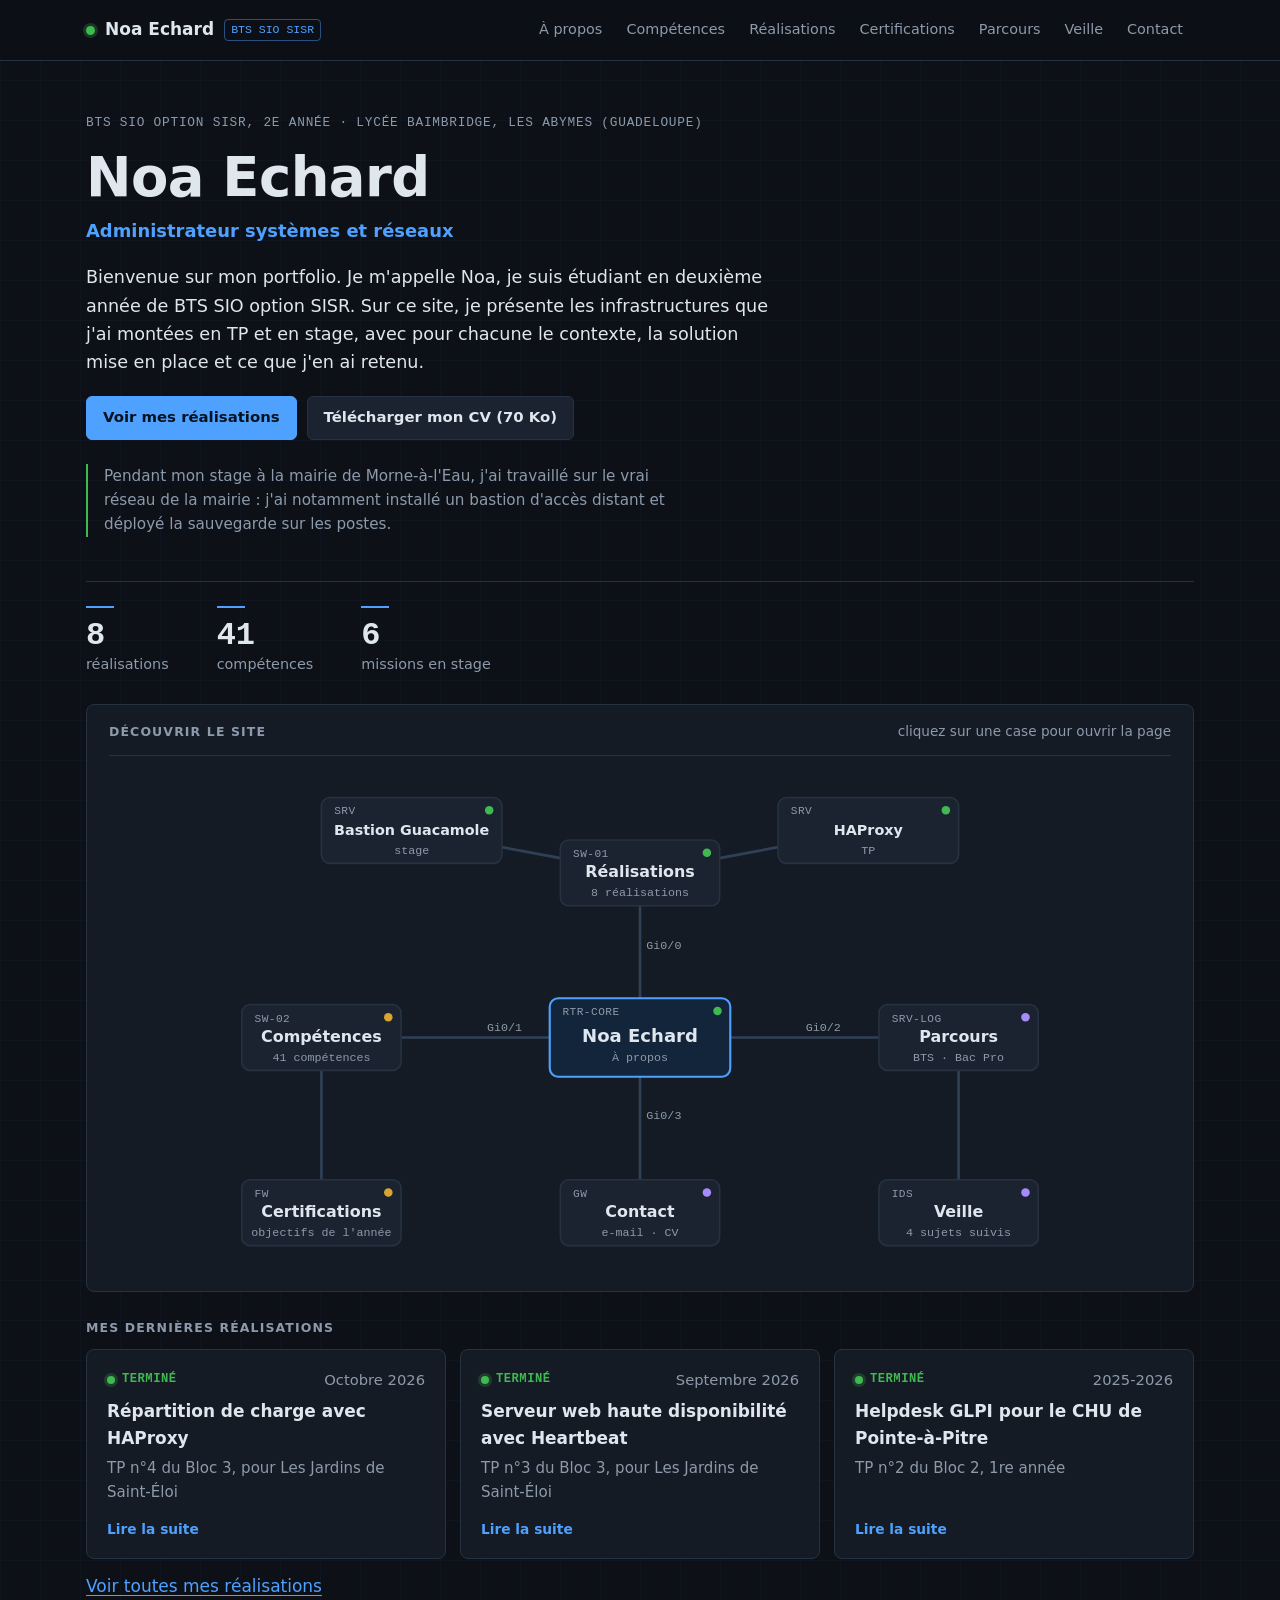
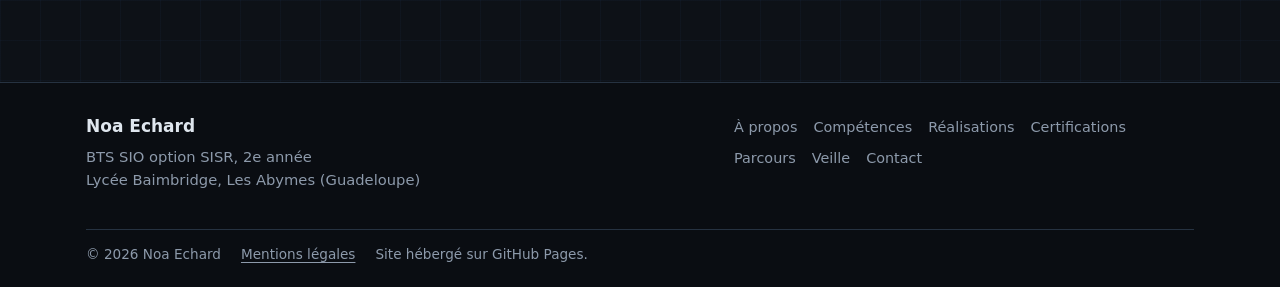
==== index.html @ 797e5a83 "Textes plus naturels sur tout le site, étiquettes du schéma d'accueil corrigées Co-Authored-By: Clau" ====
<!doctype html>
<html lang="fr">
<head>
  <meta charset="utf-8">
  <meta name="viewport" content="width=device-width, initial-scale=1">
  <!-- ▼ À modifier : titre de l'onglet et description pour Google -->
  <title>Noa Echard — Administrateur systèmes et réseaux | BTS SIO SISR</title>
  <meta name="description" content="Noa Echard, étudiant en BTS SIO SISR à Baimbridge. Windows Server, Active Directory, Debian, bastion Guacamole : infrastructures montées et documentées.">
  <meta property="og:title" content="Noa Echard — Administrateur systèmes et réseaux">
  <meta property="og:description" content="Étudiant en BTS SIO SISR. Infrastructures Windows Server et Linux, montées et documentées.">
  <meta property="og:type" content="profile">
  <meta property="og:locale" content="fr_FR">
  <!-- ▲ -->
  <meta name="theme-color" content="#0d1117">
  <link rel="icon" href="favicon.svg" type="image/svg+xml">
  <link rel="stylesheet" href="assets/css/style.css?v=7">
</head>
<body data-page="accueil">
  <div id="app"></div>
  <noscript><p style="padding:24px">Ce site utilise JavaScript pour afficher son contenu.</p></noscript>
  <script src="assets/js/data.js?v=7"></script>
  <script src="assets/js/app.js?v=7"></script>
</body>
</html>
---- assets/css/style.css ----
/* ==========================================================================
   style.css — L'APPARENCE DU SITE (thème « console de supervision réseau »)
   --------------------------------------------------------------------------
   Pour changer une couleur, modifie seulement la section 01.
   Vérifie le contraste après (outil gratuit : « WebAIM contrast checker »).
   ========================================================================== */

/* 01. VARIABLES ----------------------------------------------------------- */
:root {
  --fond:      #0d1117;   /* fond de page */
  --panneau:   #151b24;   /* panneaux */
  --panneau-2: #1b2330;   /* survol */
  --bordure:   #263241;
  --texte:     #dfe6ee;   /* texte principal */
  --discret:   #8d9aab;   /* texte secondaire */
  --bleu:      #4ea1ff;   /* accent : liens, liaisons réseau */
  --vert:      #3fb950;   /* état « opérationnel » */
  --ambre:     #d9a530;   /* état « en cours » */
  --violet:    #a78bfa;   /* infos */
  --rappel:    #fb923c;   /* TODO visibles en local */

  --mono: ui-monospace, "Cascadia Code", "JetBrains Mono", Consolas, "Liberation Mono", monospace;
  --sans: system-ui, -apple-system, "Segoe UI", Roboto, Ubuntu, sans-serif;

  --rayon: 8px;
  --largeur: 1140px;
}

/* 02. BASE ---------------------------------------------------------------- */
*, *::before, *::after { box-sizing: border-box; }
html { -webkit-text-size-adjust: 100%; }
body {
  margin: 0;
  background-color: var(--fond);
  background-image:
    linear-gradient(rgba(78, 161, 255, 0.035) 1px, transparent 1px),
    linear-gradient(90deg, rgba(78, 161, 255, 0.035) 1px, transparent 1px);
  background-size: 40px 40px;
  color: var(--texte);
  font-family: var(--sans);
  font-size: 1.0625rem;
  line-height: 1.6;
}
img { max-width: 100%; height: auto; }
a { color: var(--bleu); text-underline-offset: 3px; }
a:hover { color: #8cc2ff; }
:focus-visible { outline: 2px solid var(--bleu); outline-offset: 3px; border-radius: 4px; }
h1, h2, h3 { line-height: 1.25; margin: 0 0 .5em; font-weight: 700; letter-spacing: -0.01em; }
p { margin: 0 0 1em; }
.sr { position: absolute; width: 1px; height: 1px; overflow: hidden; clip: rect(0 0 0 0); white-space: nowrap; }
.discret { color: var(--discret); font-size: .92rem; }
.enveloppe { width: 100%; max-width: var(--largeur); margin: 0 auto; padding: 0 16px; }
.principal { padding-top: 36px; padding-bottom: 64px; min-height: 60vh; }
.principal-accueil { padding-top: 24px; }

.evitement { position: absolute; left: -999px; top: 8px; background: var(--bleu); color: var(--fond); padding: 8px 12px; z-index: 10; }
.evitement:focus { left: 16px; }
.rappel { display: inline-block; color: var(--fond); background: var(--rappel); font-family: var(--mono); font-size: .85rem; padding: 2px 8px; border-radius: 4px; }

/* Restes de l'ancien thème terminal, masqués */
.invite, .h-section > span[aria-hidden], .h-rubrique > span[aria-hidden], .h-domaine > span[aria-hidden] { display: none; }

/* 03. EN-TÊTE ------------------------------------------------------------- */
.entete {
  position: sticky; top: 0; z-index: 5;
  background: rgba(13, 17, 23, 0.9);
  backdrop-filter: blur(8px); -webkit-backdrop-filter: blur(8px);
  border-bottom: 1px solid var(--bordure);
}
.entete-ligne { display: flex; align-items: center; justify-content: space-between; gap: 16px; min-height: 60px; }
.logo { display: inline-flex; align-items: center; gap: 10px; text-decoration: none; color: var(--texte); white-space: nowrap; }
.logo:hover { color: var(--texte); }
.logo-led, .led {
  display: inline-block; width: 9px; height: 9px; border-radius: 50%;
  background: currentColor; box-shadow: 0 0 0 3px color-mix(in srgb, currentColor 22%, transparent);
}
.logo-led { color: var(--vert); animation: pulse 2.4s ease-in-out infinite; }
@keyframes pulse { 50% { box-shadow: 0 0 0 6px color-mix(in srgb, currentColor 0%, transparent); } }
.logo-nom { font-weight: 700; }
.logo-role {
  font-family: var(--mono); font-size: .72rem; color: var(--bleu);
  border: 1px solid color-mix(in srgb, var(--bleu) 45%, transparent); border-radius: 4px; padding: 1px 6px;
}

.menu { display: flex; gap: 2px; list-style: none; margin: 0; padding: 0; }
.menu a {
  display: block; padding: 8px 11px; border-radius: 6px;
  font-size: .9rem; color: var(--discret); text-decoration: none;
}
.menu a:hover { color: var(--texte); background: var(--panneau-2); }
.menu a[aria-current="page"] { color: var(--texte); background: var(--panneau); box-shadow: inset 0 -2px 0 var(--bleu); }

.burger { display: none; background: none; border: 1px solid var(--bordure); border-radius: 6px; width: 44px; height: 40px; cursor: pointer; }
.burger-barres, .burger-barres::before, .burger-barres::after {
  display: block; width: 20px; height: 2px; background: var(--texte); margin: 0 auto; position: relative; content: "";
}
.burger-barres::before { position: absolute; top: -6px; }
.burger-barres::after { position: absolute; top: 6px; }

/* 04. ÉLÉMENTS COMMUNS ---------------------------------------------------- */
.titre-page { margin-bottom: 28px; }
.titre-page h1 { font-size: clamp(1.8rem, 4.2vw, 2.4rem); }
.fil-ariane { font-family: var(--mono); font-size: .82rem; color: var(--discret); margin-bottom: .6em; }
.fil-ariane a { color: var(--discret); text-decoration: none; }
.fil-ariane a:hover { color: var(--bleu); }
.chapo { color: var(--discret); max-width: 70ch; font-size: 1.05rem; }

.section { margin-top: 28px; }
.h-section {
  font-size: .78rem; font-weight: 700; text-transform: uppercase; letter-spacing: .09em;
  color: var(--discret); margin-bottom: 14px;
}

.panneau, .bloc {
  background: var(--panneau); border: 1px solid var(--bordure);
  border-radius: var(--rayon); padding: 20px 22px;
}
.panneau-tete {
  display: flex; align-items: center; justify-content: space-between; gap: 12px; flex-wrap: wrap;
  font-size: .78rem; font-weight: 700; text-transform: uppercase; letter-spacing: .09em; color: var(--discret);
  margin: -4px 0 16px; padding-bottom: 12px; border-bottom: 1px solid var(--bordure);
}
.panneau-tete .discret { text-transform: none; letter-spacing: 0; font-weight: 400; font-size: .85rem; }
.prose { max-width: 75ch; }
.prose p:last-child { margin-bottom: 0; }

.boutons { display: flex; flex-wrap: wrap; gap: 10px; margin-top: 20px; }
.boutons-petits { margin-top: 10px; }
.boutons-petits .btn { padding: 6px 12px; font-size: .85rem; }
.btn {
  display: inline-flex; align-items: center; gap: 6px;
  padding: 9px 16px; border-radius: 6px; border: 1px solid var(--bordure);
  font-size: .93rem; font-weight: 600; text-decoration: none; color: var(--texte);
  background: var(--panneau-2); transition: border-color .15s, background .15s;
}
.btn:hover { border-color: var(--bleu); color: var(--texte); }
.btn-plein { background: var(--bleu); border-color: var(--bleu); color: #06121f; }
.btn-plein:hover { background: #79b8ff; border-color: #79b8ff; color: #06121f; }

/* États (voyants) */
.etat {
  display: inline-flex; align-items: center; gap: 7px;
  font-family: var(--mono); font-size: .76rem; font-weight: 700; text-transform: uppercase; letter-spacing: .04em;
}
.etat .led { width: 8px; height: 8px; }
.etat-ok { color: var(--vert); }
.etat-cours { color: var(--ambre); }

.pastille {
  display: inline-block; font-family: var(--mono); font-size: .74rem; font-weight: 700;
  padding: 1px 8px; border-radius: 4px; border: 1px solid currentColor; line-height: 1.6;
}
.pastille-ok { color: var(--vert); }
.pastille-cours { color: var(--ambre); }
.pastille-cadre { color: var(--bleu); }

.tags { display: flex; flex-wrap: wrap; gap: 6px; list-style: none; margin: 12px 0 0; padding: 0; }
.tags li {
  font-family: var(--mono); font-size: .76rem; color: #b9c4d1;
  background: var(--fond); border: 1px solid var(--bordure); border-radius: 4px; padding: 2px 8px;
}

.puces { margin: 0; padding-left: 0; list-style: none; }
.puces li { position: relative; padding-left: 20px; margin-bottom: .45em; }
.puces li::before { content: ""; position: absolute; left: 4px; top: .62em; width: 7px; height: 7px; border-radius: 50%; background: var(--vert); }

.etiquette { font-size: .76rem; font-weight: 700; text-transform: uppercase; letter-spacing: .09em; color: var(--discret); margin: 1.2em 0 .4em; }
.etiquette:first-child { margin-top: 0; }

/* 05. ACCUEIL ------------------------------------------------------------- */
.hero { display: grid; grid-template-columns: minmax(0, 1fr) 280px; gap: 16px; align-items: stretch; }
.hero-identite { display: flex; align-items: center; gap: 18px; margin-bottom: 14px; }
.portrait { width: 88px; height: 88px; object-fit: cover; border-radius: 8px; border: 2px solid var(--bordure); }
.hero h1 { font-size: clamp(2rem, 5vw, 2.9rem); margin-bottom: .1em; }
.hero-poste { color: var(--bleu); font-weight: 600; font-size: 1.12rem; margin: 0; }
.hero-accroche { font-size: 1.1rem; max-width: 62ch; }

.fiche { display: grid; grid-template-columns: repeat(2, minmax(0, 1fr)); gap: 0; margin: 0; border: 1px solid var(--bordure); border-radius: 6px; overflow: hidden; }
.fiche div { padding: 9px 14px; border-bottom: 1px solid var(--bordure); }
.fiche div:nth-child(odd) { border-right: 1px solid var(--bordure); }
.fiche div:nth-last-child(-n+2) { border-bottom: 0; }
.fiche dt { font-family: var(--mono); font-size: .72rem; text-transform: uppercase; letter-spacing: .06em; color: var(--discret); }
.fiche dd { margin: 0; font-size: .95rem; }

.kpis { list-style: none; margin: 0; padding: 0; display: grid; grid-template-rows: repeat(auto-fit, minmax(0, 1fr)); gap: 12px; }
.kpi {
  background: var(--panneau); border: 1px solid var(--bordure); border-radius: var(--rayon);
  padding: 14px 18px; display: flex; flex-direction: column; justify-content: center;
}
.kpi-lib { font-size: .76rem; font-weight: 700; text-transform: uppercase; letter-spacing: .07em; color: var(--discret); }
.kpi-val { font-family: var(--mono); font-size: 2rem; font-weight: 700; line-height: 1.15; }
.kpi:nth-child(1) .kpi-val { color: var(--vert); }
.kpi:nth-child(2) .kpi-val { color: var(--bleu); }
.kpi:nth-child(3) .kpi-val { color: var(--ambre); }
.kpi:nth-child(4) .kpi-val { color: var(--violet); }

/* Topologie réseau */
.topo { display: block; width: 100%; height: auto; }
.cable { stroke: #2f4157; stroke-width: 2.5; }
.paquet { stroke: var(--bleu); stroke-width: 2.5; stroke-dasharray: 6 240; stroke-linecap: round; animation: paquet 3.2s linear infinite; }
@keyframes paquet { from { stroke-dashoffset: 246; } to { stroke-dashoffset: 0; } }
.iface { font-family: var(--mono); font-size: 11px; fill: var(--discret); }
.noeud rect { fill: var(--panneau-2); stroke: var(--bordure); stroke-width: 1.5; transition: stroke .15s, fill .15s; }
.noeud:hover rect, .noeud:focus-visible rect { stroke: var(--bleu); fill: #1f2a3a; }
.noeud:focus-visible { outline: none; }
.noeud-type { font-family: var(--mono); font-size: 10.5px; fill: var(--discret); letter-spacing: .04em; }
.noeud-nom { font-family: var(--sans); font-size: 15px; font-weight: 700; fill: var(--texte); }
.noeud-sous { font-family: var(--mono); font-size: 11px; fill: var(--discret); }
.noeud-led { fill: var(--vert); }
.n-core rect { stroke: var(--bleu); stroke-width: 2; fill: #13253a; }
.n-core .noeud-nom { font-size: 17px; }
.n-real .noeud-led { fill: var(--vert); }
.n-comp .noeud-led { fill: var(--ambre); }
.n-info .noeud-led { fill: var(--violet); }
.n-petit .noeud-nom { font-size: 13.5px; }
.grille-pages.topo-repli { display: none; }

/* Services déployés */
.services { list-style: none; margin: 0; padding: 0; }
.services li + li { border-top: 1px solid var(--bordure); }
.services a {
  display: grid; grid-template-columns: minmax(0, 1fr) 70px 130px; align-items: center; gap: 12px;
  padding: 11px 6px; color: var(--texte); text-decoration: none; border-radius: 4px;
}
.services a:hover { background: var(--panneau-2); }
.svc-nom { font-weight: 600; }
.svc-cadre { font-family: var(--mono); font-size: .8rem; color: var(--discret); }
.services .etat { justify-self: end; }

/* Cartes (pages, réalisations) */
.grille-pages, .grille-real {
  list-style: none; margin: 0; padding: 0;
  display: grid; grid-template-columns: repeat(auto-fill, minmax(min(100%, 300px), 1fr)); gap: 14px;
}
.carte-page, .carte-real {
  display: flex; flex-direction: column; height: 100%;
  background: var(--panneau); border: 1px solid var(--bordure); border-radius: var(--rayon);
  padding: 18px 20px; text-decoration: none; color: var(--texte);
  transition: border-color .15s, background .15s;
}
.carte-page:hover, .carte-real:hover { border-color: var(--bleu); background: var(--panneau-2); color: var(--texte); }
.carte-titre { font-weight: 700; font-size: 1.06rem; margin: 6px 0 4px; }
.carte-resume { color: var(--discret); font-size: .94rem; }
.carte-meta { display: flex; align-items: center; justify-content: space-between; gap: 10px; flex-wrap: wrap; margin: 0; }
.carte-lire { margin-top: auto; padding-top: 14px; font-size: .86rem; font-weight: 600; color: var(--bleu); }

/* 05 bis. À PROPOS -------------------------------------------------------- */
.apropos-intro { font-size: 1.15rem; max-width: 65ch; margin-bottom: 22px; }
.grille-apropos { display: grid; grid-template-columns: repeat(auto-fill, minmax(min(100%, 420px), 1fr)); gap: 14px; }
.grille-apropos > .apropos-bloc:first-child:nth-last-child(odd) { grid-column: 1 / -1; }
.apropos-bloc p { margin-bottom: 0; }

/* 06. COMPÉTENCES et VEILLE ----------------------------------------------- */
.grille-domaines { display: grid; grid-template-columns: repeat(auto-fill, minmax(min(100%, 480px), 1fr)); gap: 14px; }
.h-domaine {
  display: flex; align-items: center; justify-content: space-between; gap: 10px;
  font-size: .8rem; text-transform: uppercase; letter-spacing: .09em; color: var(--texte);
  margin: -4px 0 12px; padding-bottom: 10px; border-bottom: 1px solid var(--bordure);
}
.compte { font-family: var(--mono); font-size: .75rem; color: var(--vert); font-weight: 400; letter-spacing: 0; }
.compte::after { content: " actives"; color: var(--discret); }
.comp-liste { list-style: none; margin: 0; padding: 0; }
.comp { position: relative; padding: 9px 0 9px 18px; border-top: 1px solid color-mix(in srgb, var(--bordure) 60%, transparent); }
.comp:first-child { border-top: 0; padding-top: 0; }
.comp::before { content: ""; position: absolute; left: 0; top: 1.05em; width: 7px; height: 7px; border-radius: 50%; background: var(--vert); }
.comp:first-child::before { top: .55em; }
.comp-nom { display: block; font-weight: 600; }
.comp-ou { display: block; color: var(--discret); font-size: .9rem; }
.comp-fleche { display: none; }

/* 07. RÉALISATION --------------------------------------------------------- */
.fil { font-family: var(--mono); font-size: .85rem; margin-bottom: 16px; }
.titre-page .carte-meta { justify-content: flex-start; margin-top: 6px; }
.real-corps { display: grid; gap: 12px; max-width: 880px; }
.h-rubrique { font-size: .78rem; text-transform: uppercase; letter-spacing: .09em; color: var(--discret); margin-bottom: 10px; }
.rubrique p:last-child { margin-bottom: 0; }
.rubrique .tags { margin-top: 0; }
.document { border-color: var(--bleu); }

/* 08. CERTIFICATIONS ------------------------------------------------------ */
.intro { color: var(--discret); max-width: 75ch; }
.vide {
  background: var(--panneau); border: 1px dashed var(--bordure); border-radius: var(--rayon);
  padding: 16px 20px; color: var(--discret); max-width: 75ch; margin: 0;
}
.grille-certifs { list-style: none; margin: 0; padding: 0; display: grid; grid-template-columns: repeat(auto-fill, minmax(min(100%, 420px), 1fr)); gap: 14px; }
.cert { display: flex; gap: 16px; align-items: flex-start; background: var(--panneau); border: 1px solid var(--bordure); border-radius: var(--rayon); padding: 16px 18px; }
.cert img { border-radius: 6px; flex-shrink: 0; }
.cert-icone { flex-shrink: 0; width: 46px; height: 46px; display: grid; place-items: center; font-size: 1.4rem; color: var(--ambre); border: 1px solid var(--bordure); border-radius: 6px; }
.cert-nom { font-weight: 700; margin-bottom: .2em; }
.cert-couvre { margin: .4em 0 0; font-size: .94rem; }

/* 09. PARCOURS (journal d'événements) ------------------------------------- */
.frise { list-style: none; margin: 0; padding: 0 0 0 26px; position: relative; max-width: 840px; }
.frise::before { content: ""; position: absolute; left: 6px; top: 6px; bottom: 6px; width: 2px; background: var(--bordure); }
.etape { position: relative; padding-bottom: 26px; }
.etape::before {
  content: ""; position: absolute; left: -26px; top: 6px; width: 14px; height: 14px;
  border-radius: 50%; background: var(--fond); border: 2px solid var(--bleu);
}
.etape-stage::before { border-color: var(--ambre); }
.etape-periode { font-family: var(--mono); font-size: .84rem; color: var(--discret); margin-bottom: .3em; display: flex; gap: 10px; align-items: center; flex-wrap: wrap; }
.etape-titre { font-size: 1.12rem; margin-bottom: .2em; }
.etape p:last-child { margin-bottom: 0; }

/* 10. CONTACT ------------------------------------------------------------- */
.contact-mail { font-family: var(--mono); font-size: 1.15rem; word-break: break-all; }

/* Contact : carte e-mail, profils, formulaire Gmail */
.grille-contact { display: grid; grid-template-columns: repeat(auto-fit, minmax(min(100%, 420px), 1fr)); gap: 36px; align-items: start; }
.h-contact { font-size: 1.3rem; margin: 0 0 14px; }
.grille-contact > div > .h-contact ~ .h-contact { margin-top: 36px; }
.carte-mail { display: flex; align-items: center; justify-content: space-between; gap: 16px; border-top: 2px solid var(--bleu); }
.carte-mail .contact-mail { margin: 0; font-size: 1.05rem; }
.carte-mail .contact-mail a { color: var(--texte); text-decoration: none; }
.btn-copier { flex: 0 0 auto; }
.profils { list-style: none; margin: 0 0 16px; padding: 0; border: 1px solid var(--bordure); border-radius: var(--rayon); overflow: hidden; }
.profils li + li { border-top: 1px solid var(--bordure); }
.profils a { display: grid; grid-template-columns: 1fr auto; padding: 14px 20px; background: var(--panneau); color: var(--texte); text-decoration: none; }
.profils a:hover { background: var(--panneau-2); }
.profils .etiquette { grid-column: 1; margin: 0; }
.profils .profil-titre { grid-column: 1; font-weight: 700; }
.profils .profil-fleche { grid-column: 2; grid-row: 1 / span 2; align-self: center; color: var(--bleu); }
.formulaire { border-left: 2px solid var(--bleu); }
.formulaire label { display: block; font-weight: 700; font-size: .95rem; margin: 18px 0 6px; }
.formulaire input, .formulaire textarea {
  width: 100%; font: inherit; color: var(--texte); background: var(--fond);
  border: 1px solid var(--bordure); border-radius: 6px; padding: 10px 12px;
}
.formulaire input:focus, .formulaire textarea:focus { border-color: var(--bleu); outline: none; box-shadow: 0 0 0 3px color-mix(in srgb, var(--bleu) 25%, transparent); }
.formulaire textarea { resize: vertical; min-height: 150px; }
.formulaire .aide { font-size: .85rem; color: var(--discret); margin: 6px 0 0; }
.formulaire .erreur { color: var(--rappel); margin: 14px 0 0; }
.formulaire button[type="submit"] { margin-top: 20px; }
.apres-envoi { margin-top: 18px; padding-top: 14px; border-top: 1px solid var(--bordure); }
.apres-envoi p { margin: 0; }
.note-contact { margin-top: 40px; max-width: 70ch; }

/* Accueil : présentation */
.accueil-hero { display: grid; grid-template-columns: minmax(0, 1fr); gap: 32px; align-items: center; padding: 28px 0 8px; }
.accueil-hero.avec-photo { grid-template-columns: minmax(0, 1fr) 220px; }
.accueil-hero .portrait { width: 220px; height: 220px; border-radius: 50%; object-fit: cover; border: 3px solid var(--bleu); }
.accueil-surtitre { font-family: var(--mono); font-size: .8rem; text-transform: uppercase; letter-spacing: .06em; color: var(--discret); margin-bottom: .8em; }
.accueil-hero h1 { font-size: clamp(2.2rem, 6vw, 3.4rem); margin-bottom: .1em; }
.accueil-hero .hero-accroche { margin-top: 1em; }
.accueil-note { margin: 24px 0 0; padding-left: 16px; border-left: 2px solid var(--vert); color: var(--discret); max-width: 62ch; font-size: .95rem; }
.chiffres { list-style: none; margin: 36px 0 0; padding: 24px 0 0; border-top: 1px solid var(--bordure); display: flex; flex-wrap: wrap; gap: 20px 48px; }
.chiffre { display: flex; flex-direction: column; max-width: 170px; }
.chiffre-val { font-family: var(--mono); font-size: 2rem; font-weight: 700; line-height: 1.1; color: var(--texte); }
.chiffre-val::before { content: ""; display: block; width: 28px; height: 2px; background: var(--bleu); margin-bottom: 10px; }
.chiffre-lib { color: var(--discret); font-size: .9rem; }
.voir-tout { margin-top: 14px; }

/* À propos : le récit */
.apropos-recit { max-width: 70ch; font-size: 1.08rem; margin-bottom: 8px; }
.apropos-perso { margin-top: 36px; }

/* 11. PIED DE PAGE -------------------------------------------------------- */
.pied { border-top: 1px solid var(--bordure); padding: 30px 0 22px; background: #0a0d12; }
.pied-grille { display: flex; flex-wrap: wrap; justify-content: space-between; gap: 20px; }
.pied-nom { font-weight: 700; margin-bottom: .3em; }
.pied-plan { list-style: none; margin: 0; padding: 0; display: flex; flex-wrap: wrap; align-content: flex-start; gap: 4px 16px; max-width: 460px; }
.pied-plan a { color: var(--discret); text-decoration: none; font-size: .9rem; }
.pied-plan a:hover { color: var(--bleu); }
.pied-bas { display: flex; flex-wrap: wrap; gap: 6px 20px; margin: 22px 0 0; padding-top: 14px; border-top: 1px solid var(--bordure); font-size: .85rem; }
.pied-bas a { color: var(--discret); }

/* 12. TABLETTE ET TÉLÉPHONE ----------------------------------------------- */
@media (max-width: 920px) {
  .burger { display: block; margin-left: auto; }
  /* Le <nav> sort du flux : sinon il reste un 3e élément invisible à droite
     et le bouton menu se retrouve décalé vers le centre. */
  .entete-ligne > nav { position: absolute; top: 0; left: 0; right: 0; height: 0; }
  .menu {
    display: none; position: absolute; left: 0; right: 0; top: 60px;
    flex-direction: column; gap: 0; padding: 8px 16px 16px;
    background: var(--fond); border-bottom: 1px solid var(--bordure);
  }
  .menu.ouvert { display: flex; }
  .menu a { padding: 12px 10px; font-size: 1rem; }
  .menu a[aria-current="page"] { box-shadow: inset 3px 0 0 var(--bleu); }
  .hero { grid-template-columns: 1fr; }
  .accueil-hero.avec-photo { grid-template-columns: 1fr; }
  .accueil-hero .portrait { order: -1; width: 140px; height: 140px; }
  .kpis { grid-template-columns: repeat(2, minmax(0, 1fr)); grid-template-rows: none; }
}
@media (max-width: 700px) {
  .topo { display: none; }
  .grille-pages.topo-repli { display: grid; }
  .services a { grid-template-columns: minmax(0, 1fr) auto; }
  .svc-cadre { display: none; }
}
@media (max-width: 560px) {
  body { font-size: 1rem; }
  .panneau, .bloc { padding: 16px; }
  .fiche { grid-template-columns: 1fr; }
  .fiche div:nth-child(odd) { border-right: 0; }
  .fiche div:nth-last-child(2) { border-bottom: 1px solid var(--bordure); }
  .logo-role { display: none; }
  .boutons .btn { flex: 1 1 100%; justify-content: center; }
  .carte-mail { flex-wrap: wrap; }
  .carte-mail .contact-mail { font-size: .98rem; word-break: break-all; }
  .boutons-petits .btn { flex: 0 0 auto; }
  .kpi-val { font-size: 1.6rem; }
}

/* 13. MOUVEMENT RÉDUIT ---------------------------------------------------- */
@media (prefers-reduced-motion: reduce) {
  *, *::before, *::after { animation: none !important; transition: none !important; }
  .paquet { display: none; }
}
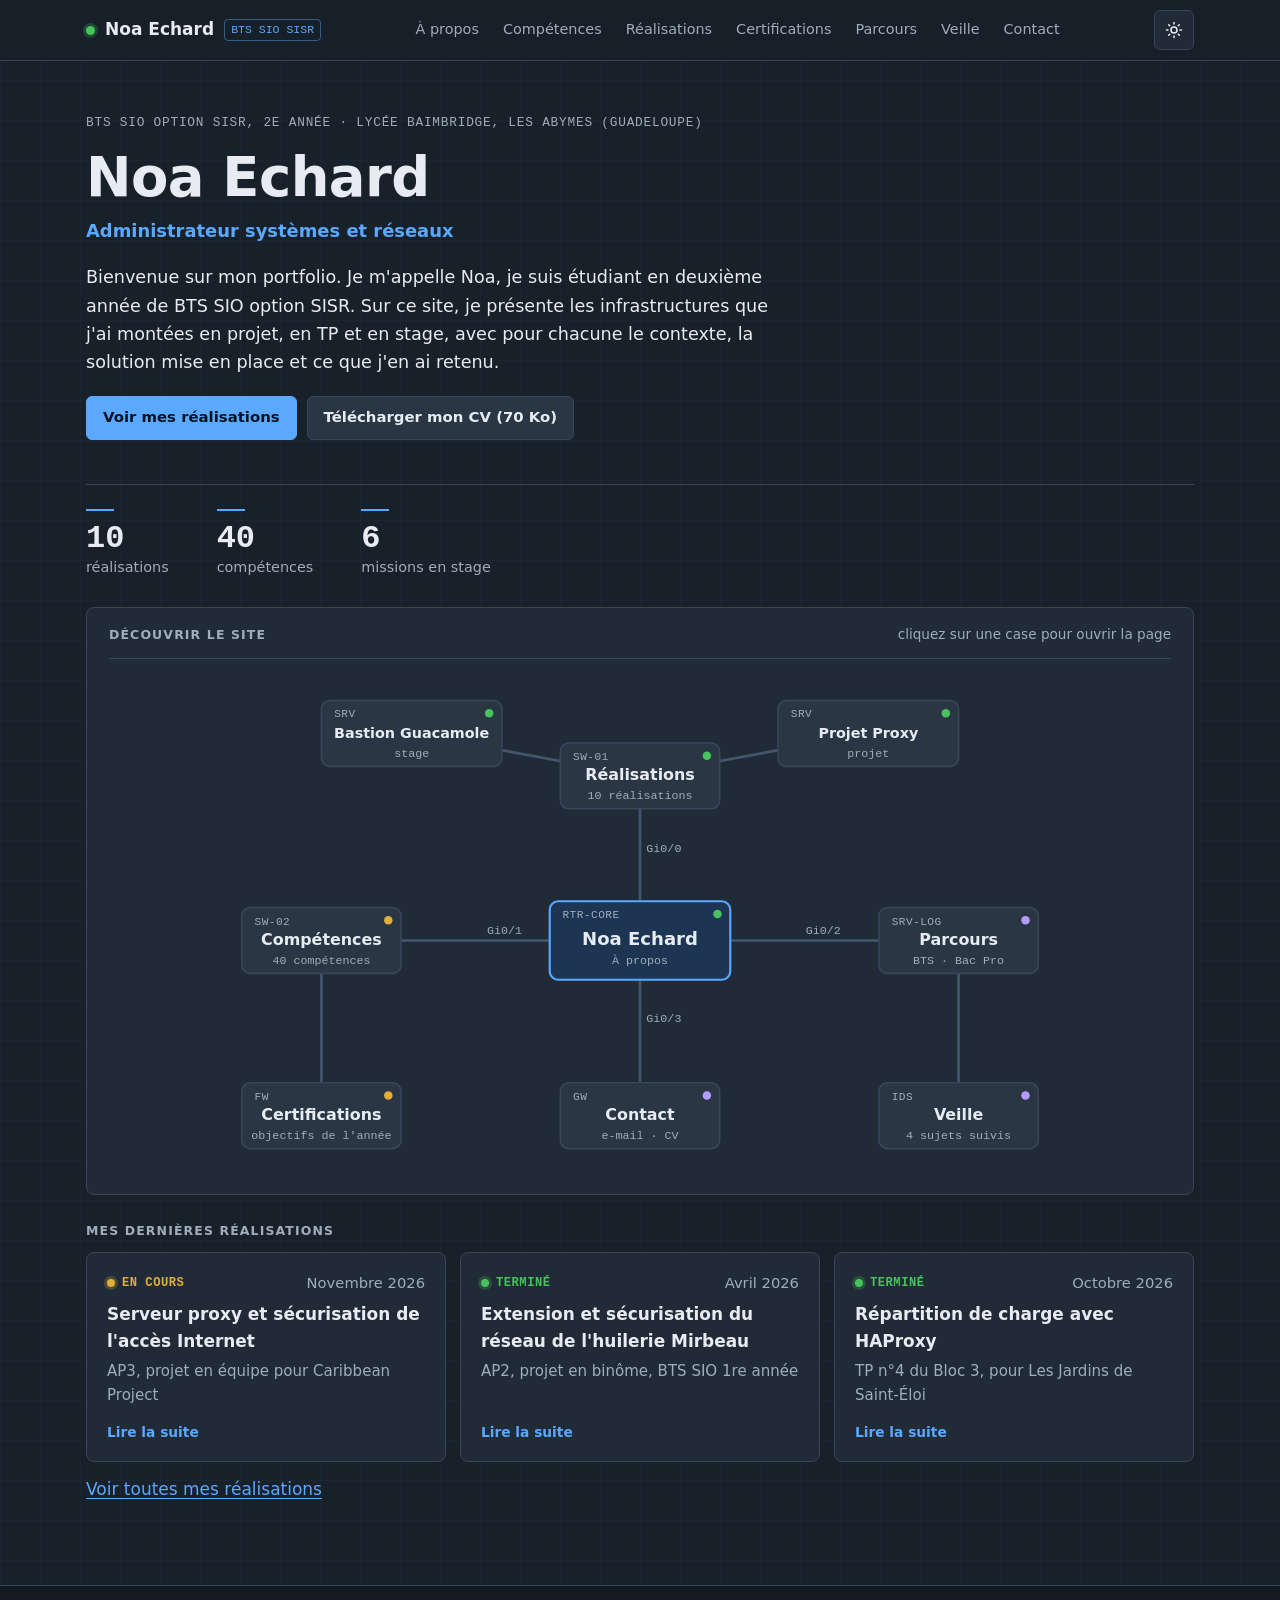
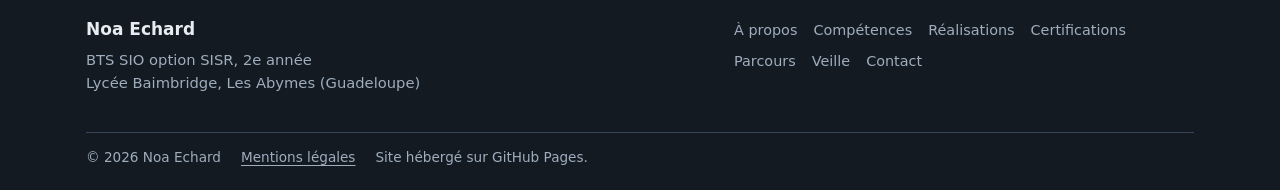
==== commit 602d5984: "Fond sombre éclairci et bouton mode jour Co-Authored-By: Claude Opus 5.5 <noreply@anthropic.com> Cla" ====
--- a/index.html
+++ b/index.html
@@ -11,14 +11,14 @@
   <meta property="og:type" content="profile">
   <meta property="og:locale" content="fr_FR">
   <!-- ▲ -->
-  <meta name="theme-color" content="#0d1117">
+  <meta name="theme-color" content="#182029">
   <link rel="icon" href="favicon.svg" type="image/svg+xml">
-  <link rel="stylesheet" href="assets/css/style.css?v=7">
+  <link rel="stylesheet" href="assets/css/style.css?v=9">
 </head>
 <body data-page="accueil">
   <div id="app"></div>
   <noscript><p style="padding:24px">Ce site utilise JavaScript pour afficher son contenu.</p></noscript>
-  <script src="assets/js/data.js?v=7"></script>
-  <script src="assets/js/app.js?v=7"></script>
+  <script src="assets/js/data.js?v=9"></script>
+  <script src="assets/js/app.js?v=9"></script>
 </body>
 </html>
--- a/assets/css/style.css
+++ b/assets/css/style.css
@@ -7,17 +7,29 @@
 
 /* 01. VARIABLES ----------------------------------------------------------- */
 :root {
-  --fond:      #0d1117;   /* fond de page */
-  --panneau:   #151b24;   /* panneaux */
-  --panneau-2: #1b2330;   /* survol */
-  --bordure:   #263241;
-  --texte:     #dfe6ee;   /* texte principal */
-  --discret:   #8d9aab;   /* texte secondaire */
-  --bleu:      #4ea1ff;   /* accent : liens, liaisons réseau */
-  --vert:      #3fb950;   /* état « opérationnel » */
-  --ambre:     #d9a530;   /* état « en cours » */
-  --violet:    #a78bfa;   /* infos */
+  /* Mode sombre (par défaut), éclairci */
+  --fond:      #182029;   /* fond de page */
+  --panneau:   #212b37;   /* panneaux */
+  --panneau-2: #2a3644;   /* survol */
+  --bordure:   #374659;
+  --texte:     #e6ecf2;   /* texte principal */
+  --discret:   #9fadbd;   /* texte secondaire */
+  --bleu:      #5aa9ff;   /* accent : liens, liaisons réseau */
+  --vert:      #46c35a;   /* état « opérationnel » */
+  --ambre:     #e0ae3a;   /* état « en cours » */
+  --violet:    #b39cfb;   /* infos */
   --rappel:    #fb923c;   /* TODO visibles en local */
+
+  --lien-survol: #9ccbff;
+  --btn-texte:   #06121f;
+  --btn-survol:  #8ac0ff;
+  --tag-texte:   #c4cfdb;
+  --entete-fond: rgba(24, 32, 41, 0.9);
+  --pied-fond:   #131a22;
+  --cable:       #42566e;
+  --noeud-survol:#33435a;
+  --core-fond:   #1d3552;
+  --grille:      rgba(90, 169, 255, 0.04);
 
   --mono: ui-monospace, "Cascadia Code", "JetBrains Mono", Consolas, "Liberation Mono", monospace;
   --sans: system-ui, -apple-system, "Segoe UI", Roboto, Ubuntu, sans-serif;
@@ -25,6 +37,34 @@
   --rayon: 8px;
   --largeur: 1140px;
 }
+
+
+/* Mode jour : activé par le bouton de l'en-tête */
+:root[data-theme="light"] {
+  --fond:      #f4f6f9;
+  --panneau:   #ffffff;
+  --panneau-2: #e9eef4;
+  --bordure:   #d3dbe5;
+  --texte:     #18202a;
+  --discret:   #556273;
+  --bleu:      #1866c9;
+  --vert:      #1f8a33;
+  --ambre:     #a96e00;
+  --violet:    #6d4fd6;
+
+  --lien-survol: #0f4c99;
+  --btn-texte:   #ffffff;
+  --btn-survol:  #0f4c99;
+  --tag-texte:   #334155;
+  --entete-fond: rgba(244, 246, 249, 0.92);
+  --pied-fond:   #e8edf3;
+  --cable:       #b4c2d3;
+  --noeud-survol:#dde8f6;
+  --core-fond:   #e3eefc;
+  --grille:      rgba(24, 102, 201, 0.05);
+}
+:root { color-scheme: dark; }
+:root[data-theme="light"] { color-scheme: light; }
 
 /* 02. BASE ---------------------------------------------------------------- */
 *, *::before, *::after { box-sizing: border-box; }
@@ -33,8 +73,8 @@
   margin: 0;
   background-color: var(--fond);
   background-image:
-    linear-gradient(rgba(78, 161, 255, 0.035) 1px, transparent 1px),
-    linear-gradient(90deg, rgba(78, 161, 255, 0.035) 1px, transparent 1px);
+    linear-gradient(var(--grille) 1px, transparent 1px),
+    linear-gradient(90deg, var(--grille) 1px, transparent 1px);
   background-size: 40px 40px;
   color: var(--texte);
   font-family: var(--sans);
@@ -43,7 +83,7 @@
 }
 img { max-width: 100%; height: auto; }
 a { color: var(--bleu); text-underline-offset: 3px; }
-a:hover { color: #8cc2ff; }
+a:hover { color: var(--lien-survol); }
 :focus-visible { outline: 2px solid var(--bleu); outline-offset: 3px; border-radius: 4px; }
 h1, h2, h3 { line-height: 1.25; margin: 0 0 .5em; font-weight: 700; letter-spacing: -0.01em; }
 p { margin: 0 0 1em; }
@@ -63,7 +103,7 @@
 /* 03. EN-TÊTE ------------------------------------------------------------- */
 .entete {
   position: sticky; top: 0; z-index: 5;
-  background: rgba(13, 17, 23, 0.9);
+  background: var(--entete-fond);
   backdrop-filter: blur(8px); -webkit-backdrop-filter: blur(8px);
   border-bottom: 1px solid var(--bordure);
 }
@@ -96,6 +136,20 @@
 }
 .burger-barres::before { position: absolute; top: -6px; }
 .burger-barres::after { position: absolute; top: 6px; }
+
+
+.theme-btn {
+  display: inline-flex; align-items: center; justify-content: center; flex: none;
+  width: 40px; height: 40px; border: 1px solid var(--bordure); border-radius: 6px;
+  background: var(--panneau); color: var(--texte); cursor: pointer;
+}
+.theme-btn:hover { border-color: var(--bleu); color: var(--bleu); }
+.theme-btn:focus-visible { outline: 2px solid var(--bleu); outline-offset: 2px; }
+.theme-btn svg { width: 18px; height: 18px; }
+.theme-btn .ico-soleil { display: block; }
+.theme-btn .ico-lune { display: none; }
+:root[data-theme="light"] .theme-btn .ico-soleil { display: none; }
+:root[data-theme="light"] .theme-btn .ico-lune { display: block; }
 
 /* 04. ÉLÉMENTS COMMUNS ---------------------------------------------------- */
 .titre-page { margin-bottom: 28px; }
@@ -134,8 +188,8 @@
   background: var(--panneau-2); transition: border-color .15s, background .15s;
 }
 .btn:hover { border-color: var(--bleu); color: var(--texte); }
-.btn-plein { background: var(--bleu); border-color: var(--bleu); color: #06121f; }
-.btn-plein:hover { background: #79b8ff; border-color: #79b8ff; color: #06121f; }
+.btn-plein { background: var(--bleu); border-color: var(--bleu); color: var(--btn-texte); }
+.btn-plein:hover { background: var(--btn-survol); border-color: var(--btn-survol); color: var(--btn-texte); }
 
 /* États (voyants) */
 .etat {
@@ -156,7 +210,7 @@
 
 .tags { display: flex; flex-wrap: wrap; gap: 6px; list-style: none; margin: 12px 0 0; padding: 0; }
 .tags li {
-  font-family: var(--mono); font-size: .76rem; color: #b9c4d1;
+  font-family: var(--mono); font-size: .76rem; color: var(--tag-texte);
   background: var(--fond); border: 1px solid var(--bordure); border-radius: 4px; padding: 2px 8px;
 }
 
@@ -196,18 +250,18 @@
 
 /* Topologie réseau */
 .topo { display: block; width: 100%; height: auto; }
-.cable { stroke: #2f4157; stroke-width: 2.5; }
+.cable { stroke: var(--cable); stroke-width: 2.5; }
 .paquet { stroke: var(--bleu); stroke-width: 2.5; stroke-dasharray: 6 240; stroke-linecap: round; animation: paquet 3.2s linear infinite; }
 @keyframes paquet { from { stroke-dashoffset: 246; } to { stroke-dashoffset: 0; } }
 .iface { font-family: var(--mono); font-size: 11px; fill: var(--discret); }
 .noeud rect { fill: var(--panneau-2); stroke: var(--bordure); stroke-width: 1.5; transition: stroke .15s, fill .15s; }
-.noeud:hover rect, .noeud:focus-visible rect { stroke: var(--bleu); fill: #1f2a3a; }
+.noeud:hover rect, .noeud:focus-visible rect { stroke: var(--bleu); fill: var(--noeud-survol); }
 .noeud:focus-visible { outline: none; }
 .noeud-type { font-family: var(--mono); font-size: 10.5px; fill: var(--discret); letter-spacing: .04em; }
 .noeud-nom { font-family: var(--sans); font-size: 15px; font-weight: 700; fill: var(--texte); }
 .noeud-sous { font-family: var(--mono); font-size: 11px; fill: var(--discret); }
 .noeud-led { fill: var(--vert); }
-.n-core rect { stroke: var(--bleu); stroke-width: 2; fill: #13253a; }
+.n-core rect { stroke: var(--bleu); stroke-width: 2; fill: var(--core-fond); }
 .n-core .noeud-nom { font-size: 17px; }
 .n-real .noeud-led { fill: var(--vert); }
 .n-comp .noeud-led { fill: var(--ambre); }
@@ -356,7 +410,7 @@
 .apropos-perso { margin-top: 36px; }
 
 /* 11. PIED DE PAGE -------------------------------------------------------- */
-.pied { border-top: 1px solid var(--bordure); padding: 30px 0 22px; background: #0a0d12; }
+.pied { border-top: 1px solid var(--bordure); padding: 30px 0 22px; background: var(--pied-fond); }
 .pied-grille { display: flex; flex-wrap: wrap; justify-content: space-between; gap: 20px; }
 .pied-nom { font-weight: 700; margin-bottom: .3em; }
 .pied-plan { list-style: none; margin: 0; padding: 0; display: flex; flex-wrap: wrap; align-content: flex-start; gap: 4px 16px; max-width: 460px; }
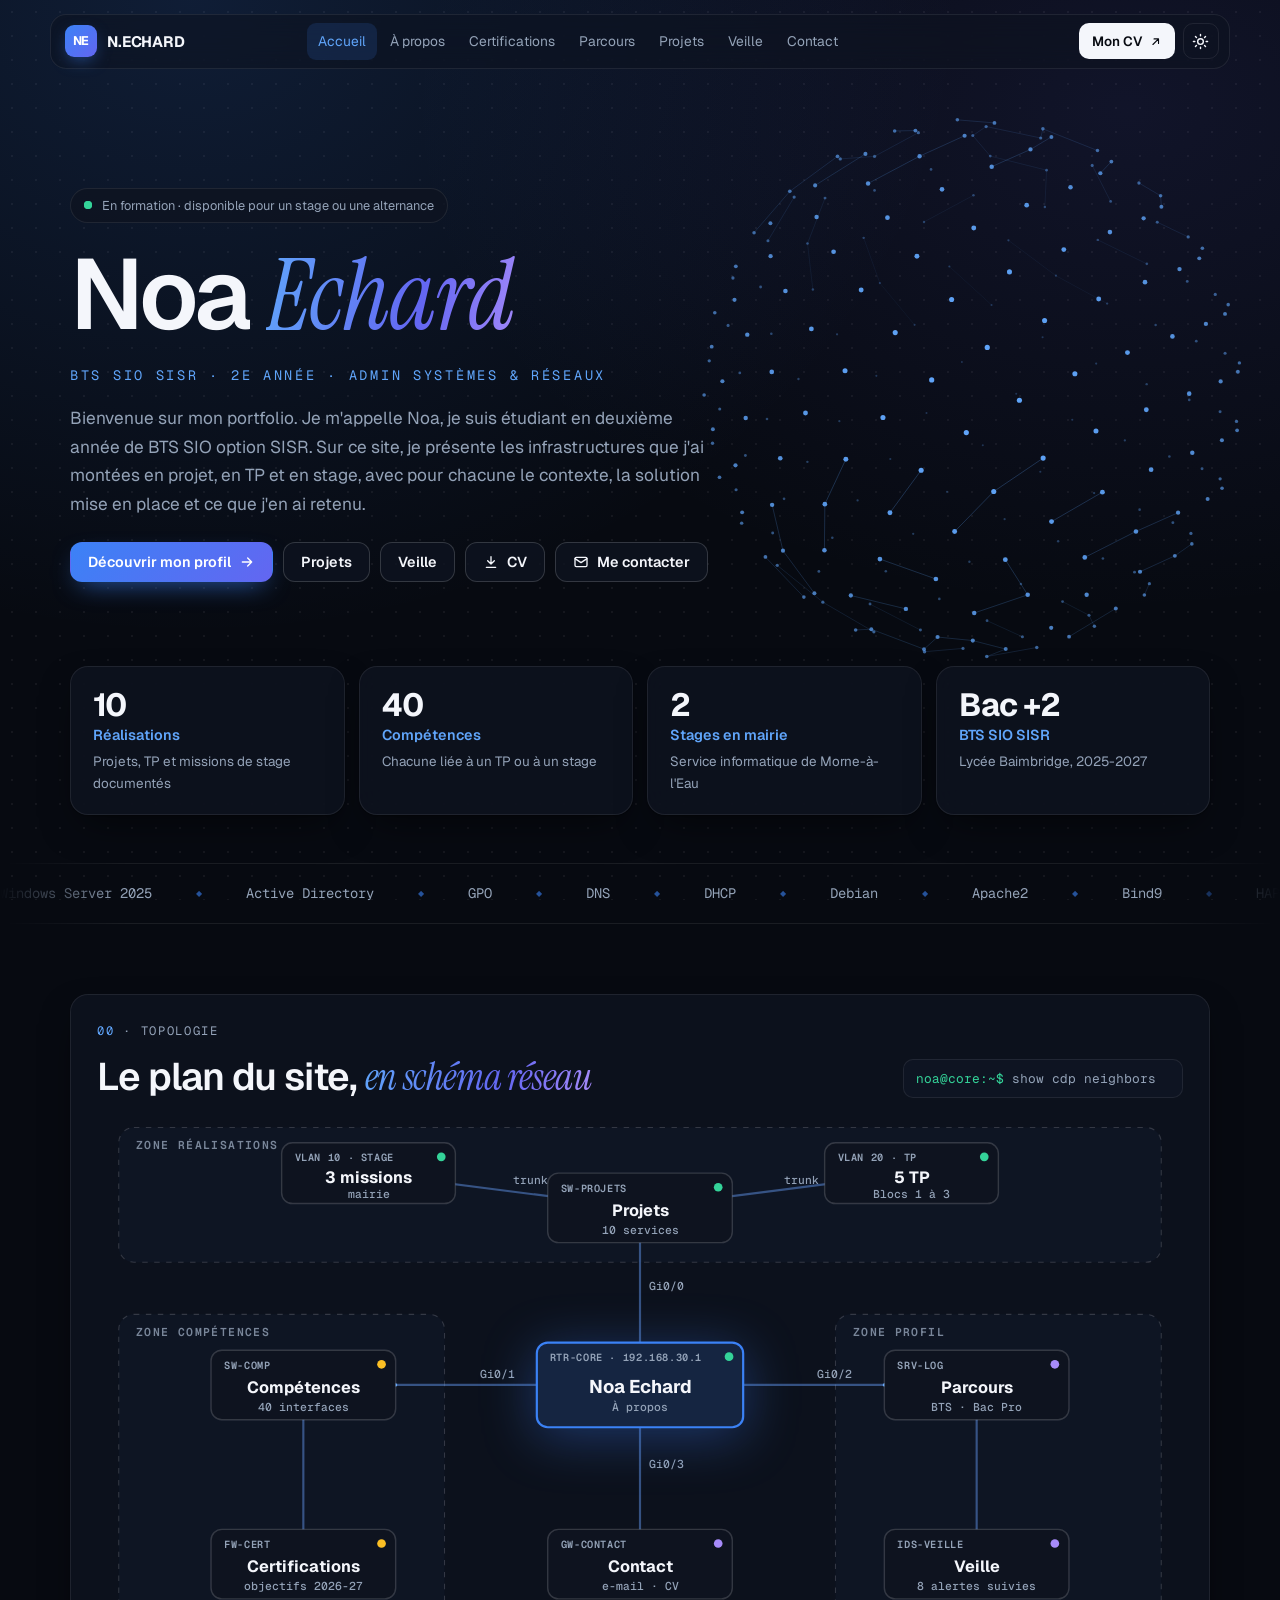
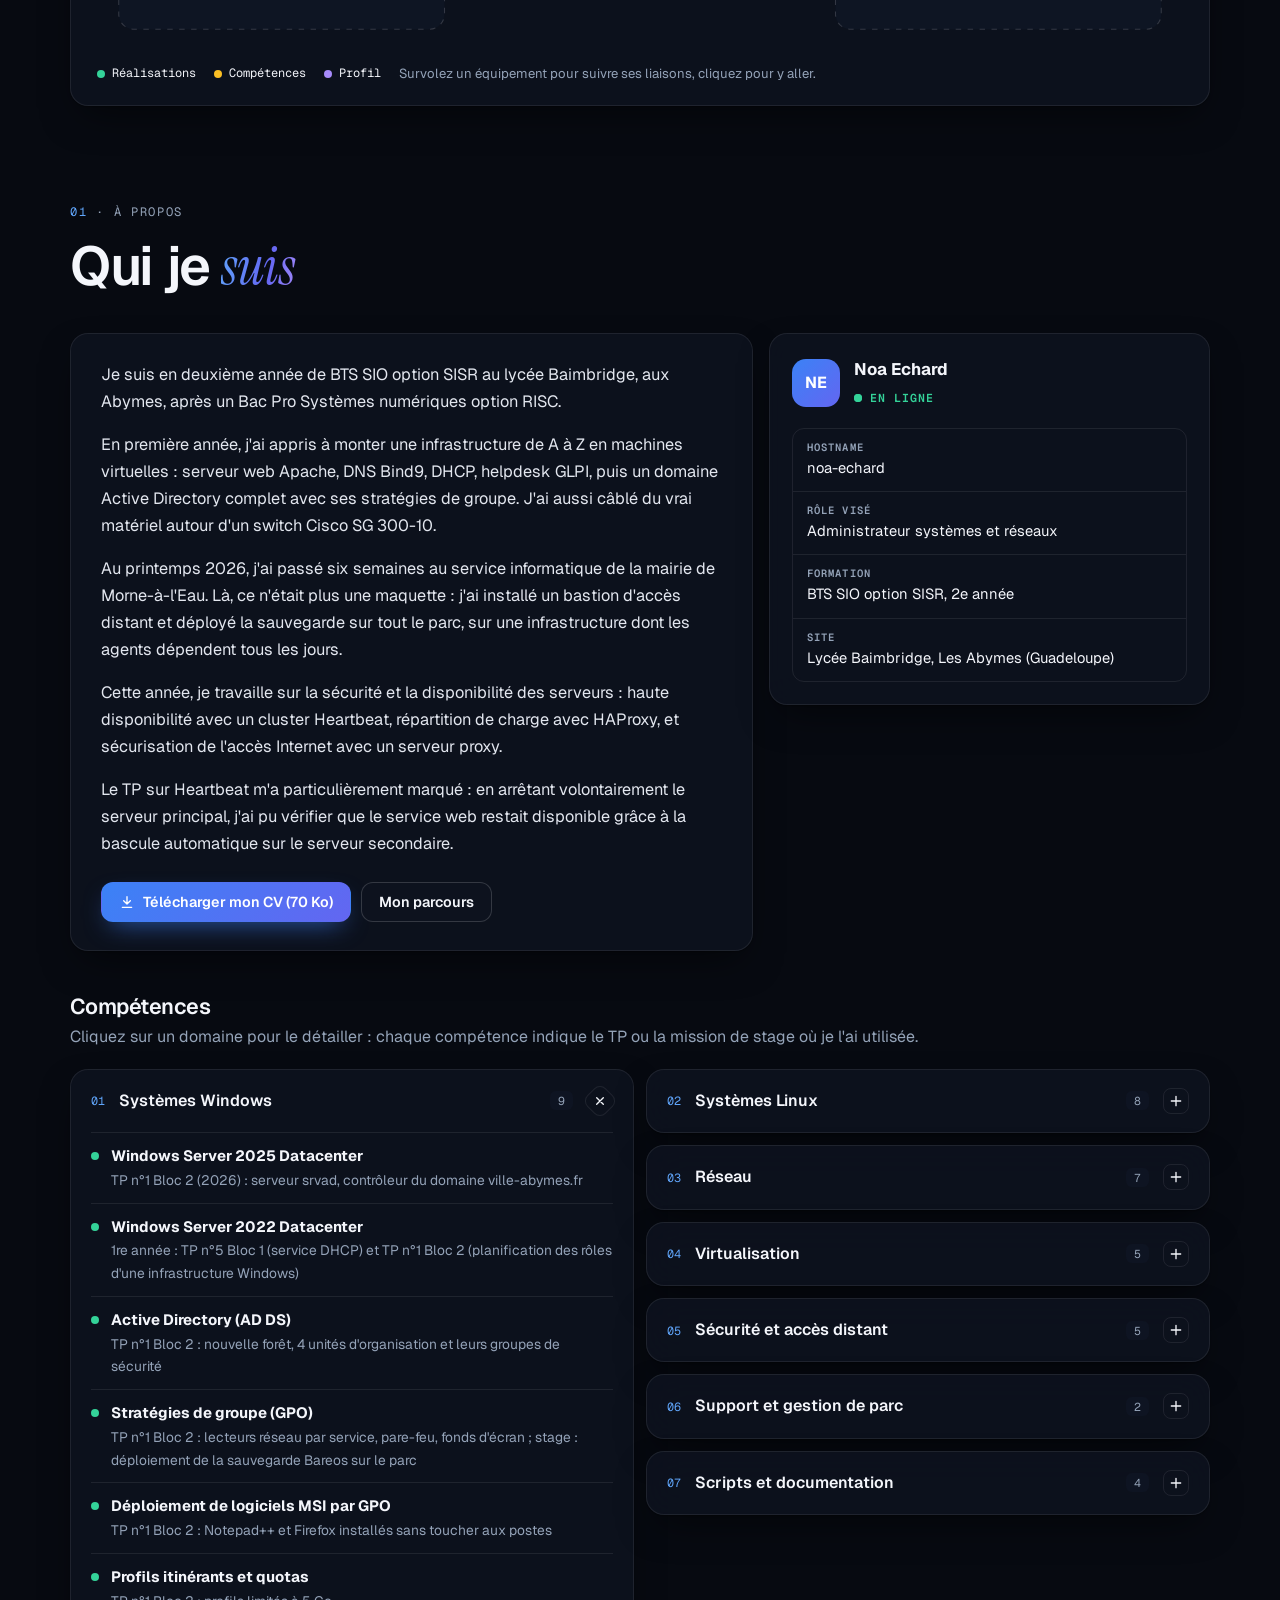
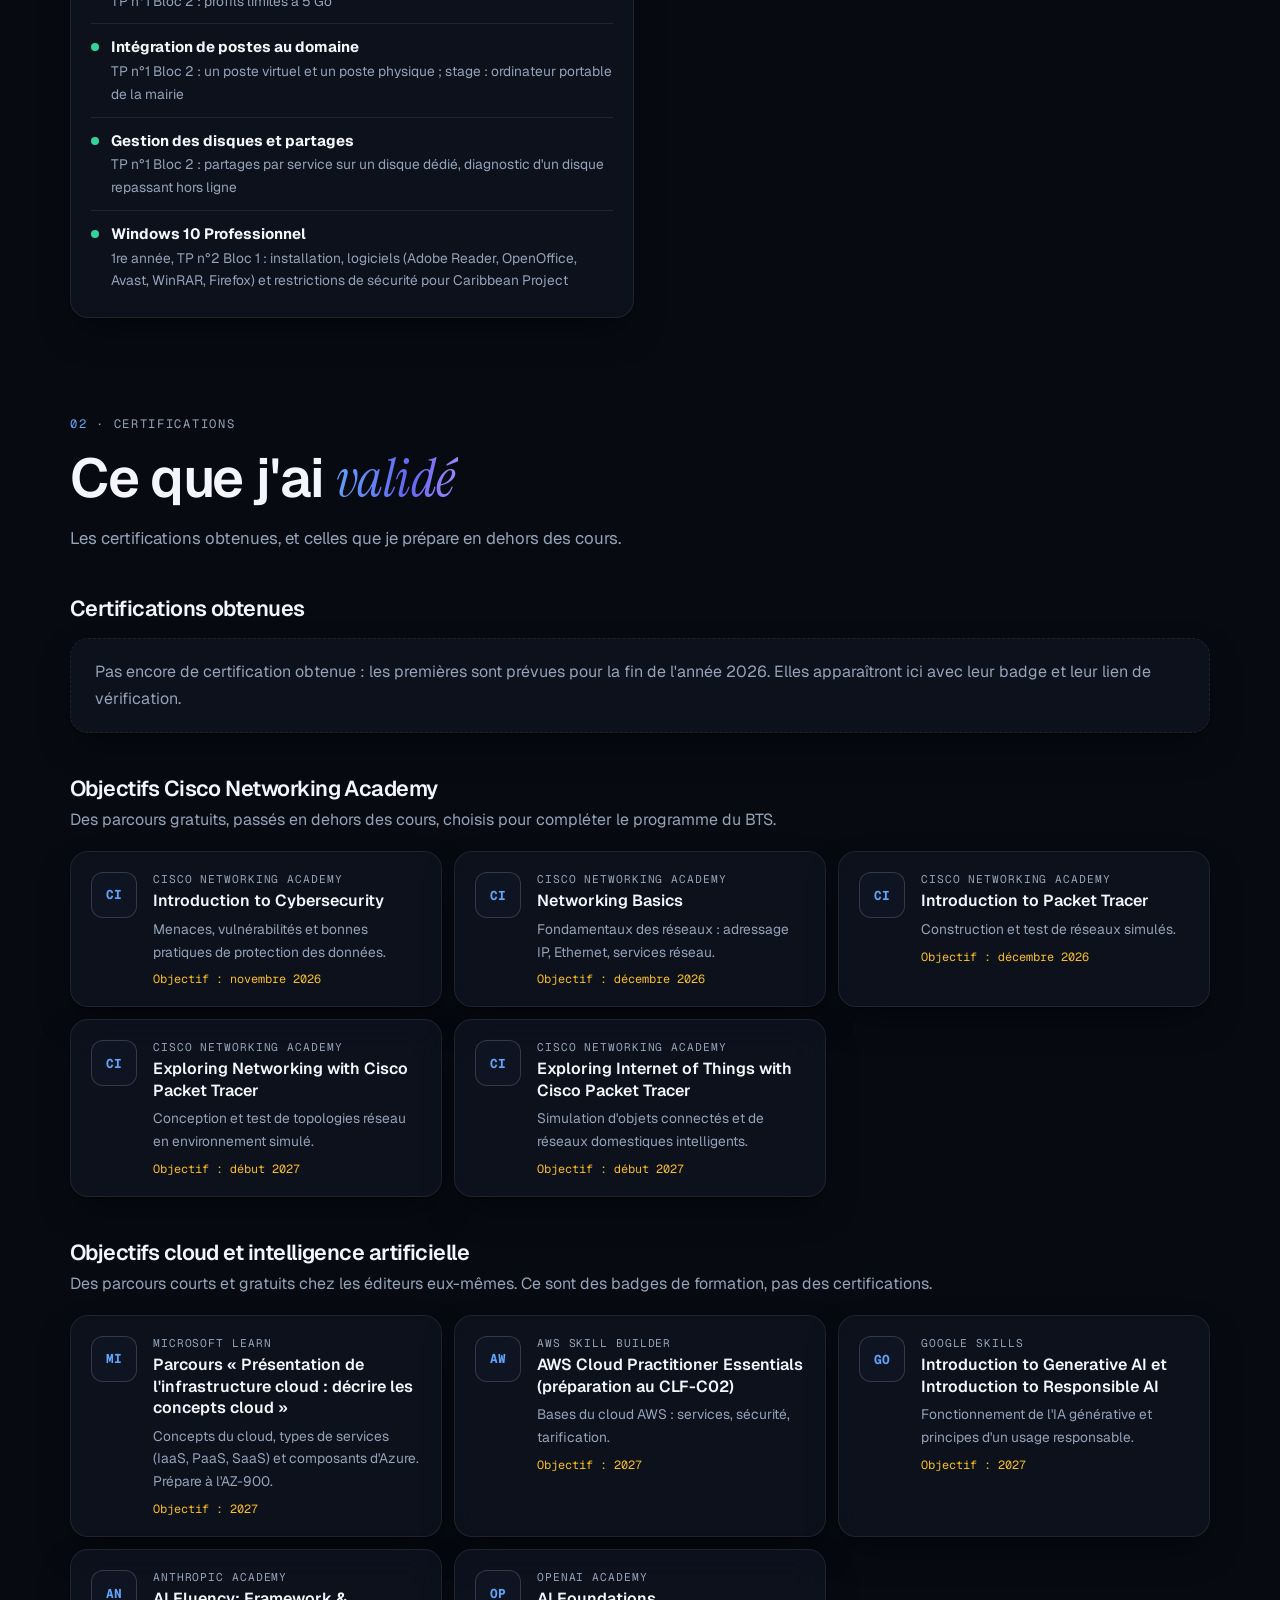
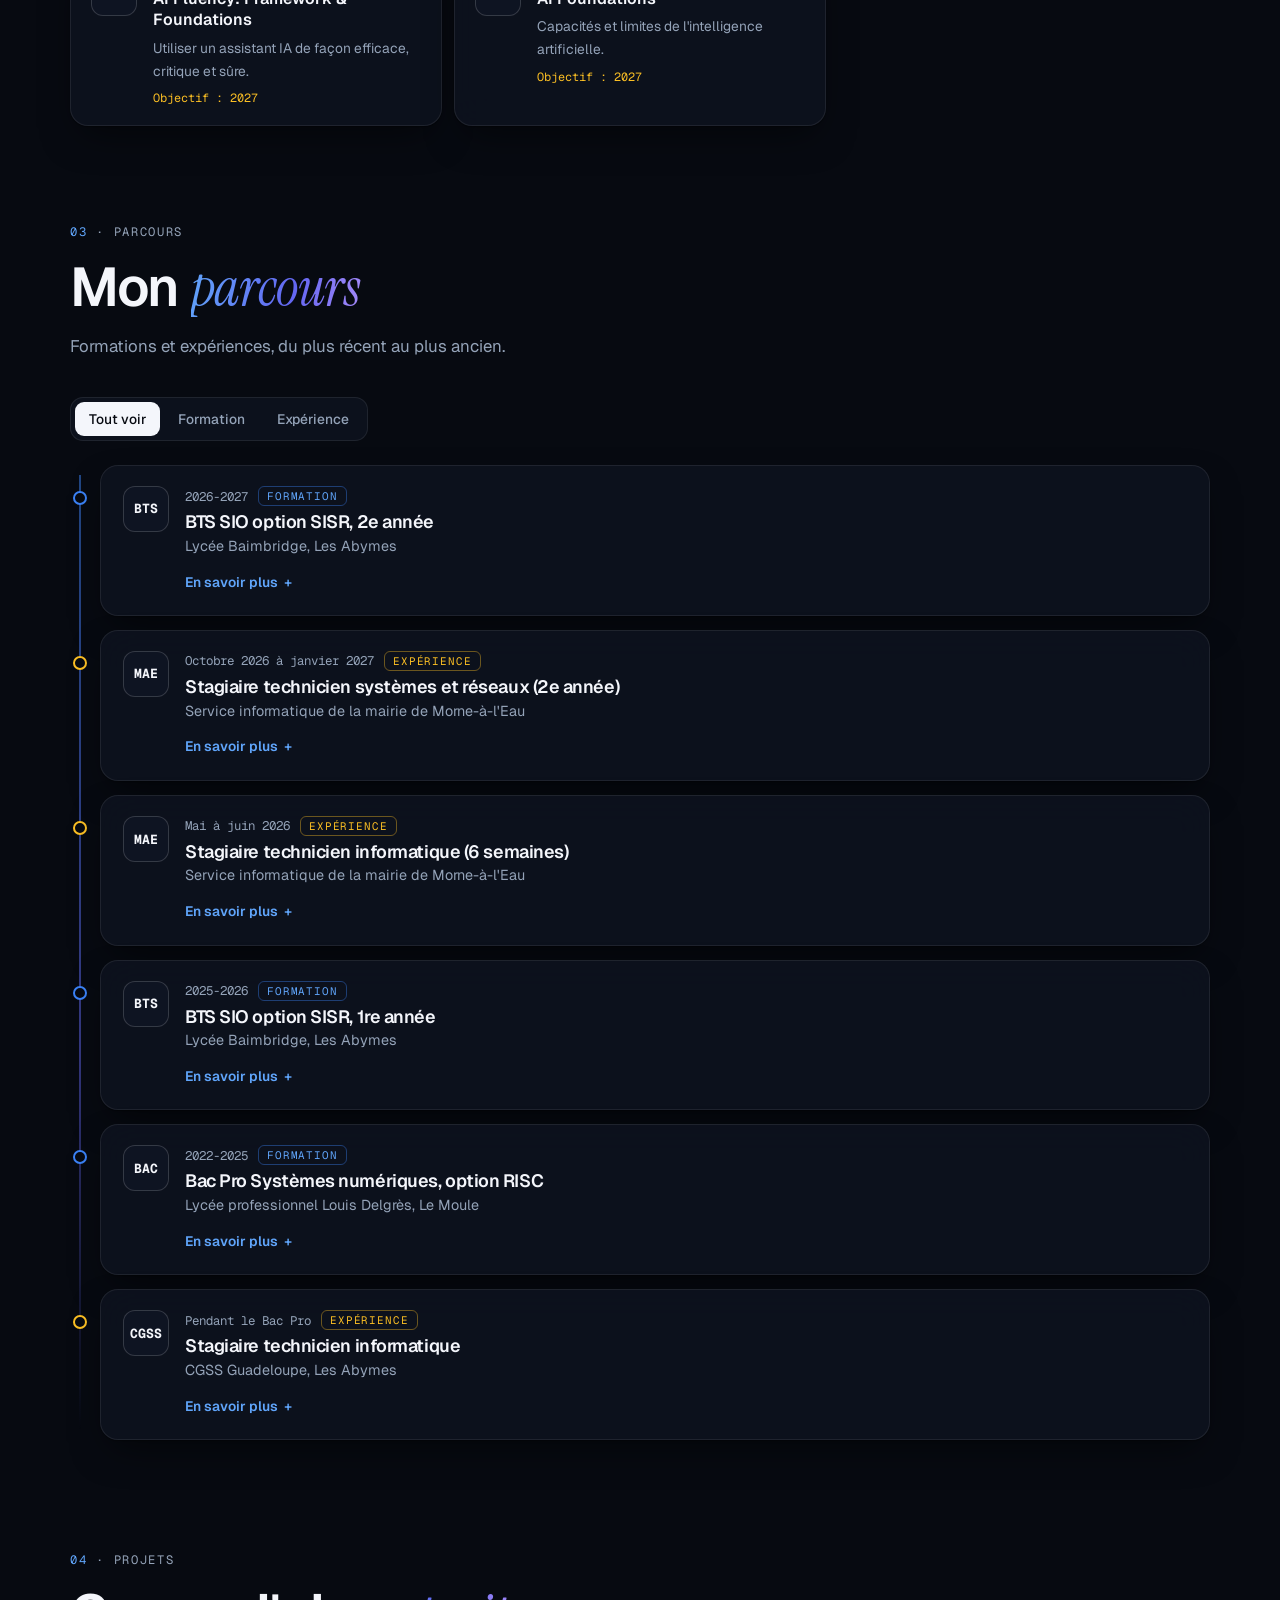
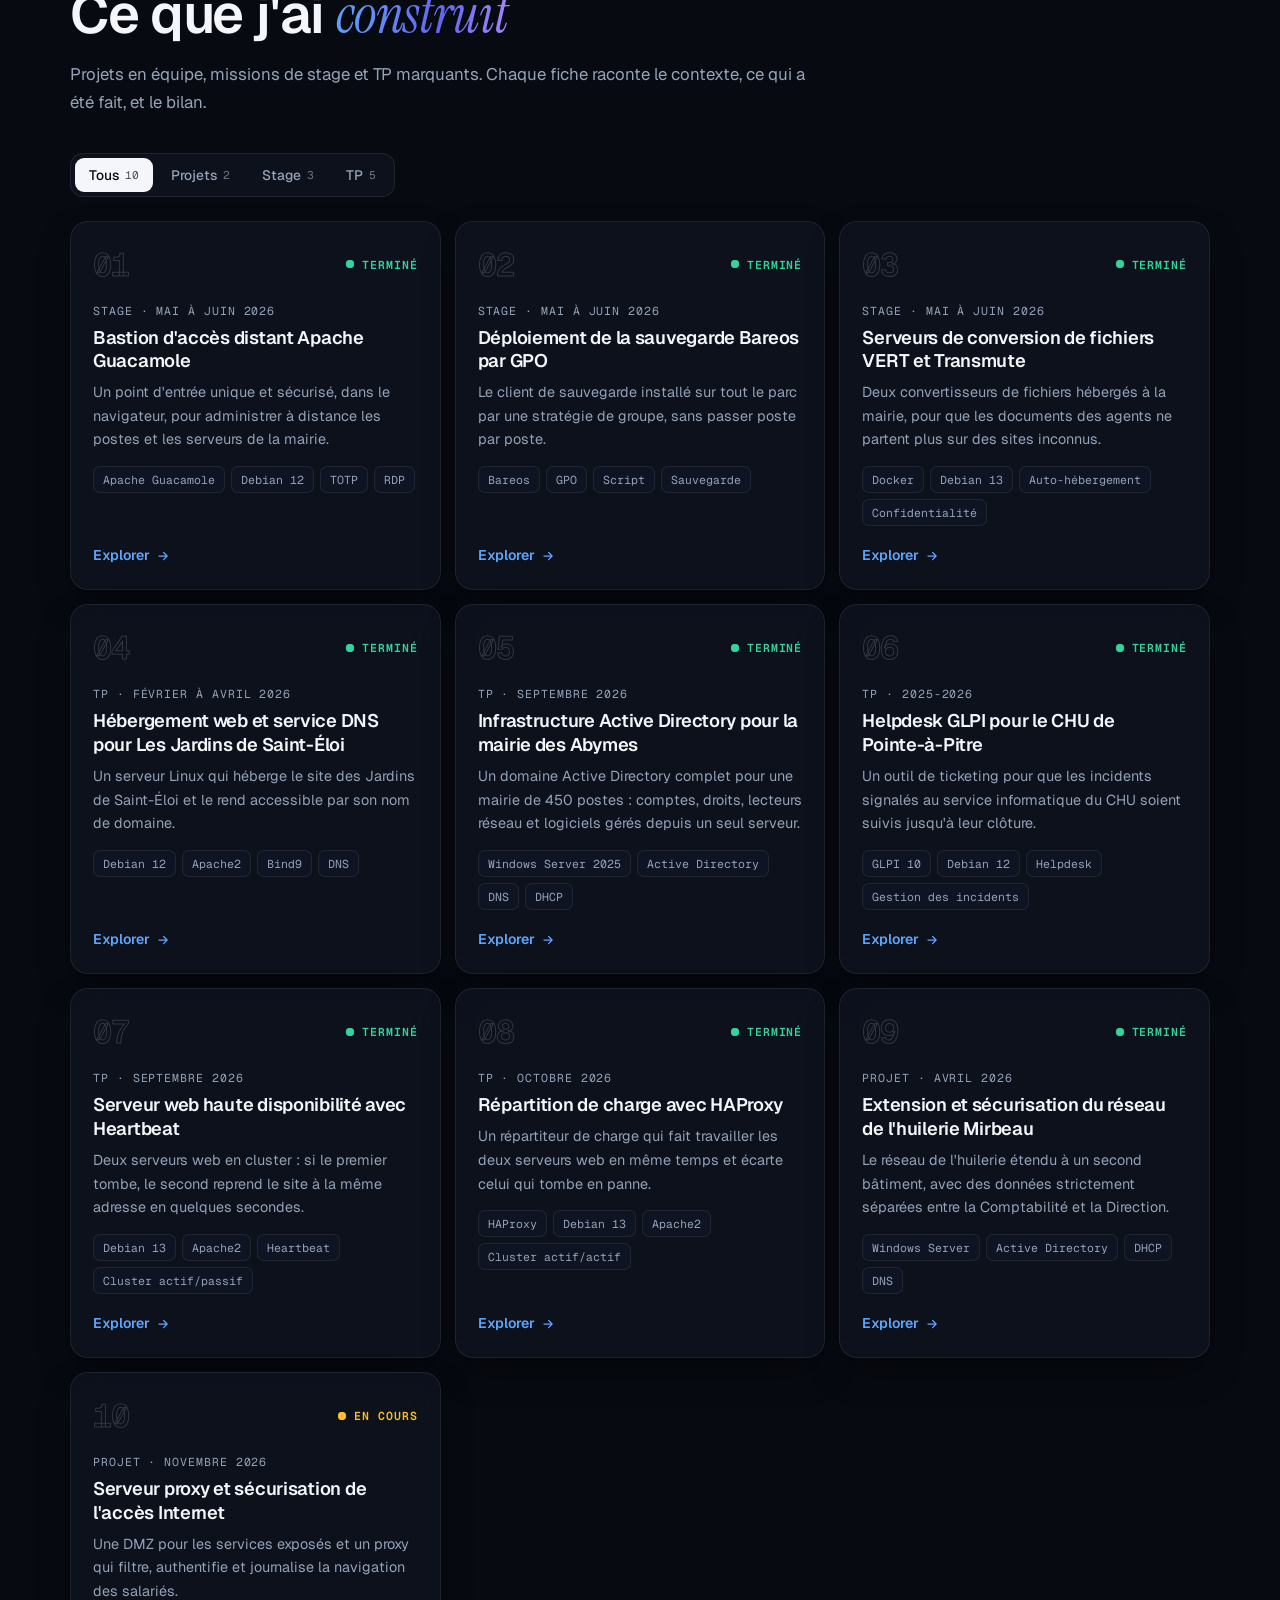
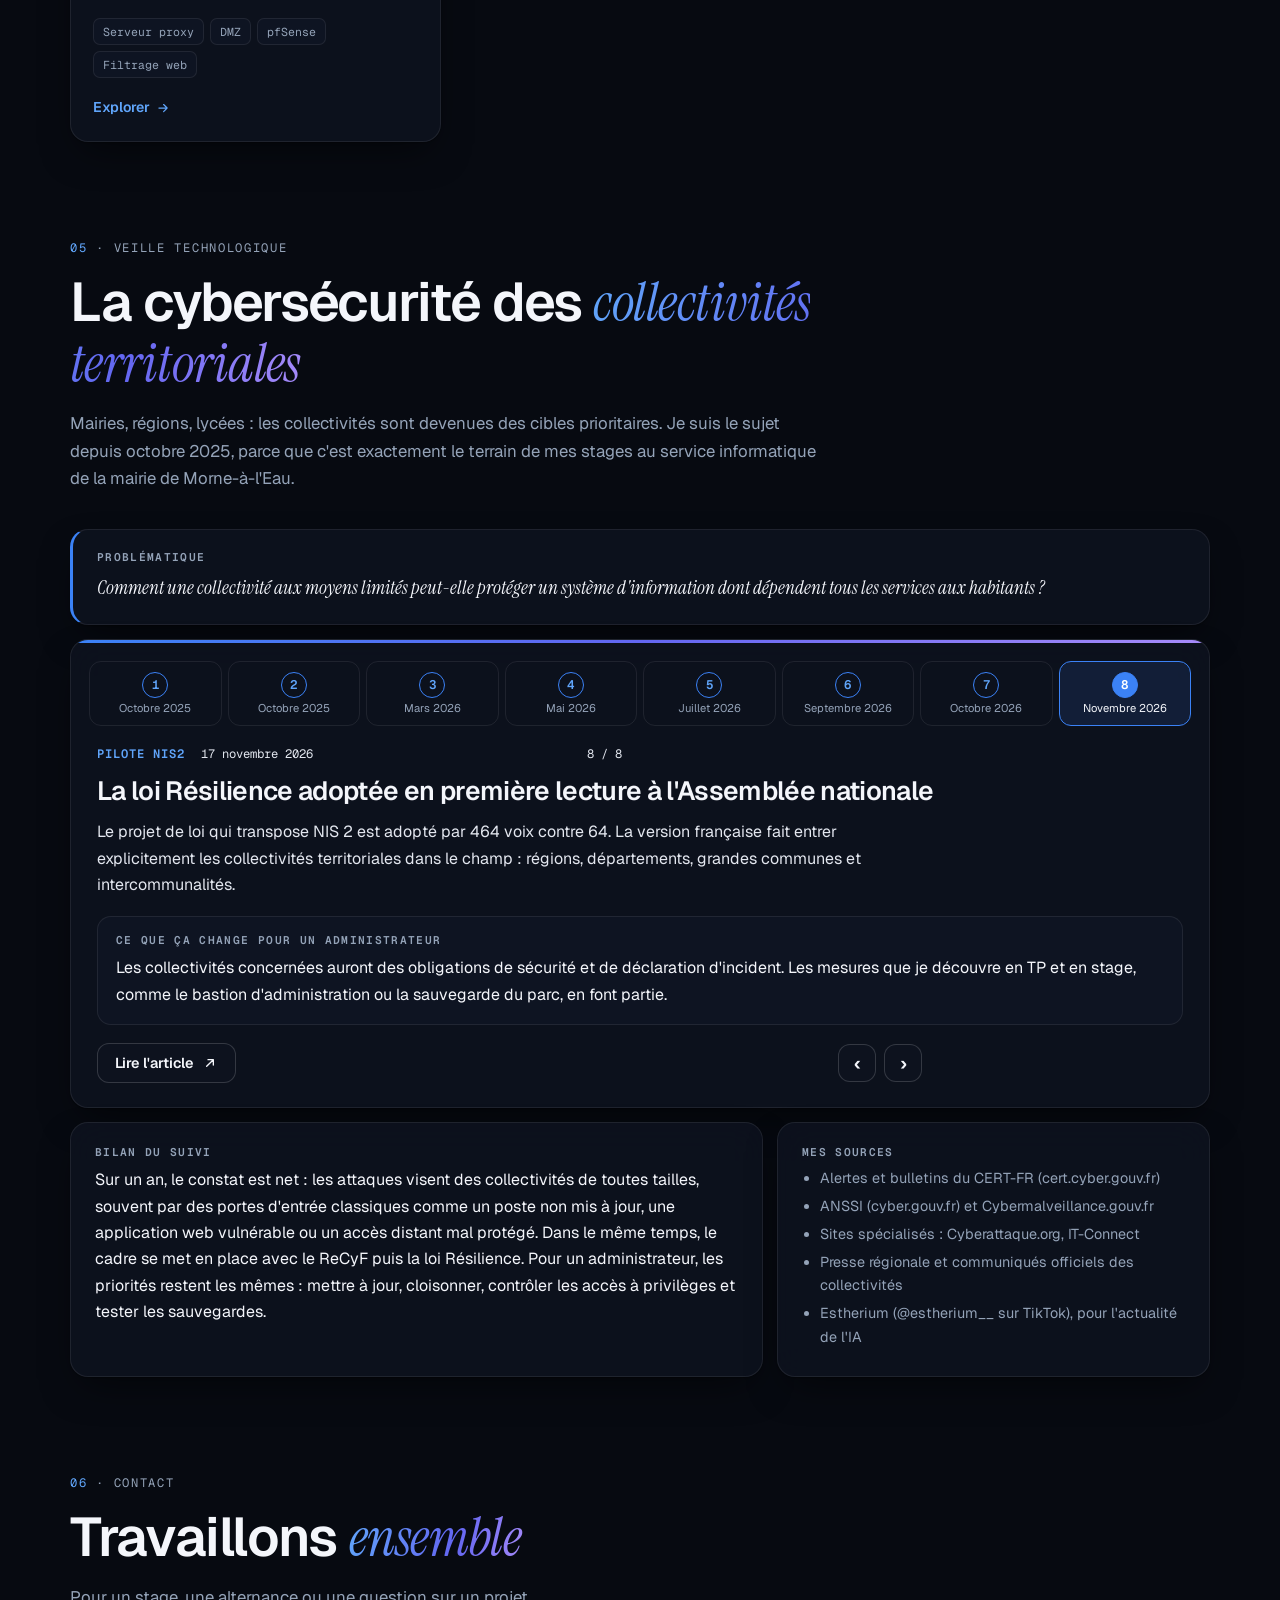
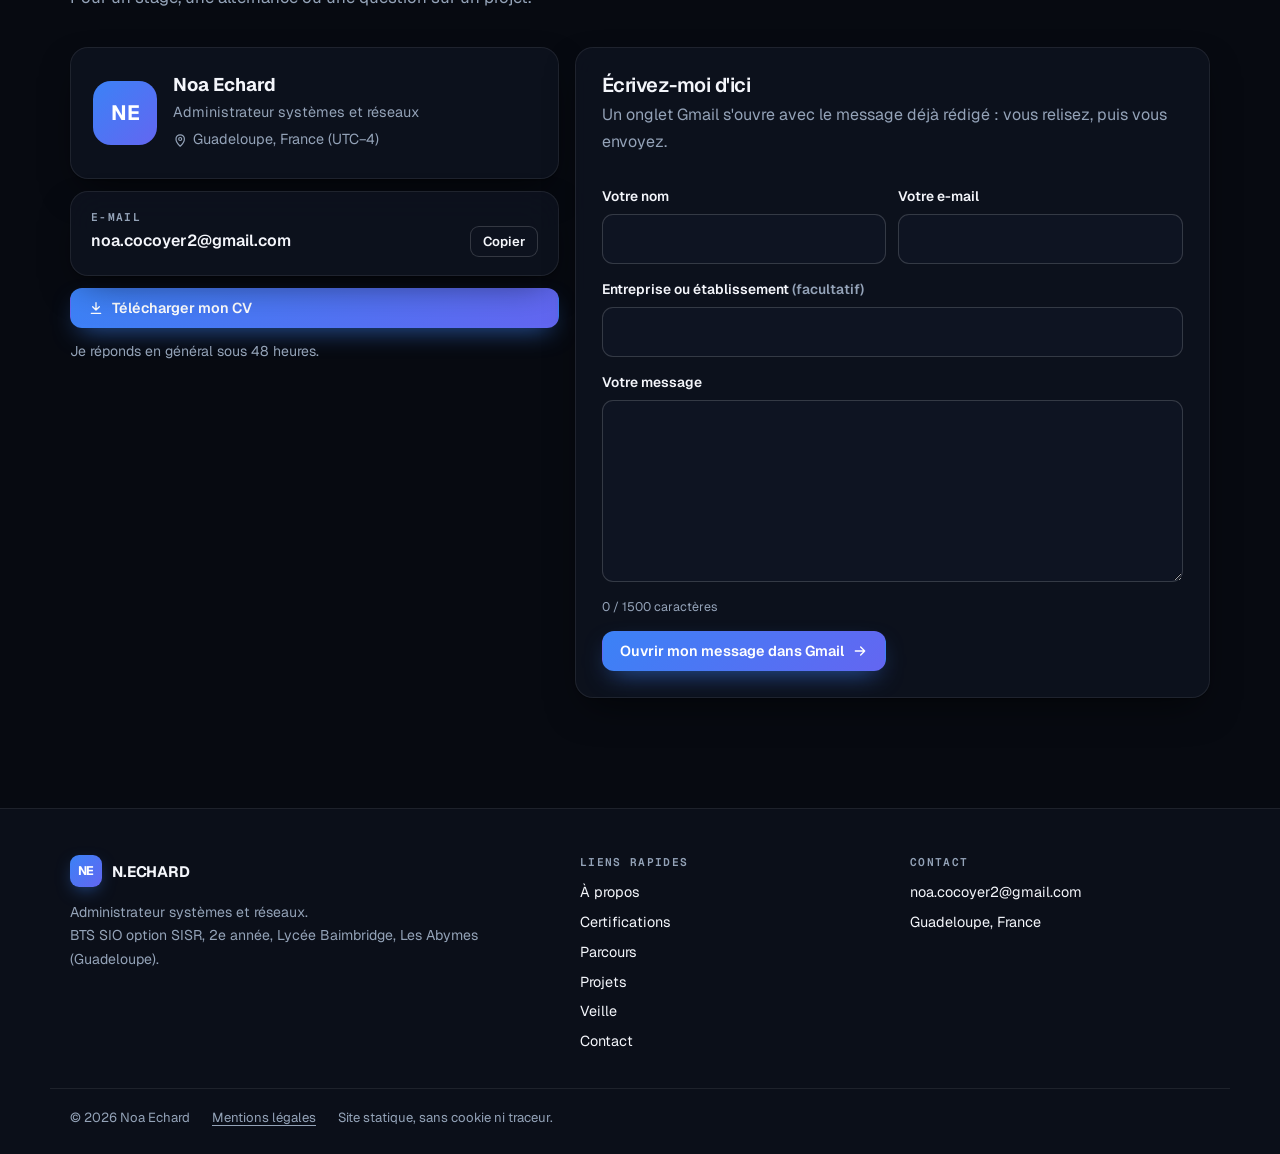
==== commit 1227c636: "Refonte complète : accueil une page, pages projet détaillées, suivi de veille Co-Authored-By: Claude" ====
--- a/index.html
+++ b/index.html
@@ -3,22 +3,24 @@
 <head>
   <meta charset="utf-8">
   <meta name="viewport" content="width=device-width, initial-scale=1">
-  <!-- ▼ À modifier : titre de l'onglet et description pour Google -->
-  <title>Noa Echard — Administrateur systèmes et réseaux | BTS SIO SISR</title>
-  <meta name="description" content="Noa Echard, étudiant en BTS SIO SISR à Baimbridge. Windows Server, Active Directory, Debian, bastion Guacamole : infrastructures montées et documentées.">
-  <meta property="og:title" content="Noa Echard — Administrateur systèmes et réseaux">
-  <meta property="og:description" content="Étudiant en BTS SIO SISR. Infrastructures Windows Server et Linux, montées et documentées.">
+  <meta name="theme-color" content="#070a11">
+  <link rel="icon" href="favicon.svg" type="image/svg+xml">
+  <link rel="preconnect" href="https://fonts.googleapis.com">
+  <link rel="preconnect" href="https://fonts.gstatic.com" crossorigin>
+  <link rel="stylesheet" href="https://fonts.googleapis.com/css2?family=Geist:wght@300..800&family=Geist+Mono:wght@400..700&family=Instrument+Serif:ital@0;1&display=swap">
+  <link rel="stylesheet" href="assets/css/style.css?v=21">
+  <script>try{if(localStorage.getItem("theme")==="light")document.documentElement.setAttribute("data-theme","light")}catch(e){}</script>
+  <title>Noa Echard — Portfolio BTS SIO SISR, administration systèmes et réseaux</title>
+  <meta name="description" content="Noa Echard, étudiant en BTS SIO SISR. Windows Server, Active Directory, Debian, haute disponibilité, bastion Guacamole : projets, TP et stages documentés.">
+  <meta property="og:title" content="Noa Echard — Portfolio BTS SIO SISR, administration systèmes et réseaux">
+  <meta property="og:description" content="Noa Echard, étudiant en BTS SIO SISR. Windows Server, Active Directory, Debian, haute disponibilité, bastion Guacamole : projets, TP et stages documentés.">
   <meta property="og:type" content="profile">
   <meta property="og:locale" content="fr_FR">
-  <!-- ▲ -->
-  <meta name="theme-color" content="#182029">
-  <link rel="icon" href="favicon.svg" type="image/svg+xml">
-  <link rel="stylesheet" href="assets/css/style.css?v=9">
 </head>
 <body data-page="accueil">
   <div id="app"></div>
   <noscript><p style="padding:24px">Ce site utilise JavaScript pour afficher son contenu.</p></noscript>
-  <script src="assets/js/data.js?v=9"></script>
-  <script src="assets/js/app.js?v=9"></script>
+  <script src="assets/js/data.js?v=21"></script>
+  <script src="assets/js/app.js?v=21"></script>
 </body>
 </html>
--- a/assets/css/style.css
+++ b/assets/css/style.css
@@ -1,465 +1,542 @@
 /* ==========================================================================
-   style.css — L'APPARENCE DU SITE (thème « console de supervision réseau »)
+   style.css — L'APPARENCE DU SITE
    --------------------------------------------------------------------------
    Pour changer une couleur, modifie seulement la section 01.
-   Vérifie le contraste après (outil gratuit : « WebAIM contrast checker »).
+   Le mode jour est juste en dessous du mode nuit.
    ========================================================================== */
 
-/* 01. VARIABLES ----------------------------------------------------------- */
+/* 01. COULEURS ET POLICES ------------------------------------------------- */
 :root {
-  /* Mode sombre (par défaut), éclairci */
-  --fond:      #182029;   /* fond de page */
-  --panneau:   #212b37;   /* panneaux */
-  --panneau-2: #2a3644;   /* survol */
-  --bordure:   #374659;
-  --texte:     #e6ecf2;   /* texte principal */
-  --discret:   #9fadbd;   /* texte secondaire */
-  --bleu:      #5aa9ff;   /* accent : liens, liaisons réseau */
-  --vert:      #46c35a;   /* état « opérationnel » */
-  --ambre:     #e0ae3a;   /* état « en cours » */
-  --violet:    #b39cfb;   /* infos */
-  --rappel:    #fb923c;   /* TODO visibles en local */
-
-  --lien-survol: #9ccbff;
-  --btn-texte:   #06121f;
-  --btn-survol:  #8ac0ff;
-  --tag-texte:   #c4cfdb;
-  --entete-fond: rgba(24, 32, 41, 0.9);
-  --pied-fond:   #131a22;
-  --cable:       #42566e;
-  --noeud-survol:#33435a;
-  --core-fond:   #1d3552;
-  --grille:      rgba(90, 169, 255, 0.04);
-
-  --mono: ui-monospace, "Cascadia Code", "JetBrains Mono", Consolas, "Liberation Mono", monospace;
-  --sans: system-ui, -apple-system, "Segoe UI", Roboto, Ubuntu, sans-serif;
-
-  --rayon: 8px;
-  --largeur: 1140px;
-}
-
-
-/* Mode jour : activé par le bouton de l'en-tête */
-:root[data-theme="light"] {
-  --fond:      #f4f6f9;
-  --panneau:   #ffffff;
-  --panneau-2: #e9eef4;
-  --bordure:   #d3dbe5;
-  --texte:     #18202a;
-  --discret:   #556273;
-  --bleu:      #1866c9;
-  --vert:      #1f8a33;
-  --ambre:     #a96e00;
-  --violet:    #6d4fd6;
-
-  --lien-survol: #0f4c99;
-  --btn-texte:   #ffffff;
-  --btn-survol:  #0f4c99;
-  --tag-texte:   #334155;
-  --entete-fond: rgba(244, 246, 249, 0.92);
-  --pied-fond:   #e8edf3;
-  --cable:       #b4c2d3;
-  --noeud-survol:#dde8f6;
-  --core-fond:   #e3eefc;
-  --grille:      rgba(24, 102, 201, 0.05);
-}
-:root { color-scheme: dark; }
-:root[data-theme="light"] { color-scheme: light; }
+  --bleu: #3b82f6;
+  --bleu-clair: #60a5fa;
+  --indigo: #6366f1;
+  --vert: #34d399;
+  --ambre: #fbbf24;
+  --violet: #a78bfa;
+  --rouge: #f87171;
+
+  --fond: #070a11;
+  --texte: #f4f6fb;
+  --muet: #94a3b8;
+  --surface: rgba(15, 20, 32, .78);
+  --surface-pleine: #0e131f;
+  --surface-survol: rgba(22, 29, 46, .94);
+  --surface-douce: rgba(17, 24, 39, .6);
+  --bordure: rgba(255, 255, 255, .08);
+  --bordure-forte: rgba(255, 255, 255, .16);
+  --ombre: 0 1px 2px rgba(0, 0, 0, .35), 0 16px 38px -12px rgba(0, 0, 0, .6);
+  --ombre-survol: 0 24px 50px -15px rgba(37, 99, 235, .3), 0 4px 16px rgba(0, 0, 0, .45);
+  --point: rgba(255, 255, 255, .055);
+  --lueur-1: rgba(59, 130, 246, .16);
+  --lueur-2: rgba(99, 102, 241, .11);
+
+  --sans: "Geist", Inter, system-ui, -apple-system, "Segoe UI", Roboto, sans-serif;
+  --mono: "Geist Mono", ui-monospace, "Cascadia Code", Consolas, monospace;
+  --serif: "Instrument Serif", Georgia, "Times New Roman", serif;
+  --rayon: 18px;
+  --largeur: 1180px;
+  --ease: cubic-bezier(.16, 1, .3, 1);
+}
+
+[data-theme="light"] {
+  --bleu: #2563eb;
+  --bleu-clair: #3b82f6;
+  --indigo: #4f46e5;
+  --vert: #059669;
+  --ambre: #b45309;
+  --violet: #7c3aed;
+  --fond: #f7f8fa;
+  --texte: #0b0f19;
+  --muet: #525d73;
+  --surface: rgba(255, 255, 255, .86);
+  --surface-pleine: #fff;
+  --surface-survol: #fff;
+  --surface-douce: #f1f4f9;
+  --bordure: rgba(15, 23, 42, .09);
+  --bordure-forte: rgba(15, 23, 42, .18);
+  --ombre: 0 1px 2px rgba(15, 23, 42, .04), 0 10px 30px -10px rgba(15, 23, 42, .1);
+  --ombre-survol: 0 20px 45px -15px rgba(37, 99, 235, .2), 0 4px 12px -2px rgba(15, 23, 42, .06);
+  --point: rgba(15, 23, 42, .07);
+  --lueur-1: rgba(59, 130, 246, .10);
+  --lueur-2: rgba(99, 102, 241, .07);
+}
 
 /* 02. BASE ---------------------------------------------------------------- */
 *, *::before, *::after { box-sizing: border-box; }
-html { -webkit-text-size-adjust: 100%; }
+html { -webkit-text-size-adjust: 100%; scroll-behavior: smooth; scroll-padding-top: 96px; }
 body {
-  margin: 0;
+  margin: 0; min-height: 100vh;
   background-color: var(--fond);
   background-image:
-    linear-gradient(var(--grille) 1px, transparent 1px),
-    linear-gradient(90deg, var(--grille) 1px, transparent 1px);
-  background-size: 40px 40px;
-  color: var(--texte);
-  font-family: var(--sans);
-  font-size: 1.0625rem;
-  line-height: 1.6;
-}
-img { max-width: 100%; height: auto; }
-a { color: var(--bleu); text-underline-offset: 3px; }
-a:hover { color: var(--lien-survol); }
-:focus-visible { outline: 2px solid var(--bleu); outline-offset: 3px; border-radius: 4px; }
-h1, h2, h3 { line-height: 1.25; margin: 0 0 .5em; font-weight: 700; letter-spacing: -0.01em; }
+    radial-gradient(at 15% 0, var(--lueur-1) 0, transparent 50%),
+    radial-gradient(at 88% 12%, var(--lueur-2) 0, transparent 45%),
+    radial-gradient(var(--point) 1px, transparent 1px);
+  background-size: 100% 100%, 100% 100%, 24px 24px;
+  background-attachment: fixed;
+  color: var(--texte); font-family: var(--sans); font-size: 1rem; line-height: 1.65;
+  -webkit-font-smoothing: antialiased;
+  transition: background-color .3s, color .3s;
+}
+img, svg { max-width: 100%; }
+a { color: inherit; text-decoration: none; }
 p { margin: 0 0 1em; }
+h1, h2, h3, h4 { margin: 0; line-height: 1.1; letter-spacing: -.025em; font-weight: 600; }
+em { font-family: var(--serif); font-style: italic; font-weight: 400; letter-spacing: -.01em;
+  background: linear-gradient(100deg, var(--bleu-clair), var(--indigo) 60%, var(--violet));
+  -webkit-background-clip: text; background-clip: text; color: transparent; padding-right: .06em; }
+:focus-visible { outline: 2px solid var(--bleu); outline-offset: 3px; border-radius: 6px; }
+::selection { background: var(--bleu); color: #fff; }
 .sr { position: absolute; width: 1px; height: 1px; overflow: hidden; clip: rect(0 0 0 0); white-space: nowrap; }
-.discret { color: var(--discret); font-size: .92rem; }
-.enveloppe { width: 100%; max-width: var(--largeur); margin: 0 auto; padding: 0 16px; }
-.principal { padding-top: 36px; padding-bottom: 64px; min-height: 60vh; }
-.principal-accueil { padding-top: 24px; }
-
-.evitement { position: absolute; left: -999px; top: 8px; background: var(--bleu); color: var(--fond); padding: 8px 12px; z-index: 10; }
+.muet { color: var(--muet); }
+.petit { font-size: .88rem; }
+.cadre { width: 100%; max-width: var(--largeur); margin: 0 auto; padding: 0 20px; }
+.etroit { max-width: 820px; }
+.evitement { position: absolute; left: -999px; top: 8px; background: var(--bleu); color: #fff; padding: 8px 12px; z-index: 300; border-radius: 8px; }
 .evitement:focus { left: 16px; }
-.rappel { display: inline-block; color: var(--fond); background: var(--rappel); font-family: var(--mono); font-size: .85rem; padding: 2px 8px; border-radius: 4px; }
-
-/* Restes de l'ancien thème terminal, masqués */
-.invite, .h-section > span[aria-hidden], .h-rubrique > span[aria-hidden], .h-domaine > span[aria-hidden] { display: none; }
-
-/* 03. EN-TÊTE ------------------------------------------------------------- */
-.entete {
-  position: sticky; top: 0; z-index: 5;
-  background: var(--entete-fond);
-  backdrop-filter: blur(8px); -webkit-backdrop-filter: blur(8px);
-  border-bottom: 1px solid var(--bordure);
-}
-.entete-ligne { display: flex; align-items: center; justify-content: space-between; gap: 16px; min-height: 60px; }
-.logo { display: inline-flex; align-items: center; gap: 10px; text-decoration: none; color: var(--texte); white-space: nowrap; }
-.logo:hover { color: var(--texte); }
-.logo-led, .led {
-  display: inline-block; width: 9px; height: 9px; border-radius: 50%;
-  background: currentColor; box-shadow: 0 0 0 3px color-mix(in srgb, currentColor 22%, transparent);
-}
-.logo-led { color: var(--vert); animation: pulse 2.4s ease-in-out infinite; }
-@keyframes pulse { 50% { box-shadow: 0 0 0 6px color-mix(in srgb, currentColor 0%, transparent); } }
-.logo-nom { font-weight: 700; }
-.logo-role {
-  font-family: var(--mono); font-size: .72rem; color: var(--bleu);
-  border: 1px solid color-mix(in srgb, var(--bleu) 45%, transparent); border-radius: 4px; padding: 1px 6px;
-}
-
-.menu { display: flex; gap: 2px; list-style: none; margin: 0; padding: 0; }
-.menu a {
-  display: block; padding: 8px 11px; border-radius: 6px;
-  font-size: .9rem; color: var(--discret); text-decoration: none;
-}
-.menu a:hover { color: var(--texte); background: var(--panneau-2); }
-.menu a[aria-current="page"] { color: var(--texte); background: var(--panneau); box-shadow: inset 0 -2px 0 var(--bleu); }
-
-.burger { display: none; background: none; border: 1px solid var(--bordure); border-radius: 6px; width: 44px; height: 40px; cursor: pointer; }
-.burger-barres, .burger-barres::before, .burger-barres::after {
-  display: block; width: 20px; height: 2px; background: var(--texte); margin: 0 auto; position: relative; content: "";
-}
-.burger-barres::before { position: absolute; top: -6px; }
-.burger-barres::after { position: absolute; top: 6px; }
-
-
-.theme-btn {
-  display: inline-flex; align-items: center; justify-content: center; flex: none;
-  width: 40px; height: 40px; border: 1px solid var(--bordure); border-radius: 6px;
-  background: var(--panneau); color: var(--texte); cursor: pointer;
-}
-.theme-btn:hover { border-color: var(--bleu); color: var(--bleu); }
-.theme-btn:focus-visible { outline: 2px solid var(--bleu); outline-offset: 2px; }
-.theme-btn svg { width: 18px; height: 18px; }
-.theme-btn .ico-soleil { display: block; }
-.theme-btn .ico-lune { display: none; }
-:root[data-theme="light"] .theme-btn .ico-soleil { display: none; }
-:root[data-theme="light"] .theme-btn .ico-lune { display: block; }
-
-/* 04. ÉLÉMENTS COMMUNS ---------------------------------------------------- */
-.titre-page { margin-bottom: 28px; }
-.titre-page h1 { font-size: clamp(1.8rem, 4.2vw, 2.4rem); }
-.fil-ariane { font-family: var(--mono); font-size: .82rem; color: var(--discret); margin-bottom: .6em; }
-.fil-ariane a { color: var(--discret); text-decoration: none; }
-.fil-ariane a:hover { color: var(--bleu); }
-.chapo { color: var(--discret); max-width: 70ch; font-size: 1.05rem; }
-
-.section { margin-top: 28px; }
-.h-section {
-  font-size: .78rem; font-weight: 700; text-transform: uppercase; letter-spacing: .09em;
-  color: var(--discret); margin-bottom: 14px;
-}
-
-.panneau, .bloc {
-  background: var(--panneau); border: 1px solid var(--bordure);
-  border-radius: var(--rayon); padding: 20px 22px;
-}
-.panneau-tete {
-  display: flex; align-items: center; justify-content: space-between; gap: 12px; flex-wrap: wrap;
-  font-size: .78rem; font-weight: 700; text-transform: uppercase; letter-spacing: .09em; color: var(--discret);
-  margin: -4px 0 16px; padding-bottom: 12px; border-bottom: 1px solid var(--bordure);
-}
-.panneau-tete .discret { text-transform: none; letter-spacing: 0; font-weight: 400; font-size: .85rem; }
-.prose { max-width: 75ch; }
-.prose p:last-child { margin-bottom: 0; }
-
-.boutons { display: flex; flex-wrap: wrap; gap: 10px; margin-top: 20px; }
-.boutons-petits { margin-top: 10px; }
-.boutons-petits .btn { padding: 6px 12px; font-size: .85rem; }
+.rappel { display: inline-block; color: #111; background: #fb923c; font-family: var(--mono); font-size: .8rem; padding: 2px 8px; border-radius: 4px; }
+svg[aria-hidden] { width: 1em; height: 1em; fill: none; stroke: currentColor; stroke-width: 2; stroke-linecap: round; stroke-linejoin: round; flex-shrink: 0; }
+
+/* Verre dépoli */
+.glass {
+  background: var(--surface); border: 1px solid var(--bordure); border-radius: var(--rayon);
+  box-shadow: var(--ombre); backdrop-filter: blur(18px); -webkit-backdrop-filter: blur(18px);
+  transition: transform .4s var(--ease), box-shadow .4s var(--ease), border-color .3s, background-color .3s;
+}
+
+/* Apparition au défilement */
+.reveal { opacity: 0; transform: translateY(18px); transition: opacity .8s var(--ease), transform .8s var(--ease); }
+.reveal.vu { opacity: 1; transform: none; }
+
+/* 03. NAVIGATION ---------------------------------------------------------- */
+.nav-wrap { position: fixed; top: 14px; left: 0; right: 0; z-index: 100; padding: 0 16px; pointer-events: none; }
+.nav {
+  pointer-events: auto; max-width: var(--largeur); margin: 0 auto; display: flex; align-items: center; gap: 14px;
+  padding: 8px 10px 8px 14px; border-radius: 16px; border: 1px solid var(--bordure);
+  background: color-mix(in srgb, var(--surface-pleine) 55%, transparent);
+  backdrop-filter: blur(16px); -webkit-backdrop-filter: blur(16px);
+  transition: background .3s, box-shadow .3s;
+}
+.nav.defile { background: color-mix(in srgb, var(--surface-pleine) 86%, transparent); box-shadow: var(--ombre); }
+.logo { display: inline-flex; align-items: center; gap: 10px; font-weight: 700; letter-spacing: -.01em; }
+.logo-badge {
+  display: grid; place-items: center; width: 32px; height: 32px; border-radius: 9px;
+  background: linear-gradient(135deg, var(--bleu), var(--indigo)); color: #fff; font-size: .78rem; font-weight: 700;
+  box-shadow: 0 6px 18px -6px rgba(59, 130, 246, .7);
+}
+.logo-txt { font-size: .95rem; }
+.menu { display: flex; gap: 2px; list-style: none; margin: 0 auto; padding: 0; }
+.menu a { display: block; padding: 7px 11px; border-radius: 9px; font-size: .86rem; color: var(--muet); transition: color .2s, background .2s; }
+.menu a:hover { color: var(--texte); background: var(--surface-douce); }
+.menu a.actif { color: var(--bleu-clair); background: color-mix(in srgb, var(--bleu) 14%, transparent); }
+[data-theme="light"] .menu a.actif { color: var(--bleu); }
+.nav-actions { display: flex; align-items: center; gap: 8px; margin-left: auto; }
+.btn-cv {
+  display: inline-flex; align-items: center; gap: 6px; padding: 7px 13px; border-radius: 10px;
+  background: var(--texte); color: var(--fond); font-size: .84rem; font-weight: 600;
+}
+.btn-cv:hover { opacity: .88; }
+.theme-btn, .burger {
+  display: grid; place-items: center; width: 36px; height: 36px; border-radius: 10px; cursor: pointer;
+  border: 1px solid var(--bordure); background: transparent; color: var(--texte);
+}
+.theme-btn:hover, .burger:hover { background: var(--surface-douce); }
+.theme-btn svg { width: 17px; height: 17px; }
+.theme-btn svg:last-child { display: none; }
+[data-theme="light"] .theme-btn svg:first-child { display: none; }
+[data-theme="light"] .theme-btn svg:last-child { display: block; }
+.burger { display: none; position: relative; }
+.burger span:not(.sr), .burger span:not(.sr)::before, .burger span:not(.sr)::after {
+  display: block; width: 16px; height: 2px; background: currentColor; border-radius: 2px; position: relative; content: "";
+}
+.burger span:not(.sr)::before { position: absolute; top: -5px; }
+.burger span:not(.sr)::after { position: absolute; top: 5px; }
+
+/* 04. BOUTONS, ÉTIQUETTES, ÉTATS ------------------------------------------ */
+.boutons { display: flex; flex-wrap: wrap; align-items: center; gap: 10px; margin-top: 24px; }
 .btn {
-  display: inline-flex; align-items: center; gap: 6px;
-  padding: 9px 16px; border-radius: 6px; border: 1px solid var(--bordure);
-  font-size: .93rem; font-weight: 600; text-decoration: none; color: var(--texte);
-  background: var(--panneau-2); transition: border-color .15s, background .15s;
-}
-.btn:hover { border-color: var(--bleu); color: var(--texte); }
-.btn-plein { background: var(--bleu); border-color: var(--bleu); color: var(--btn-texte); }
-.btn-plein:hover { background: var(--btn-survol); border-color: var(--btn-survol); color: var(--btn-texte); }
-
-/* États (voyants) */
-.etat {
-  display: inline-flex; align-items: center; gap: 7px;
-  font-family: var(--mono); font-size: .76rem; font-weight: 700; text-transform: uppercase; letter-spacing: .04em;
-}
-.etat .led { width: 8px; height: 8px; }
+  display: inline-flex; align-items: center; gap: 8px; padding: 10px 17px; border-radius: 12px; cursor: pointer;
+  border: 1px solid var(--bordure-forte); background: var(--surface); color: var(--texte);
+  font: 600 .9rem var(--sans); transition: transform .25s var(--ease), border-color .2s, background .2s, box-shadow .25s;
+}
+.btn:hover { transform: translateY(-1px); border-color: var(--bleu); }
+.btn-plein { background: linear-gradient(135deg, var(--bleu), var(--indigo)); border-color: transparent; color: #fff;
+  box-shadow: 0 10px 26px -10px rgba(59, 130, 246, .75); }
+.btn-plein:hover { box-shadow: 0 14px 30px -10px rgba(59, 130, 246, .9); }
+.btn-petit { padding: 6px 12px; font-size: .82rem; border-radius: 9px; }
+.btn-ico { width: 38px; height: 38px; padding: 0; justify-content: center; font-size: 1.2rem; }
+.btn svg { width: 16px; height: 16px; }
+
+.eyebrow { font-family: var(--mono); font-size: .76rem; letter-spacing: .14em; text-transform: uppercase; color: var(--muet); margin: 0 0 14px; }
+.eyebrow span { color: var(--bleu-clair); }
+[data-theme="light"] .eyebrow span { color: var(--bleu); }
+
+.led { display: inline-block; width: 8px; height: 8px; border-radius: 50%; background: currentColor; position: relative; flex-shrink: 0; }
+.led::after { content: ""; position: absolute; inset: 0; border-radius: 50%; background: currentColor; animation: ping 2s cubic-bezier(0, 0, .2, 1) infinite; }
+@keyframes ping { 75%, 100% { transform: scale(2.4); opacity: 0; } }
+.etat { display: inline-flex; align-items: center; gap: 8px; font-family: var(--mono); font-size: .72rem; font-weight: 600; text-transform: uppercase; letter-spacing: .08em; }
 .etat-ok { color: var(--vert); }
 .etat-cours { color: var(--ambre); }
 
-.pastille {
-  display: inline-block; font-family: var(--mono); font-size: .74rem; font-weight: 700;
-  padding: 1px 8px; border-radius: 4px; border: 1px solid currentColor; line-height: 1.6;
-}
-.pastille-ok { color: var(--vert); }
-.pastille-cours { color: var(--ambre); }
-.pastille-cadre { color: var(--bleu); }
-
-.tags { display: flex; flex-wrap: wrap; gap: 6px; list-style: none; margin: 12px 0 0; padding: 0; }
-.tags li {
-  font-family: var(--mono); font-size: .76rem; color: var(--tag-texte);
-  background: var(--fond); border: 1px solid var(--bordure); border-radius: 4px; padding: 2px 8px;
-}
-
-.puces { margin: 0; padding-left: 0; list-style: none; }
-.puces li { position: relative; padding-left: 20px; margin-bottom: .45em; }
-.puces li::before { content: ""; position: absolute; left: 4px; top: .62em; width: 7px; height: 7px; border-radius: 50%; background: var(--vert); }
-
-.etiquette { font-size: .76rem; font-weight: 700; text-transform: uppercase; letter-spacing: .09em; color: var(--discret); margin: 1.2em 0 .4em; }
-.etiquette:first-child { margin-top: 0; }
-
-/* 05. ACCUEIL ------------------------------------------------------------- */
-.hero { display: grid; grid-template-columns: minmax(0, 1fr) 280px; gap: 16px; align-items: stretch; }
-.hero-identite { display: flex; align-items: center; gap: 18px; margin-bottom: 14px; }
-.portrait { width: 88px; height: 88px; object-fit: cover; border-radius: 8px; border: 2px solid var(--bordure); }
-.hero h1 { font-size: clamp(2rem, 5vw, 2.9rem); margin-bottom: .1em; }
-.hero-poste { color: var(--bleu); font-weight: 600; font-size: 1.12rem; margin: 0; }
-.hero-accroche { font-size: 1.1rem; max-width: 62ch; }
-
-.fiche { display: grid; grid-template-columns: repeat(2, minmax(0, 1fr)); gap: 0; margin: 0; border: 1px solid var(--bordure); border-radius: 6px; overflow: hidden; }
-.fiche div { padding: 9px 14px; border-bottom: 1px solid var(--bordure); }
-.fiche div:nth-child(odd) { border-right: 1px solid var(--bordure); }
-.fiche div:nth-last-child(-n+2) { border-bottom: 0; }
-.fiche dt { font-family: var(--mono); font-size: .72rem; text-transform: uppercase; letter-spacing: .06em; color: var(--discret); }
-.fiche dd { margin: 0; font-size: .95rem; }
-
-.kpis { list-style: none; margin: 0; padding: 0; display: grid; grid-template-rows: repeat(auto-fit, minmax(0, 1fr)); gap: 12px; }
-.kpi {
-  background: var(--panneau); border: 1px solid var(--bordure); border-radius: var(--rayon);
-  padding: 14px 18px; display: flex; flex-direction: column; justify-content: center;
-}
-.kpi-lib { font-size: .76rem; font-weight: 700; text-transform: uppercase; letter-spacing: .07em; color: var(--discret); }
-.kpi-val { font-family: var(--mono); font-size: 2rem; font-weight: 700; line-height: 1.15; }
-.kpi:nth-child(1) .kpi-val { color: var(--vert); }
-.kpi:nth-child(2) .kpi-val { color: var(--bleu); }
-.kpi:nth-child(3) .kpi-val { color: var(--ambre); }
-.kpi:nth-child(4) .kpi-val { color: var(--violet); }
-
-/* Topologie réseau */
-.topo { display: block; width: 100%; height: auto; }
-.cable { stroke: var(--cable); stroke-width: 2.5; }
-.paquet { stroke: var(--bleu); stroke-width: 2.5; stroke-dasharray: 6 240; stroke-linecap: round; animation: paquet 3.2s linear infinite; }
-@keyframes paquet { from { stroke-dashoffset: 246; } to { stroke-dashoffset: 0; } }
-.iface { font-family: var(--mono); font-size: 11px; fill: var(--discret); }
-.noeud rect { fill: var(--panneau-2); stroke: var(--bordure); stroke-width: 1.5; transition: stroke .15s, fill .15s; }
-.noeud:hover rect, .noeud:focus-visible rect { stroke: var(--bleu); fill: var(--noeud-survol); }
-.noeud:focus-visible { outline: none; }
-.noeud-type { font-family: var(--mono); font-size: 10.5px; fill: var(--discret); letter-spacing: .04em; }
-.noeud-nom { font-family: var(--sans); font-size: 15px; font-weight: 700; fill: var(--texte); }
-.noeud-sous { font-family: var(--mono); font-size: 11px; fill: var(--discret); }
-.noeud-led { fill: var(--vert); }
-.n-core rect { stroke: var(--bleu); stroke-width: 2; fill: var(--core-fond); }
-.n-core .noeud-nom { font-size: 17px; }
-.n-real .noeud-led { fill: var(--vert); }
-.n-comp .noeud-led { fill: var(--ambre); }
-.n-info .noeud-led { fill: var(--violet); }
-.n-petit .noeud-nom { font-size: 13.5px; }
-.grille-pages.topo-repli { display: none; }
-
-/* Services déployés */
-.services { list-style: none; margin: 0; padding: 0; }
-.services li + li { border-top: 1px solid var(--bordure); }
-.services a {
-  display: grid; grid-template-columns: minmax(0, 1fr) 70px 130px; align-items: center; gap: 12px;
-  padding: 11px 6px; color: var(--texte); text-decoration: none; border-radius: 4px;
-}
-.services a:hover { background: var(--panneau-2); }
-.svc-nom { font-weight: 600; }
-.svc-cadre { font-family: var(--mono); font-size: .8rem; color: var(--discret); }
-.services .etat { justify-self: end; }
-
-/* Cartes (pages, réalisations) */
-.grille-pages, .grille-real {
-  list-style: none; margin: 0; padding: 0;
-  display: grid; grid-template-columns: repeat(auto-fill, minmax(min(100%, 300px), 1fr)); gap: 14px;
-}
-.carte-page, .carte-real {
-  display: flex; flex-direction: column; height: 100%;
-  background: var(--panneau); border: 1px solid var(--bordure); border-radius: var(--rayon);
-  padding: 18px 20px; text-decoration: none; color: var(--texte);
-  transition: border-color .15s, background .15s;
-}
-.carte-page:hover, .carte-real:hover { border-color: var(--bleu); background: var(--panneau-2); color: var(--texte); }
-.carte-titre { font-weight: 700; font-size: 1.06rem; margin: 6px 0 4px; }
-.carte-resume { color: var(--discret); font-size: .94rem; }
-.carte-meta { display: flex; align-items: center; justify-content: space-between; gap: 10px; flex-wrap: wrap; margin: 0; }
-.carte-lire { margin-top: auto; padding-top: 14px; font-size: .86rem; font-weight: 600; color: var(--bleu); }
-
-/* 05 bis. À PROPOS -------------------------------------------------------- */
-.apropos-intro { font-size: 1.15rem; max-width: 65ch; margin-bottom: 22px; }
-.grille-apropos { display: grid; grid-template-columns: repeat(auto-fill, minmax(min(100%, 420px), 1fr)); gap: 14px; }
-.grille-apropos > .apropos-bloc:first-child:nth-last-child(odd) { grid-column: 1 / -1; }
-.apropos-bloc p { margin-bottom: 0; }
-
-/* 06. COMPÉTENCES et VEILLE ----------------------------------------------- */
-.grille-domaines { display: grid; grid-template-columns: repeat(auto-fill, minmax(min(100%, 480px), 1fr)); gap: 14px; }
-.h-domaine {
-  display: flex; align-items: center; justify-content: space-between; gap: 10px;
-  font-size: .8rem; text-transform: uppercase; letter-spacing: .09em; color: var(--texte);
-  margin: -4px 0 12px; padding-bottom: 10px; border-bottom: 1px solid var(--bordure);
-}
-.compte { font-family: var(--mono); font-size: .75rem; color: var(--vert); font-weight: 400; letter-spacing: 0; }
-.compte::after { content: " actives"; color: var(--discret); }
-.comp-liste { list-style: none; margin: 0; padding: 0; }
-.comp { position: relative; padding: 9px 0 9px 18px; border-top: 1px solid color-mix(in srgb, var(--bordure) 60%, transparent); }
-.comp:first-child { border-top: 0; padding-top: 0; }
-.comp::before { content: ""; position: absolute; left: 0; top: 1.05em; width: 7px; height: 7px; border-radius: 50%; background: var(--vert); }
-.comp:first-child::before { top: .55em; }
-.comp-nom { display: block; font-weight: 600; }
-.comp-ou { display: block; color: var(--discret); font-size: .9rem; }
-.comp-fleche { display: none; }
-
-/* 07. RÉALISATION --------------------------------------------------------- */
-.fil { font-family: var(--mono); font-size: .85rem; margin-bottom: 16px; }
-.titre-page .carte-meta { justify-content: flex-start; margin-top: 6px; }
-.real-corps { display: grid; gap: 12px; max-width: 880px; }
-.h-rubrique { font-size: .78rem; text-transform: uppercase; letter-spacing: .09em; color: var(--discret); margin-bottom: 10px; }
-.rubrique p:last-child { margin-bottom: 0; }
-.rubrique .tags { margin-top: 0; }
-.document { border-color: var(--bleu); }
-
-/* 08. CERTIFICATIONS ------------------------------------------------------ */
-.intro { color: var(--discret); max-width: 75ch; }
-.vide {
-  background: var(--panneau); border: 1px dashed var(--bordure); border-radius: var(--rayon);
-  padding: 16px 20px; color: var(--discret); max-width: 75ch; margin: 0;
-}
-.grille-certifs { list-style: none; margin: 0; padding: 0; display: grid; grid-template-columns: repeat(auto-fill, minmax(min(100%, 420px), 1fr)); gap: 14px; }
-.cert { display: flex; gap: 16px; align-items: flex-start; background: var(--panneau); border: 1px solid var(--bordure); border-radius: var(--rayon); padding: 16px 18px; }
-.cert img { border-radius: 6px; flex-shrink: 0; }
-.cert-icone { flex-shrink: 0; width: 46px; height: 46px; display: grid; place-items: center; font-size: 1.4rem; color: var(--ambre); border: 1px solid var(--bordure); border-radius: 6px; }
-.cert-nom { font-weight: 700; margin-bottom: .2em; }
-.cert-couvre { margin: .4em 0 0; font-size: .94rem; }
-
-/* 09. PARCOURS (journal d'événements) ------------------------------------- */
-.frise { list-style: none; margin: 0; padding: 0 0 0 26px; position: relative; max-width: 840px; }
-.frise::before { content: ""; position: absolute; left: 6px; top: 6px; bottom: 6px; width: 2px; background: var(--bordure); }
-.etape { position: relative; padding-bottom: 26px; }
-.etape::before {
-  content: ""; position: absolute; left: -26px; top: 6px; width: 14px; height: 14px;
-  border-radius: 50%; background: var(--fond); border: 2px solid var(--bleu);
-}
-.etape-stage::before { border-color: var(--ambre); }
-.etape-periode { font-family: var(--mono); font-size: .84rem; color: var(--discret); margin-bottom: .3em; display: flex; gap: 10px; align-items: center; flex-wrap: wrap; }
-.etape-titre { font-size: 1.12rem; margin-bottom: .2em; }
-.etape p:last-child { margin-bottom: 0; }
-
-/* 10. CONTACT ------------------------------------------------------------- */
-.contact-mail { font-family: var(--mono); font-size: 1.15rem; word-break: break-all; }
-
-/* Contact : carte e-mail, profils, formulaire Gmail */
-.grille-contact { display: grid; grid-template-columns: repeat(auto-fit, minmax(min(100%, 420px), 1fr)); gap: 36px; align-items: start; }
-.h-contact { font-size: 1.3rem; margin: 0 0 14px; }
-.grille-contact > div > .h-contact ~ .h-contact { margin-top: 36px; }
-.carte-mail { display: flex; align-items: center; justify-content: space-between; gap: 16px; border-top: 2px solid var(--bleu); }
-.carte-mail .contact-mail { margin: 0; font-size: 1.05rem; }
-.carte-mail .contact-mail a { color: var(--texte); text-decoration: none; }
-.btn-copier { flex: 0 0 auto; }
-.profils { list-style: none; margin: 0 0 16px; padding: 0; border: 1px solid var(--bordure); border-radius: var(--rayon); overflow: hidden; }
-.profils li + li { border-top: 1px solid var(--bordure); }
-.profils a { display: grid; grid-template-columns: 1fr auto; padding: 14px 20px; background: var(--panneau); color: var(--texte); text-decoration: none; }
-.profils a:hover { background: var(--panneau-2); }
-.profils .etiquette { grid-column: 1; margin: 0; }
-.profils .profil-titre { grid-column: 1; font-weight: 700; }
-.profils .profil-fleche { grid-column: 2; grid-row: 1 / span 2; align-self: center; color: var(--bleu); }
-.formulaire { border-left: 2px solid var(--bleu); }
-.formulaire label { display: block; font-weight: 700; font-size: .95rem; margin: 18px 0 6px; }
-.formulaire input, .formulaire textarea {
-  width: 100%; font: inherit; color: var(--texte); background: var(--fond);
-  border: 1px solid var(--bordure); border-radius: 6px; padding: 10px 12px;
-}
-.formulaire input:focus, .formulaire textarea:focus { border-color: var(--bleu); outline: none; box-shadow: 0 0 0 3px color-mix(in srgb, var(--bleu) 25%, transparent); }
-.formulaire textarea { resize: vertical; min-height: 150px; }
-.formulaire .aide { font-size: .85rem; color: var(--discret); margin: 6px 0 0; }
-.formulaire .erreur { color: var(--rappel); margin: 14px 0 0; }
-.formulaire button[type="submit"] { margin-top: 20px; }
-.apres-envoi { margin-top: 18px; padding-top: 14px; border-top: 1px solid var(--bordure); }
-.apres-envoi p { margin: 0; }
-.note-contact { margin-top: 40px; max-width: 70ch; }
-
-/* Accueil : présentation */
-.accueil-hero { display: grid; grid-template-columns: minmax(0, 1fr); gap: 32px; align-items: center; padding: 28px 0 8px; }
-.accueil-hero.avec-photo { grid-template-columns: minmax(0, 1fr) 220px; }
-.accueil-hero .portrait { width: 220px; height: 220px; border-radius: 50%; object-fit: cover; border: 3px solid var(--bleu); }
-.accueil-surtitre { font-family: var(--mono); font-size: .8rem; text-transform: uppercase; letter-spacing: .06em; color: var(--discret); margin-bottom: .8em; }
-.accueil-hero h1 { font-size: clamp(2.2rem, 6vw, 3.4rem); margin-bottom: .1em; }
-.accueil-hero .hero-accroche { margin-top: 1em; }
-.accueil-note { margin: 24px 0 0; padding-left: 16px; border-left: 2px solid var(--vert); color: var(--discret); max-width: 62ch; font-size: .95rem; }
-.chiffres { list-style: none; margin: 36px 0 0; padding: 24px 0 0; border-top: 1px solid var(--bordure); display: flex; flex-wrap: wrap; gap: 20px 48px; }
-.chiffre { display: flex; flex-direction: column; max-width: 170px; }
-.chiffre-val { font-family: var(--mono); font-size: 2rem; font-weight: 700; line-height: 1.1; color: var(--texte); }
-.chiffre-val::before { content: ""; display: block; width: 28px; height: 2px; background: var(--bleu); margin-bottom: 10px; }
-.chiffre-lib { color: var(--discret); font-size: .9rem; }
-.voir-tout { margin-top: 14px; }
-
-/* À propos : le récit */
-.apropos-recit { max-width: 70ch; font-size: 1.08rem; margin-bottom: 8px; }
-.apropos-perso { margin-top: 36px; }
-
-/* 11. PIED DE PAGE -------------------------------------------------------- */
-.pied { border-top: 1px solid var(--bordure); padding: 30px 0 22px; background: var(--pied-fond); }
-.pied-grille { display: flex; flex-wrap: wrap; justify-content: space-between; gap: 20px; }
-.pied-nom { font-weight: 700; margin-bottom: .3em; }
-.pied-plan { list-style: none; margin: 0; padding: 0; display: flex; flex-wrap: wrap; align-content: flex-start; gap: 4px 16px; max-width: 460px; }
-.pied-plan a { color: var(--discret); text-decoration: none; font-size: .9rem; }
-.pied-plan a:hover { color: var(--bleu); }
-.pied-bas { display: flex; flex-wrap: wrap; gap: 6px 20px; margin: 22px 0 0; padding-top: 14px; border-top: 1px solid var(--bordure); font-size: .85rem; }
-.pied-bas a { color: var(--discret); }
-
-/* 12. TABLETTE ET TÉLÉPHONE ----------------------------------------------- */
-@media (max-width: 920px) {
-  .burger { display: block; margin-left: auto; }
-  /* Le <nav> sort du flux : sinon il reste un 3e élément invisible à droite
-     et le bouton menu se retrouve décalé vers le centre. */
-  .entete-ligne > nav { position: absolute; top: 0; left: 0; right: 0; height: 0; }
-  .menu {
-    display: none; position: absolute; left: 0; right: 0; top: 60px;
-    flex-direction: column; gap: 0; padding: 8px 16px 16px;
-    background: var(--fond); border-bottom: 1px solid var(--bordure);
-  }
+.tags { display: flex; flex-wrap: wrap; gap: 6px; list-style: none; margin: 14px 0 0; padding: 0; }
+.tags li { font-family: var(--mono); font-size: .72rem; color: var(--muet); padding: 3px 9px; border-radius: 7px; border: 1px solid var(--bordure); background: var(--surface-douce); }
+.tags-grands li { font-size: .82rem; padding: 6px 12px; color: var(--texte); }
+.badge { font-family: var(--mono); font-size: .68rem; text-transform: uppercase; letter-spacing: .08em; padding: 2px 8px; border-radius: 6px; border: 1px solid; }
+.badge-formation { color: var(--bleu-clair); border-color: color-mix(in srgb, var(--bleu) 40%, transparent); }
+.badge-stage { color: var(--ambre); border-color: color-mix(in srgb, var(--ambre) 40%, transparent); }
+.avatar { display: grid; place-items: center; width: 48px; height: 48px; border-radius: 14px; flex-shrink: 0;
+  background: linear-gradient(135deg, var(--bleu), var(--indigo)); color: #fff; font-weight: 700; }
+.avatar-xl { width: 64px; height: 64px; font-size: 1.3rem; border-radius: 18px; }
+.lien { display: inline-flex; align-items: center; gap: 4px; color: var(--bleu-clair); font-weight: 600; font-size: .88rem; }
+
+/* 05. HERO ---------------------------------------------------------------- */
+.hero { position: relative; padding: 150px 0 0; overflow: hidden; }
+.globe { position: absolute; inset: 0; width: 100%; height: 100%; pointer-events: none; z-index: 0;
+  -webkit-mask-image: linear-gradient(180deg, #000 70%, transparent); mask-image: linear-gradient(180deg, #000 70%, transparent); }
+.hero .cadre { position: relative; z-index: 1; }
+.hero-grille { min-height: 470px; display: flex; align-items: center; }
+.hero-texte { max-width: 640px; }
+.statut-pill { display: inline-flex; align-items: center; gap: 10px; padding: 6px 13px; border-radius: 99px; font-size: .8rem;
+  color: var(--muet); border: 1px solid var(--bordure); background: var(--surface); margin-bottom: 22px; }
+.statut-pill .led { color: var(--vert); }
+.hero h1 { font-size: clamp(3rem, 9vw, 6.2rem); font-weight: 600; letter-spacing: -.045em; line-height: .98; }
+.hero h1 em { padding-right: .1em; }
+.hero-sous { font-family: var(--mono); font-size: clamp(.72rem, 1.6vw, .85rem); letter-spacing: .2em; text-transform: uppercase; color: var(--bleu-clair); margin: 20px 0 18px; }
+[data-theme="light"] .hero-sous { color: var(--bleu); }
+.hero-intro { font-size: 1.08rem; color: var(--muet); max-width: 60ch; }
+
+.stats { list-style: none; margin: 46px 0 0; padding: 0; display: grid; grid-template-columns: repeat(4, minmax(0, 1fr)); gap: 14px; }
+.stats-3 { grid-template-columns: repeat(3, minmax(0, 1fr)); margin-top: 18px; }
+.stat { padding: 20px 22px; display: flex; flex-direction: column; gap: 2px; }
+.stat:hover { transform: translateY(-3px); border-color: color-mix(in srgb, var(--bleu) 40%, transparent); box-shadow: var(--ombre-survol); }
+.stat-val { font-size: 2rem; font-weight: 700; letter-spacing: -.03em; line-height: 1.1; }
+.stat-lib { color: var(--bleu-clair); font-weight: 600; font-size: .9rem; }
+[data-theme="light"] .stat-lib { color: var(--bleu); }
+.stat-desc { color: var(--muet); font-size: .84rem; }
+
+.marquee { margin-top: 48px; padding: 18px 0; border-top: 1px solid var(--bordure); border-bottom: 1px solid var(--bordure); overflow: hidden;
+  -webkit-mask-image: linear-gradient(90deg, transparent, #000 10%, #000 90%, transparent); mask-image: linear-gradient(90deg, transparent, #000 10%, #000 90%, transparent); }
+.marquee-piste { display: flex; width: max-content; gap: 44px; animation: defile 40s linear infinite; }
+.marquee:hover .marquee-piste { animation-play-state: paused; }
+.marquee span { font-family: var(--mono); font-size: .86rem; color: var(--muet); white-space: nowrap; display: inline-flex; align-items: center; gap: 44px; }
+.marquee span::after { content: "◆"; font-size: .5rem; color: var(--bleu); opacity: .6; }
+.marquee-petit { margin-top: 0; }
+@keyframes defile { to { transform: translateX(-50%); } }
+
+/* 06. SECTIONS ------------------------------------------------------------ */
+.section { padding: 96px 0 0; }
+.sec-tete { margin-bottom: 36px; max-width: 760px; }
+.sec-tete h2 { font-size: clamp(2.1rem, 5vw, 3.4rem); }
+.sec-chapo { color: var(--muet); font-size: 1.05rem; margin: 16px 0 0; }
+.sous-sec { margin-top: 44px; }
+.sous-tete { margin-bottom: 18px; }
+.sous-tete h3 { font-size: 1.35rem; margin-bottom: 6px; }
+.sous-tete p { margin: 0; }
+.bloc { padding: 24px 26px; }
+.bloc h3 { font-size: 1.05rem; margin-bottom: 10px; }
+.bloc p:last-child { margin-bottom: 0; }
+.vide { padding: 20px 24px; color: var(--muet); border-style: dashed; margin: 0; }
+
+/* Topologie */
+.topo-sec { padding-top: 70px; }
+.topo-panneau { padding: 26px 26px 20px; }
+.topo-tete { display: flex; justify-content: space-between; align-items: flex-end; gap: 16px; flex-wrap: wrap; margin-bottom: 10px; }
+.topo-tete h2 { font-size: clamp(1.6rem, 3.6vw, 2.4rem); }
+.topo-console { font-family: var(--mono); font-size: .8rem; padding: 8px 12px; border-radius: 10px; background: var(--surface-douce); border: 1px solid var(--bordure); color: var(--muet); min-width: 280px; }
+.topo-console .prompt { color: var(--vert); }
+.topo { display: block; width: 100%; height: auto; overflow: visible; }
+.zone { fill: color-mix(in srgb, var(--bleu) 3%, transparent); stroke: var(--bordure-forte); stroke-dasharray: 5 6; }
+.zone-lib { font: 600 10.5px var(--mono); letter-spacing: .12em; fill: var(--muet); opacity: .8; }
+.cable path { stroke: color-mix(in srgb, var(--bleu) 35%, var(--bordure-forte)); stroke-width: 2; fill: none; transition: stroke .25s, opacity .25s; }
+.cable .flux { stroke: var(--bleu-clair); stroke-width: 3; stroke-linecap: round; stroke-dasharray: 5 220; animation: flux 3s linear infinite; }
+.cable.pointille path { stroke-dasharray: 6 6; }
+@keyframes flux { from { stroke-dashoffset: 225; } to { stroke-dashoffset: 0; } }
+.iface { font: 500 10.5px var(--mono); fill: var(--muet); }
+.noeud rect { fill: var(--surface-pleine); stroke: var(--bordure-forte); stroke-width: 1.3; transition: stroke .25s, fill .25s, opacity .25s; }
+.noeud text { transition: opacity .25s; }
+.n-type { font: 600 9.5px var(--mono); letter-spacing: .06em; fill: var(--muet); }
+.n-nom { font: 700 15px var(--sans); fill: var(--texte); }
+.n-sous { font: 500 10.5px var(--mono); fill: var(--muet); }
+.n-led { fill: var(--vert); }
+.n-ambre .n-led { fill: var(--ambre); }
+.n-violet .n-led { fill: var(--violet); }
+.n-core rect { stroke: var(--bleu); stroke-width: 2; fill: color-mix(in srgb, var(--bleu) 16%, var(--surface-pleine)); filter: drop-shadow(0 8px 24px rgba(59, 130, 246, .35)); }
+.n-core .n-nom { font-size: 17px; }
+.n-off rect { stroke-dasharray: 5 5; opacity: .55; }
+.n-off text { opacity: .55; }
+a.noeud { cursor: pointer; }
+a.noeud:hover rect, a.noeud:focus-visible rect { stroke: var(--bleu-clair); fill: var(--surface-survol); }
+.topo.focus .cable:not(.hl) path { opacity: .18; }
+.topo.focus .noeud:not(.hl):not(.voisin) { opacity: .35; }
+.topo .cable.hl path:first-child { stroke: var(--bleu-clair); stroke-width: 2.6; }
+.topo .noeud { transition: opacity .25s; }
+.topo-repli { display: none; list-style: none; padding: 0; margin: 10px 0 0; gap: 8px; }
+.topo-item { display: grid; grid-template-columns: auto 1fr auto; align-items: center; gap: 12px; padding: 12px 14px; border-radius: 12px; border: 1px solid var(--bordure); background: var(--surface-douce); }
+.topo-item .led { color: var(--vert); }
+.topo-item.n-ambre .led { color: var(--ambre); }
+.topo-item.n-violet .led { color: var(--violet); }
+.ti-type { display: block; font: 600 .66rem var(--mono); letter-spacing: .06em; color: var(--muet); }
+.ti-nom { display: block; font-weight: 700; }
+.ti-sous { font: .74rem var(--mono); color: var(--muet); text-align: right; }
+.topo-legende { display: flex; flex-wrap: wrap; gap: 8px 18px; align-items: center; margin-top: 12px; font-size: .82rem; }
+.lg { display: inline-flex; align-items: center; gap: 7px; font-family: var(--mono); font-size: .75rem; }
+.lg::before { content: ""; width: 8px; height: 8px; border-radius: 50%; }
+.lg-vert::before { background: var(--vert); } .lg-ambre::before { background: var(--ambre); } .lg-violet::before { background: var(--violet); }
+
+/* À propos */
+.about-grille { display: grid; grid-template-columns: minmax(0, 1.55fr) minmax(0, 1fr); gap: 16px; align-items: start; }
+.about-recit { padding: 28px 30px; font-size: 1.02rem; }
+.about-recit p { color: color-mix(in srgb, var(--texte) 82%, var(--muet)); }
+.fiche-carte { padding: 22px; position: sticky; top: 96px; }
+.fiche-tete { display: flex; align-items: center; gap: 14px; margin-bottom: 18px; }
+.fiche-tete strong { display: block; font-size: 1.05rem; }
+.fiche { margin: 0; border: 1px solid var(--bordure); border-radius: 12px; overflow: hidden; }
+.fiche div { padding: 11px 14px; border-bottom: 1px solid var(--bordure); }
+.fiche div:last-child { border-bottom: 0; }
+.fiche dt { font: 600 .66rem var(--mono); letter-spacing: .1em; text-transform: uppercase; color: var(--muet); }
+.fiche dd { margin: 2px 0 0; font-size: .92rem; }
+
+/* Compétences */
+.comp-grille { columns: 2; column-gap: 12px; }
+.comp { padding: 0; overflow: hidden; break-inside: avoid; margin-bottom: 12px; display: block; }
+.comp:hover { border-color: color-mix(in srgb, var(--bleu) 35%, transparent); }
+.comp summary { list-style: none; display: flex; align-items: center; gap: 14px; padding: 18px 20px; cursor: pointer; }
+.comp summary::-webkit-details-marker { display: none; }
+.comp-num { font: .74rem var(--mono); color: var(--bleu-clair); }
+.comp-nom { font-weight: 600; flex: 1; }
+.comp-compte { font: .72rem var(--mono); color: var(--muet); padding: 2px 8px; border-radius: 6px; background: var(--surface-douce); }
+.comp-plus { display: grid; place-items: center; width: 26px; height: 26px; border-radius: 8px; border: 1px solid var(--bordure); transition: transform .3s var(--ease); }
+.comp[open] .comp-plus { transform: rotate(45deg); }
+.comp-liste { list-style: none; margin: 0; padding: 0 20px 14px; }
+.comp-liste li { display: flex; gap: 12px; padding: 11px 0; border-top: 1px solid var(--bordure); }
+.comp-liste .led { color: var(--vert); margin-top: 8px; }
+.comp-liste .led::after { display: none; }
+.comp-liste strong { display: block; font-size: .94rem; }
+.comp-liste span:not(.led) { display: block; color: var(--muet); font-size: .86rem; }
+
+/* Certifications */
+.cert-grille { list-style: none; margin: 0; padding: 0; display: grid; grid-template-columns: repeat(auto-fill, minmax(min(100%, 330px), 1fr)); gap: 12px; }
+.cert { display: flex; gap: 16px; padding: 20px; }
+.cert:hover { transform: translateY(-3px); border-color: color-mix(in srgb, var(--bleu) 35%, transparent); box-shadow: var(--ombre-survol); }
+.cert-ico { display: grid; place-items: center; width: 46px; height: 46px; border-radius: 12px; flex-shrink: 0; font: 700 .8rem var(--mono); color: var(--bleu-clair); border: 1px solid var(--bordure-forte); background: var(--surface-douce); }
+.cert-org { font: .7rem var(--mono); letter-spacing: .08em; text-transform: uppercase; color: var(--muet); margin: 0 0 4px; }
+.cert-nom { font-weight: 600; margin: 0 0 6px; line-height: 1.35; }
+.cert .muet { font-size: .86rem; margin-bottom: 8px; }
+.cert-date { font: .74rem var(--mono); color: var(--ambre); margin: 0; }
+.liens { display: flex; gap: 14px; margin: 8px 0 0; }
+
+/* Filtres */
+.filtres { display: inline-flex; flex-wrap: wrap; gap: 4px; padding: 4px; border-radius: 13px; border: 1px solid var(--bordure); background: var(--surface); margin-bottom: 24px; }
+.filtre { border: 0; background: transparent; color: var(--muet); font: 500 .86rem var(--sans); padding: 8px 14px; border-radius: 9px; cursor: pointer; display: inline-flex; align-items: center; gap: 6px; }
+.filtre:hover { color: var(--texte); }
+.filtre.actif { background: var(--texte); color: var(--fond); }
+.filtre-n { font: .7rem var(--mono); opacity: .7; }
+
+/* Parcours */
+.frise { list-style: none; margin: 0; padding: 0 0 0 30px; position: relative; }
+.frise::before { content: ""; position: absolute; left: 9px; top: 10px; bottom: 10px; width: 2px; background: linear-gradient(var(--bleu), var(--indigo) 60%, transparent); opacity: .5; }
+.etape { position: relative; margin-bottom: 14px; }
+.etape[hidden] { display: none; }
+.etape-point { position: absolute; left: -27px; top: 26px; width: 14px; height: 14px; border-radius: 50%; background: var(--fond); border: 2px solid var(--bleu); }
+.etape[data-type="stage"] .etape-point { border-color: var(--ambre); }
+.etape-carte { display: flex; gap: 16px; padding: 20px 22px; }
+.etape-carte:hover { border-color: color-mix(in srgb, var(--bleu) 35%, transparent); }
+.etape-logo { display: grid; place-items: center; width: 46px; height: 46px; border-radius: 12px; flex-shrink: 0; font: 700 .82rem var(--mono); background: var(--surface-douce); border: 1px solid var(--bordure-forte); color: var(--texte); }
+.etape-corps { flex: 1; min-width: 0; }
+.etape-meta { display: flex; flex-wrap: wrap; gap: 10px; align-items: center; font: .78rem var(--mono); color: var(--muet); margin: 0 0 6px; }
+.etape h3 { font-size: 1.12rem; margin-bottom: 3px; }
+.etape .muet { margin: 0; font-size: .9rem; }
+.plus { margin-top: 10px; }
+.plus summary { cursor: pointer; color: var(--bleu-clair); font-weight: 600; font-size: .86rem; list-style: none; display: inline-flex; gap: 6px; align-items: center; }
+.plus summary::-webkit-details-marker { display: none; }
+.plus summary::after { content: "+"; font-family: var(--mono); }
+.plus[open] summary::after { content: "−"; }
+.plus p { margin: 10px 0 0; color: var(--muet); font-size: .92rem; }
+
+/* Projets */
+.projets { list-style: none; margin: 0; padding: 0; display: grid; grid-template-columns: repeat(3, minmax(0, 1fr)); gap: 14px; }
+.projets li[hidden] { display: none; }
+.projet { display: flex; flex-direction: column; height: 100%; padding: 22px; position: relative; overflow: hidden; }
+.projet::before { content: ""; position: absolute; inset: 0; background: radial-gradient(400px 160px at 0 0, color-mix(in srgb, var(--bleu) 14%, transparent), transparent); opacity: 0; transition: opacity .4s; }
+.projet:hover { transform: translateY(-4px); border-color: color-mix(in srgb, var(--bleu) 40%, transparent); box-shadow: var(--ombre-survol); background: var(--surface-survol); }
+.projet:hover::before { opacity: 1; }
+.projet > * { position: relative; }
+.projet-tete { display: flex; justify-content: space-between; align-items: center; margin-bottom: 18px; }
+.projet-num { font: 600 2rem var(--mono); letter-spacing: -.04em; color: transparent; -webkit-text-stroke: 1px var(--bordure-forte); }
+.projet:hover .projet-num { -webkit-text-stroke-color: var(--bleu); }
+.projet-cadre { font: .72rem var(--mono); letter-spacing: .08em; text-transform: uppercase; color: var(--muet); }
+.projet-titre { font-size: 1.14rem; font-weight: 600; line-height: 1.3; margin: 8px 0 8px; letter-spacing: -.015em; }
+.projet-desc { color: var(--muet); font-size: .9rem; }
+.projet .tags { margin-bottom: 18px; }
+.projet-lien { margin-top: auto; display: inline-flex; align-items: center; gap: 6px; font-weight: 600; font-size: .88rem; color: var(--bleu-clair); }
+.projet-lien svg { transition: transform .3s var(--ease); }
+.projet:hover .projet-lien svg { transform: translateX(4px); }
+
+/* Veille */
+.veille-prob { padding: 20px 24px; margin-bottom: 14px; border-left: 3px solid var(--bleu); }
+.veille-prob p:last-child { margin: 0; font-size: 1.2rem; font-family: var(--serif); font-style: italic; }
+.veille-suivi { padding: 0 0 24px; overflow: hidden; }
+.veille-barre { height: 3px; background: var(--surface-douce); }
+.veille-prog { display: block; height: 100%; width: 100%; background: linear-gradient(90deg, var(--bleu), var(--indigo), var(--violet)); transition: width .5s var(--ease); }
+.pas-liste { list-style: none; margin: 0; padding: 18px 18px 6px; display: grid; grid-template-columns: repeat(8, minmax(0, 1fr)); gap: 6px; }
+.pas { width: 100%; border: 1px solid var(--bordure); background: transparent; color: var(--muet); border-radius: 12px; padding: 10px 6px; cursor: pointer; display: flex; flex-direction: column; align-items: center; gap: 4px; font-family: var(--sans); transition: all .25s; }
+.pas:hover { border-color: var(--bordure-forte); color: var(--texte); }
+.pas-n { display: grid; place-items: center; width: 26px; height: 26px; border-radius: 50%; font: 600 .78rem var(--mono); border: 1px solid var(--bordure-forte); }
+.pas-mois { font-size: .7rem; line-height: 1.2; text-align: center; }
+.pas.passe .pas-n { border-color: var(--bleu); color: var(--bleu-clair); }
+.pas.actif { border-color: var(--bleu); background: color-mix(in srgb, var(--bleu) 12%, transparent); color: var(--texte); }
+.pas.actif .pas-n { background: var(--bleu); border-color: var(--bleu); color: #fff; }
+.fiche-veille { padding: 14px 26px 0; animation: apparait .5s var(--ease); }
+@keyframes apparait { from { opacity: 0; transform: translateY(8px); } }
+.fv-meta { display: flex; flex-wrap: wrap; gap: 8px 16px; align-items: center; font: .76rem var(--mono); color: var(--muet); }
+.fv-source { color: var(--bleu-clair); font-weight: 600; text-transform: uppercase; letter-spacing: .08em; }
+.fv-n { margin-left: auto; }
+.fiche-veille h4 { font-size: clamp(1.25rem, 2.6vw, 1.65rem); margin: 4px 0 12px; line-height: 1.25; }
+.fiche-veille > p { color: color-mix(in srgb, var(--texte) 82%, var(--muet)); max-width: 75ch; }
+.fv-impact { padding: 16px 18px; border-radius: 14px; background: var(--surface-douce); border: 1px solid var(--bordure); margin: 18px 0; }
+.fv-impact p:last-child { margin: 0; }
+.fv-lib { font: 600 .7rem var(--mono); letter-spacing: .12em; text-transform: uppercase; color: var(--muet); margin: 0 0 8px; }
+.fv-actions { display: flex; justify-content: space-between; align-items: center; gap: 10px; margin: 0; }
+.fv-nav { display: flex; gap: 8px; }
+.veille-bas { display: grid; grid-template-columns: minmax(0, 1.6fr) minmax(0, 1fr); gap: 14px; margin-top: 14px; }
+.veille-concl, .veille-sources { padding: 22px 24px; }
+.veille-concl p:last-child { margin: 0; }
+.veille-sources ul { margin: 0; padding-left: 18px; color: var(--muet); font-size: .9rem; }
+.veille-sources li { margin-bottom: 4px; }
+
+/* Contact */
+.contact-grille { display: grid; grid-template-columns: minmax(0, 1fr) minmax(0, 1.3fr); gap: 16px; align-items: start; }
+.contact-col { display: grid; gap: 12px; }
+.profil-carte { display: flex; gap: 16px; align-items: center; padding: 22px; }
+.profil-carte strong { display: block; font-size: 1.15rem; }
+.profil-carte .muet { display: block; font-size: .9rem; }
+.ligne-ico { display: inline-flex !important; align-items: center; gap: 6px; margin-top: 4px; }
+.mail-carte { display: grid; grid-template-columns: 1fr auto; align-items: center; gap: 2px 12px; padding: 18px 20px; }
+.mail-carte .fv-lib { grid-column: 1 / -1; margin: 0; }
+.mail-carte a, .mail-carte > span { font-weight: 600; word-break: break-all; display: inline-flex; gap: 6px; align-items: center; }
+.formulaire { padding: 26px; }
+.formulaire h3 { font-size: 1.25rem; margin-bottom: 6px; }
+.champs { display: grid; grid-template-columns: 1fr 1fr; gap: 12px; }
+.formulaire label { display: block; font-size: .86rem; font-weight: 600; margin: 14px 0 6px; }
+.formulaire input, .formulaire textarea { width: 100%; font: inherit; color: var(--texte); background: var(--surface-douce); border: 1px solid var(--bordure-forte); border-radius: 11px; padding: 11px 13px; }
+.formulaire input:focus, .formulaire textarea:focus { outline: none; border-color: var(--bleu); box-shadow: 0 0 0 3px color-mix(in srgb, var(--bleu) 25%, transparent); }
+.formulaire textarea { resize: vertical; }
+.aide { font-size: .78rem; color: var(--muet); margin: 6px 0 14px; }
+.erreur { color: var(--rouge); font-weight: 600; font-size: .9rem; }
+.apres-envoi { margin-top: 14px; }
+
+/* 07. PAGE PROJET --------------------------------------------------------- */
+.p-hero { padding: 140px 0 40px; }
+.retour { display: inline-block; font-size: .86rem; color: var(--muet); margin-bottom: 26px; }
+.retour:hover { color: var(--bleu-clair); }
+.p-hero h1 { font-size: clamp(2.2rem, 5.6vw, 4rem); letter-spacing: -.04em; max-width: 18ch; line-height: 1.04; }
+.p-hero .hero-intro { margin-top: 20px; font-size: 1.14rem; }
+.p-hero .boutons .etat { margin-left: 8px; }
+.p-metas { display: grid; grid-template-columns: repeat(4, minmax(0, 1fr)); margin: 34px 0 0; padding: 0; overflow: hidden; }
+.p-metas div { padding: 16px 20px; border-right: 1px solid var(--bordure); }
+.p-metas div:last-child { border-right: 0; }
+.p-metas dt { font: 600 .66rem var(--mono); letter-spacing: .12em; text-transform: uppercase; color: var(--muet); margin-bottom: 4px; }
+.p-metas dd { margin: 0; font-size: .92rem; font-weight: 500; }
+.p-schema { margin: 16px 0 0; padding: 18px 20px 14px; overflow-x: auto; }
+.p-schema figcaption { display: flex; align-items: center; gap: 10px; font: 600 .72rem var(--mono); letter-spacing: .12em; text-transform: uppercase; color: var(--muet); margin-bottom: 8px; }
+.p-schema figcaption .led { color: var(--vert); }
+.schema { min-width: 640px; }
+.p-corps { padding-top: 20px; }
+.p-sec { padding-top: 64px; }
+.p-sec > .eyebrow { margin-bottom: 18px; font-size: .82rem; }
+.duo { display: grid; grid-template-columns: 1fr 1fr; gap: 14px; }
+.etapes { list-style: none; margin: 0; padding: 0; display: grid; gap: 10px; }
+.etapes li { display: flex; gap: 18px; padding: 18px 22px; align-items: flex-start; }
+.etapes li:hover { border-color: color-mix(in srgb, var(--bleu) 35%, transparent); }
+.etape-n { font: 600 1.4rem var(--mono); color: transparent; -webkit-text-stroke: 1px var(--bleu); min-width: 36px; line-height: 1.2; }
+.etapes h3 { font-size: 1.04rem; margin-bottom: 4px; }
+.etapes p { margin: 0; color: var(--muet); font-size: .94rem; }
+.p-sec > .plus { margin-top: 12px; }
+.p-sec > .plus p { color: color-mix(in srgb, var(--texte) 82%, var(--muet)); }
+.galerie { list-style: none; margin: 0; padding: 0; display: grid; grid-template-columns: repeat(auto-fill, minmax(min(100%, 320px), 1fr)); gap: 14px; }
+.capture { display: block; width: 100%; padding: 10px; cursor: zoom-in; text-align: left; color: var(--texte); font: inherit; }
+.capture img { display: block; width: 100%; aspect-ratio: 16 / 10; object-fit: cover; border-radius: 10px; }
+.capture span { display: block; font-size: .84rem; color: var(--muet); padding: 10px 4px 2px; }
+.visionneuse { position: fixed; inset: 0; z-index: 250; background: rgba(3, 6, 12, .9); display: grid; place-items: center; padding: 30px; }
+.visionneuse[hidden] { display: none; }
+.visionneuse img { max-width: 96vw; max-height: 82vh; border-radius: 12px; }
+.visionneuse p { color: #cbd5e1; margin: 12px 0 0; text-align: center; }
+.vis-fermer { position: absolute; top: 18px; right: 22px; width: 44px; height: 44px; border-radius: 12px; border: 1px solid rgba(255,255,255,.2); background: transparent; color: #fff; font-size: 1.6rem; cursor: pointer; }
+.bilan { display: grid; grid-template-columns: 1fr 1fr; gap: 14px; }
+.checks { list-style: none; margin: 0; padding: 0; }
+.checks li { display: flex; gap: 10px; padding: 7px 0; font-size: .94rem; }
+.checks svg { color: var(--vert); width: 18px; height: 18px; margin-top: 3px; }
+.bloc-citation { border-left: 3px solid var(--indigo); }
+.bloc-citation p { font-size: .98rem; }
+.p-nav { display: grid; grid-template-columns: 1fr 1fr; gap: 14px; margin-top: 72px; }
+.p-nav a { padding: 20px 22px; display: flex; flex-direction: column; gap: 4px; }
+.p-nav a:last-child { text-align: right; }
+.p-nav a:hover { border-color: var(--bleu); transform: translateY(-2px); }
+.p-nav strong { font-weight: 600; line-height: 1.35; }
+.auteur { display: flex; align-items: center; gap: 16px; padding: 20px 22px; margin-top: 14px; }
+.auteur div { flex: 1; }
+.auteur div strong, .auteur div span { display: block; }
+.auteur div span { font-size: .88rem; }
+.prose p { color: color-mix(in srgb, var(--texte) 85%, var(--muet)); }
+
+/* 08. PIED DE PAGE -------------------------------------------------------- */
+.pied { margin-top: 110px; border-top: 1px solid var(--bordure); padding: 46px 0 26px; background: color-mix(in srgb, var(--surface-pleine) 60%, transparent); }
+.pied-grille { display: grid; grid-template-columns: 1.6fr 1fr 1fr; gap: 30px; }
+.pied-grille .muet { font-size: .88rem; margin-top: 14px; }
+.pied-titre { font: 600 .7rem var(--mono); letter-spacing: .12em; text-transform: uppercase; color: var(--muet); margin-bottom: 12px; }
+.pied-liens { list-style: none; margin: 0; padding: 0; display: grid; gap: 6px; font-size: .9rem; }
+.pied-liens a:hover { color: var(--bleu-clair); }
+.pied-bas { display: flex; flex-wrap: wrap; gap: 8px 22px; margin-top: 34px; padding-top: 18px; border-top: 1px solid var(--bordure); font-size: .82rem; color: var(--muet); }
+.pied-bas a { text-decoration: underline; text-underline-offset: 3px; }
+
+/* 09. TABLETTE ET TÉLÉPHONE ----------------------------------------------- */
+@media (max-width: 1080px) {
+  .menu { display: none; position: absolute; top: calc(100% + 8px); left: 0; right: 0; flex-direction: column; padding: 8px;
+    border-radius: 16px; border: 1px solid var(--bordure); background: var(--surface-pleine); box-shadow: var(--ombre); }
   .menu.ouvert { display: flex; }
-  .menu a { padding: 12px 10px; font-size: 1rem; }
-  .menu a[aria-current="page"] { box-shadow: inset 3px 0 0 var(--bleu); }
-  .hero { grid-template-columns: 1fr; }
-  .accueil-hero.avec-photo { grid-template-columns: 1fr; }
-  .accueil-hero .portrait { order: -1; width: 140px; height: 140px; }
-  .kpis { grid-template-columns: repeat(2, minmax(0, 1fr)); grid-template-rows: none; }
-}
-@media (max-width: 700px) {
+  .menu a { padding: 12px 14px; font-size: 1rem; }
+  .burger { display: grid; }
+  .nav { position: relative; }
+  .projets { grid-template-columns: repeat(2, minmax(0, 1fr)); }
+}
+@media (max-width: 860px) {
+  .stats { grid-template-columns: repeat(2, minmax(0, 1fr)); }
+  .about-grille, .contact-grille, .veille-bas, .bilan, .duo { grid-template-columns: 1fr; }
+  .comp-grille { columns: 1; }
+  .fiche-carte { position: static; }
+  .pas-liste { grid-template-columns: repeat(4, minmax(0, 1fr)); }
+  .p-metas { grid-template-columns: 1fr 1fr; }
+  .p-metas div:nth-child(2) { border-right: 0; }
+  .p-metas div:nth-child(-n+2) { border-bottom: 1px solid var(--bordure); }
+  .pied-grille { grid-template-columns: 1fr 1fr; }
+  .pied-grille > div:first-child { grid-column: 1 / -1; }
+  .hero-grille { min-height: 0; padding-top: 220px; }
+}
+@media (max-width: 720px) {
   .topo { display: none; }
-  .grille-pages.topo-repli { display: grid; }
-  .services a { grid-template-columns: minmax(0, 1fr) auto; }
-  .svc-cadre { display: none; }
-}
-@media (max-width: 560px) {
-  body { font-size: 1rem; }
-  .panneau, .bloc { padding: 16px; }
-  .fiche { grid-template-columns: 1fr; }
-  .fiche div:nth-child(odd) { border-right: 0; }
-  .fiche div:nth-last-child(2) { border-bottom: 1px solid var(--bordure); }
-  .logo-role { display: none; }
-  .boutons .btn { flex: 1 1 100%; justify-content: center; }
-  .carte-mail { flex-wrap: wrap; }
-  .carte-mail .contact-mail { font-size: .98rem; word-break: break-all; }
-  .boutons-petits .btn { flex: 0 0 auto; }
-  .kpi-val { font-size: 1.6rem; }
-}
-
-/* 13. MOUVEMENT RÉDUIT ---------------------------------------------------- */
+  .topo-repli { display: grid; }
+  .topo-console { min-width: 0; width: 100%; }
+}
+@media (max-width: 600px) {
+  .hero { padding-top: 110px; }
+  .hero-grille { padding-top: 200px; }
+  .projets, .stats-3, .champs, .p-nav, .p-metas { grid-template-columns: 1fr; }
+  .p-metas div { border-right: 0; border-bottom: 1px solid var(--bordure); }
+  .p-metas div:last-child { border-bottom: 0; }
+  .p-nav a:last-child { text-align: left; }
+  .btn-cv { display: none; }
+  .section { padding-top: 76px; }
+  .about-recit, .bloc, .formulaire, .topo-panneau { padding: 20px; }
+  .fiche-veille { padding: 12px 18px 0; }
+  .fv-actions { flex-wrap: wrap; }
+  .boutons .btn { flex: 1 1 auto; justify-content: center; }
+  .etape-carte { flex-direction: column; gap: 10px; }
+  .auteur { flex-wrap: wrap; }
+}
+
+/* 10. MOUVEMENT RÉDUIT ---------------------------------------------------- */
 @media (prefers-reduced-motion: reduce) {
+  html { scroll-behavior: auto; }
   *, *::before, *::after { animation: none !important; transition: none !important; }
-  .paquet { display: none; }
-}
+  .reveal { opacity: 1; transform: none; }
+  .cable .flux { display: none; }
+}
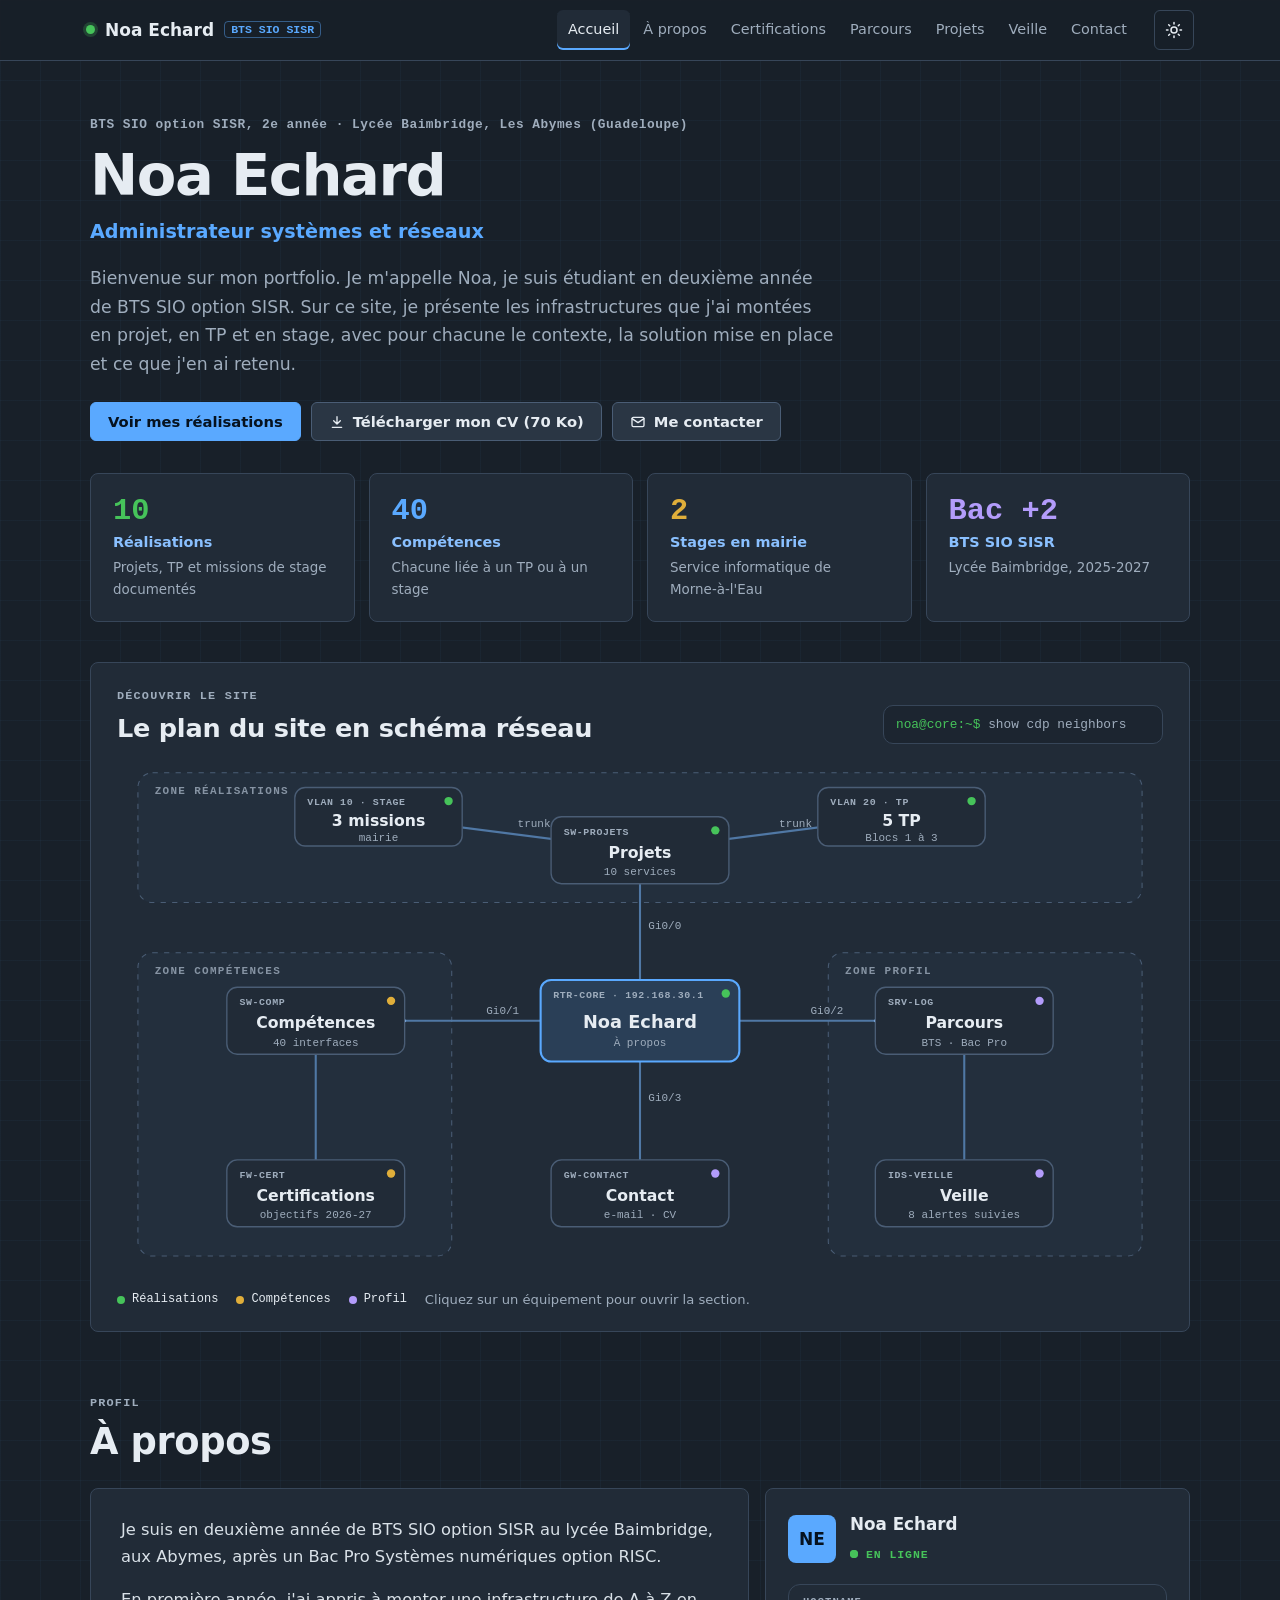
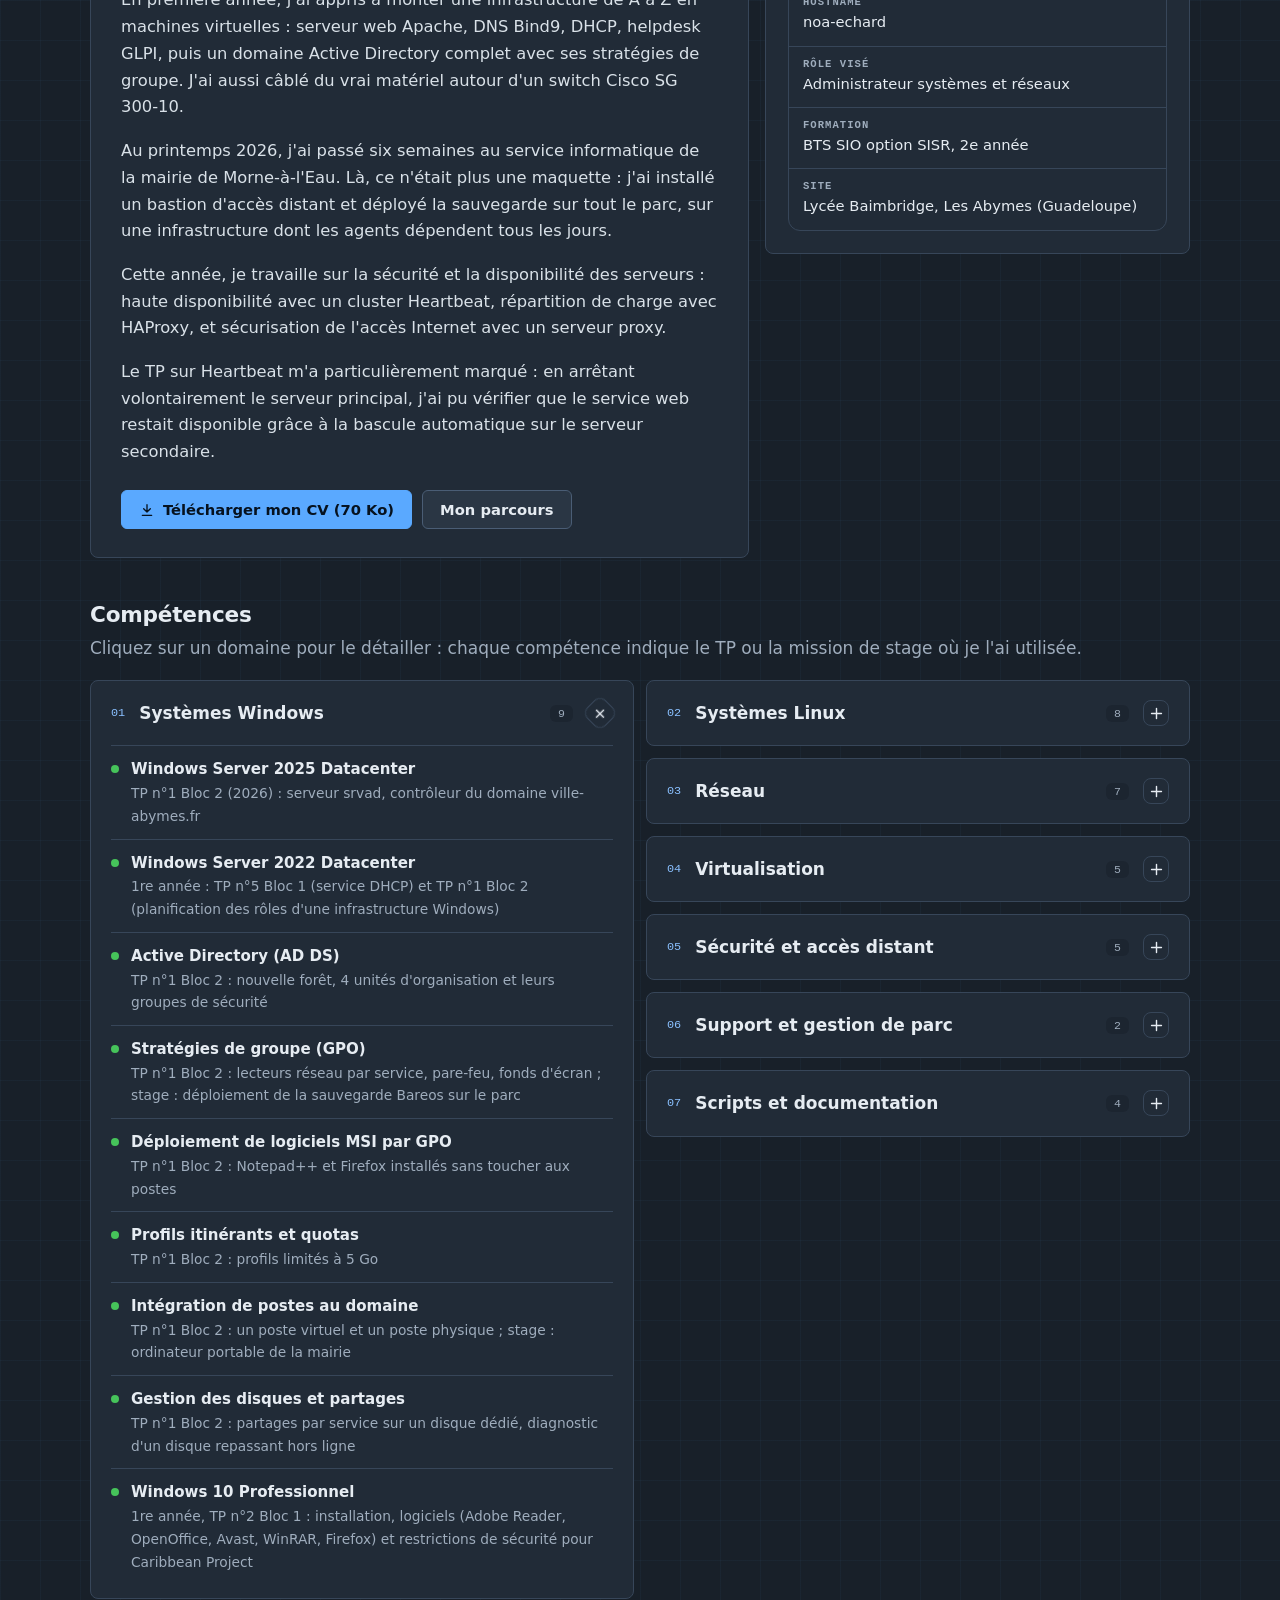
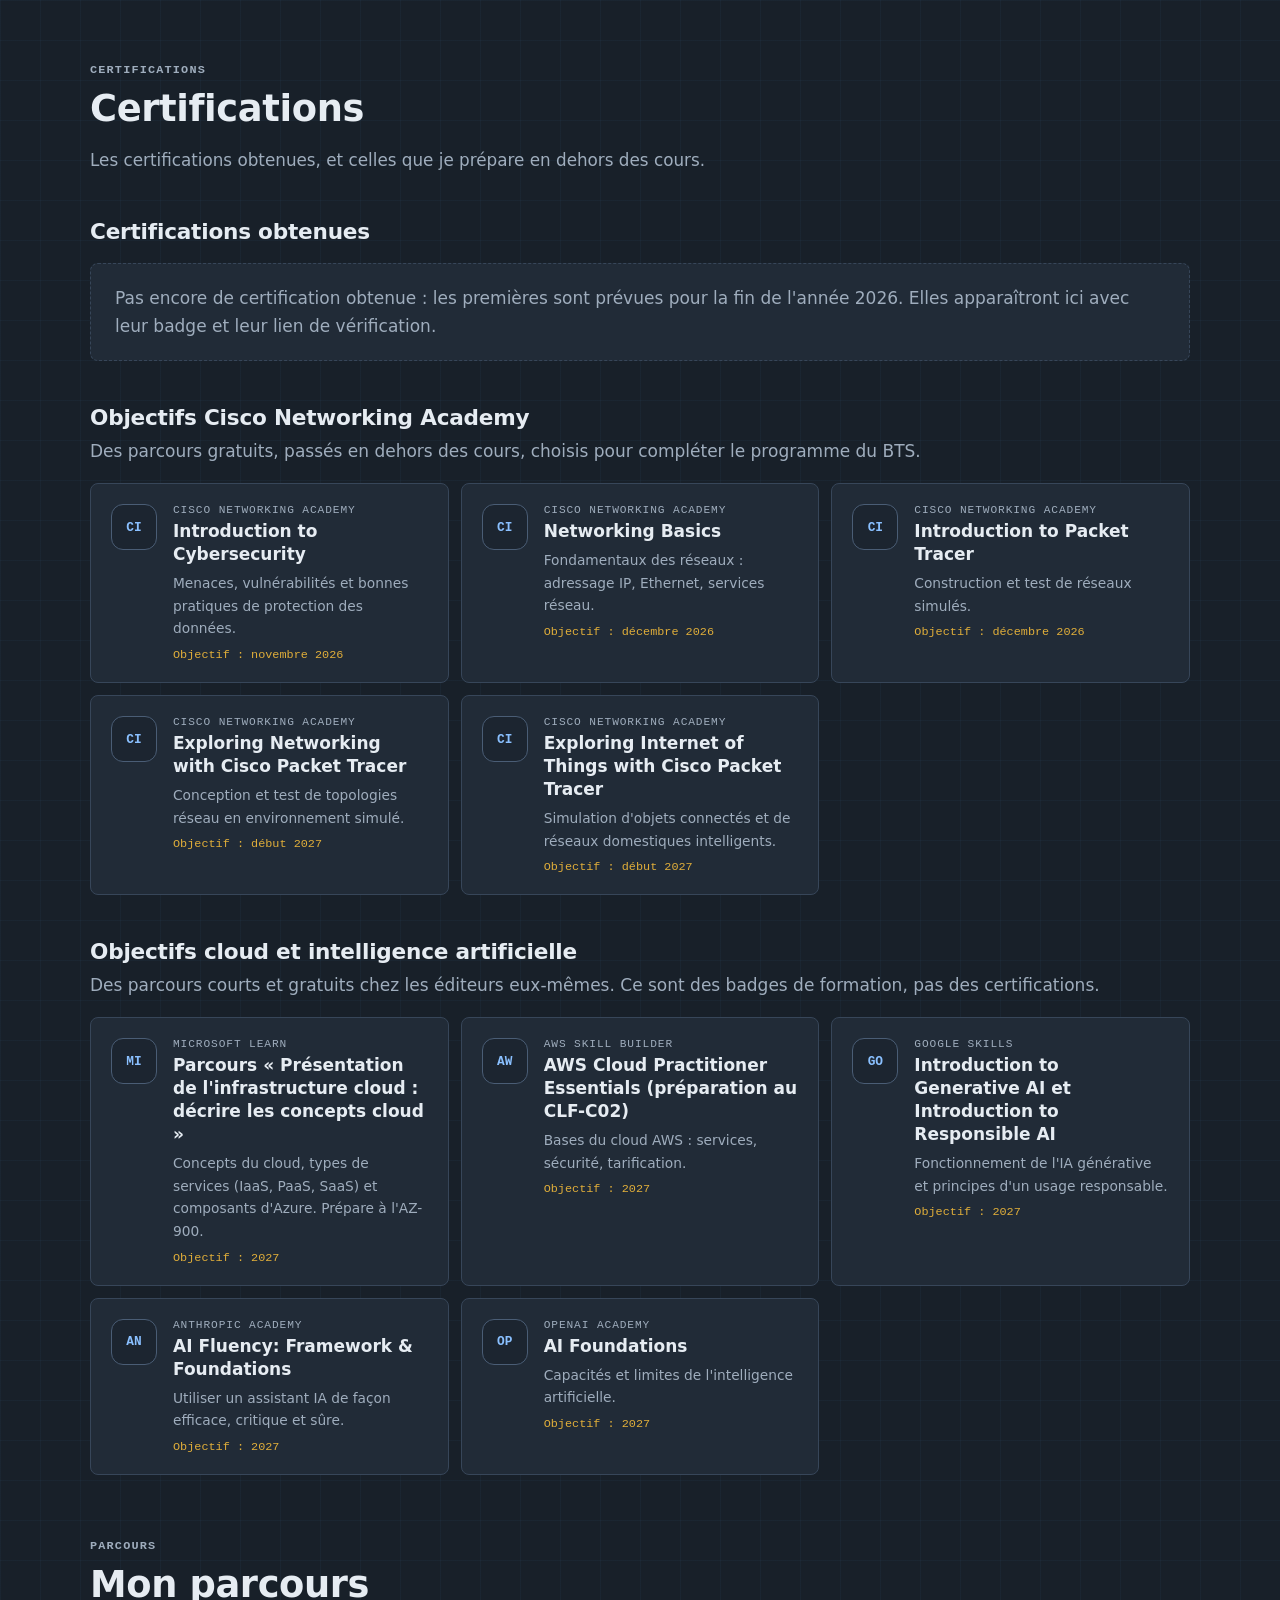
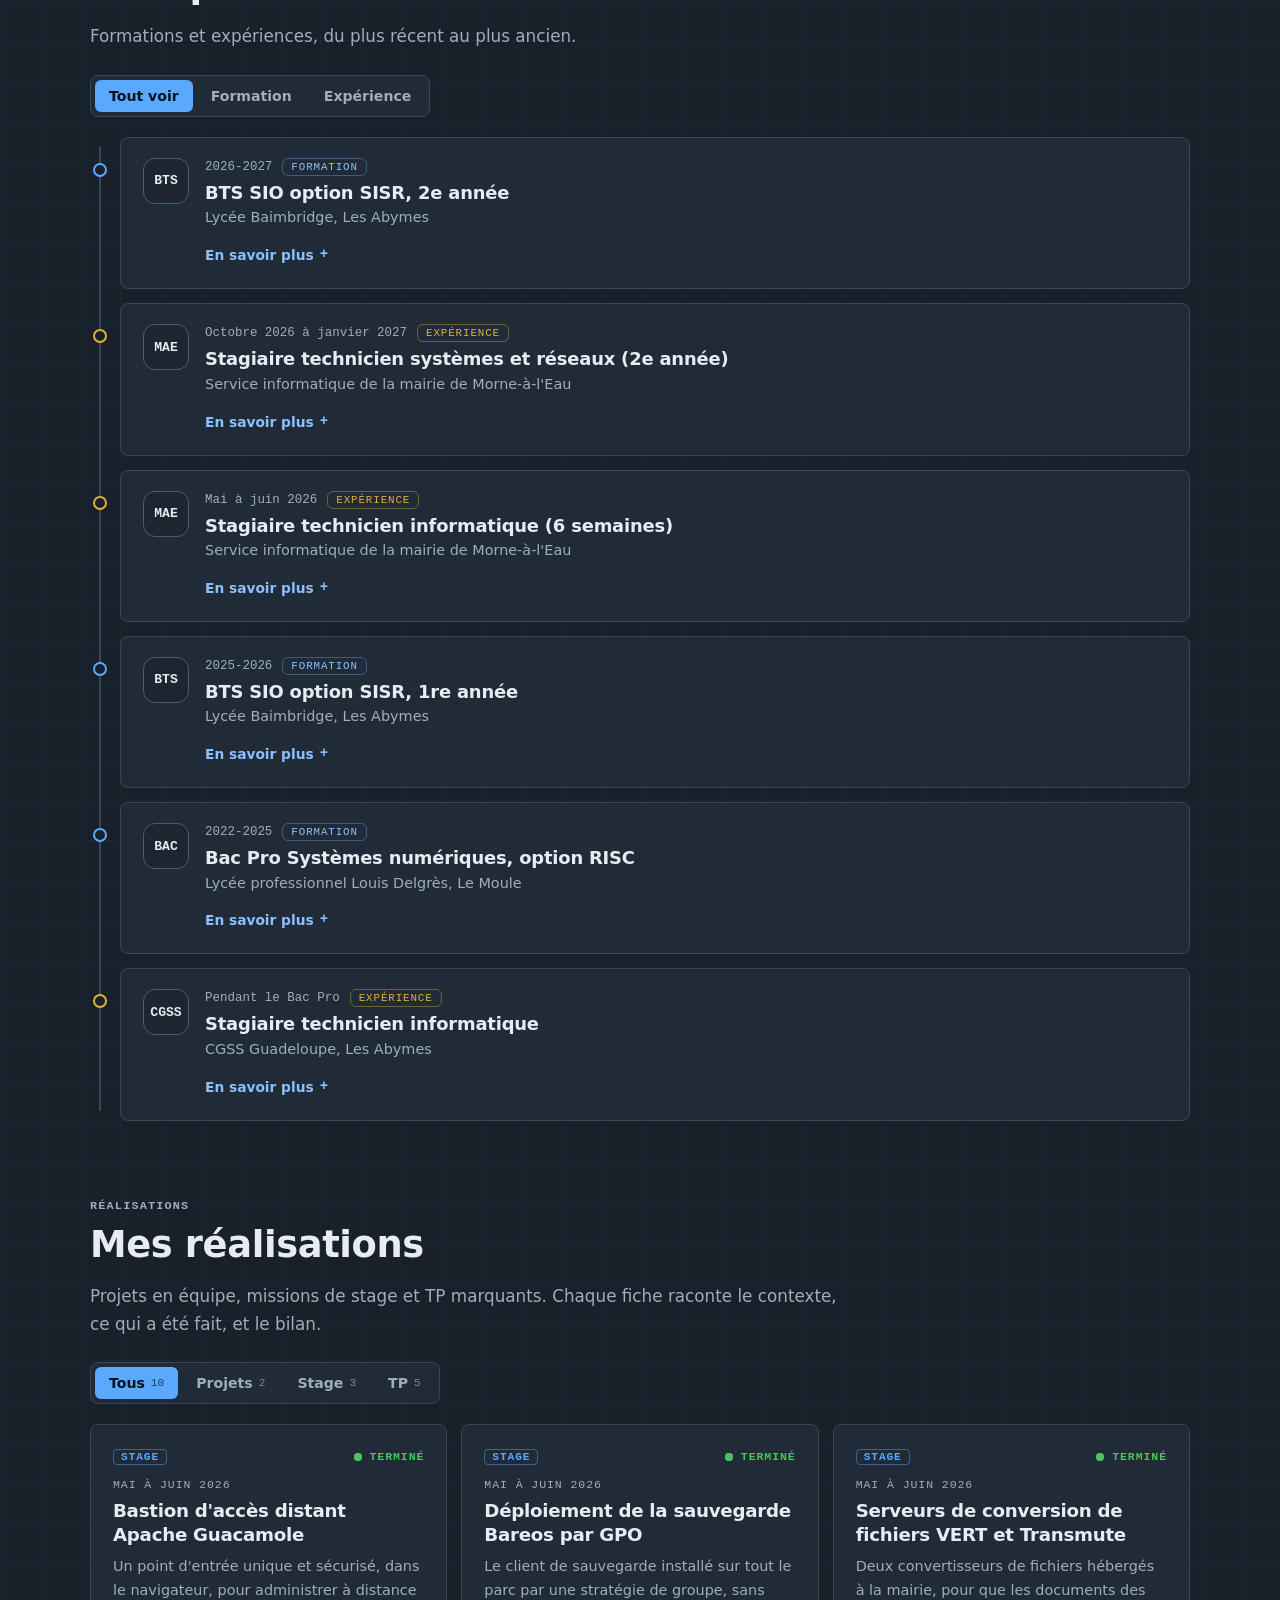
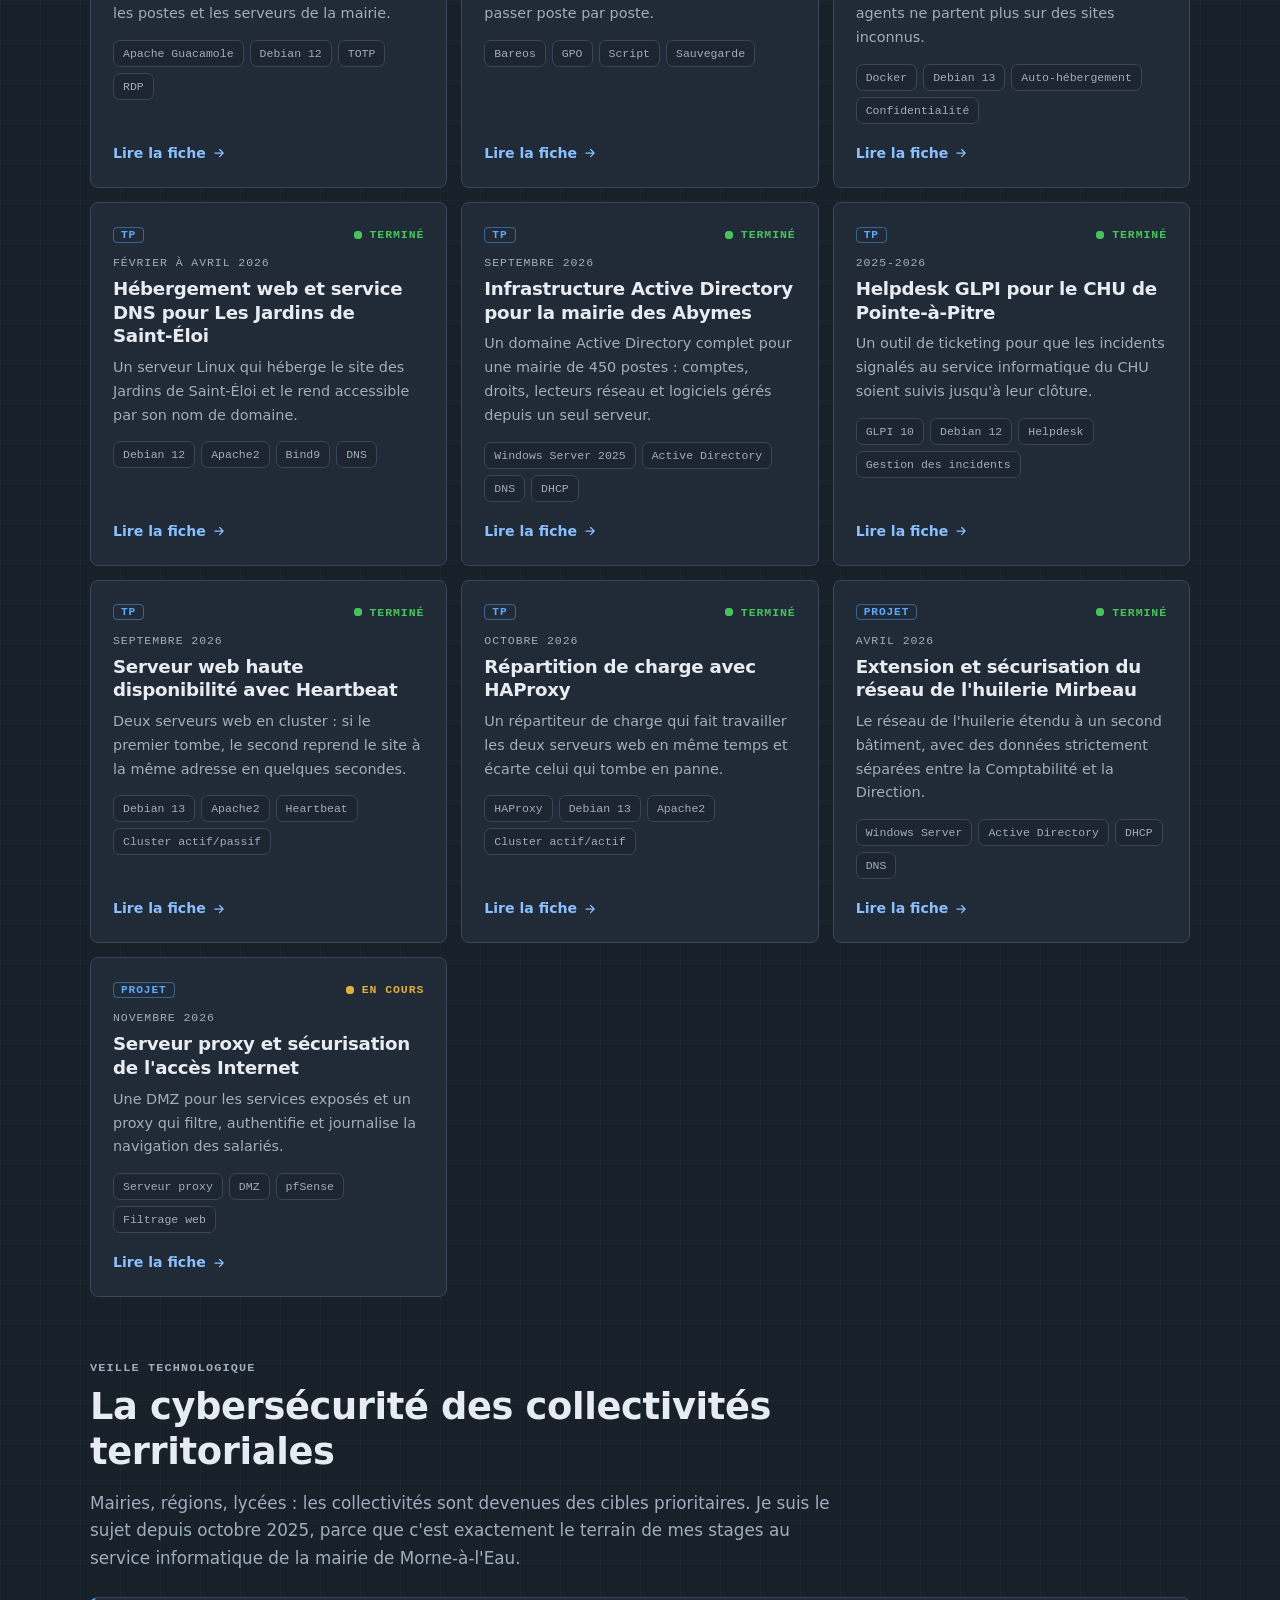
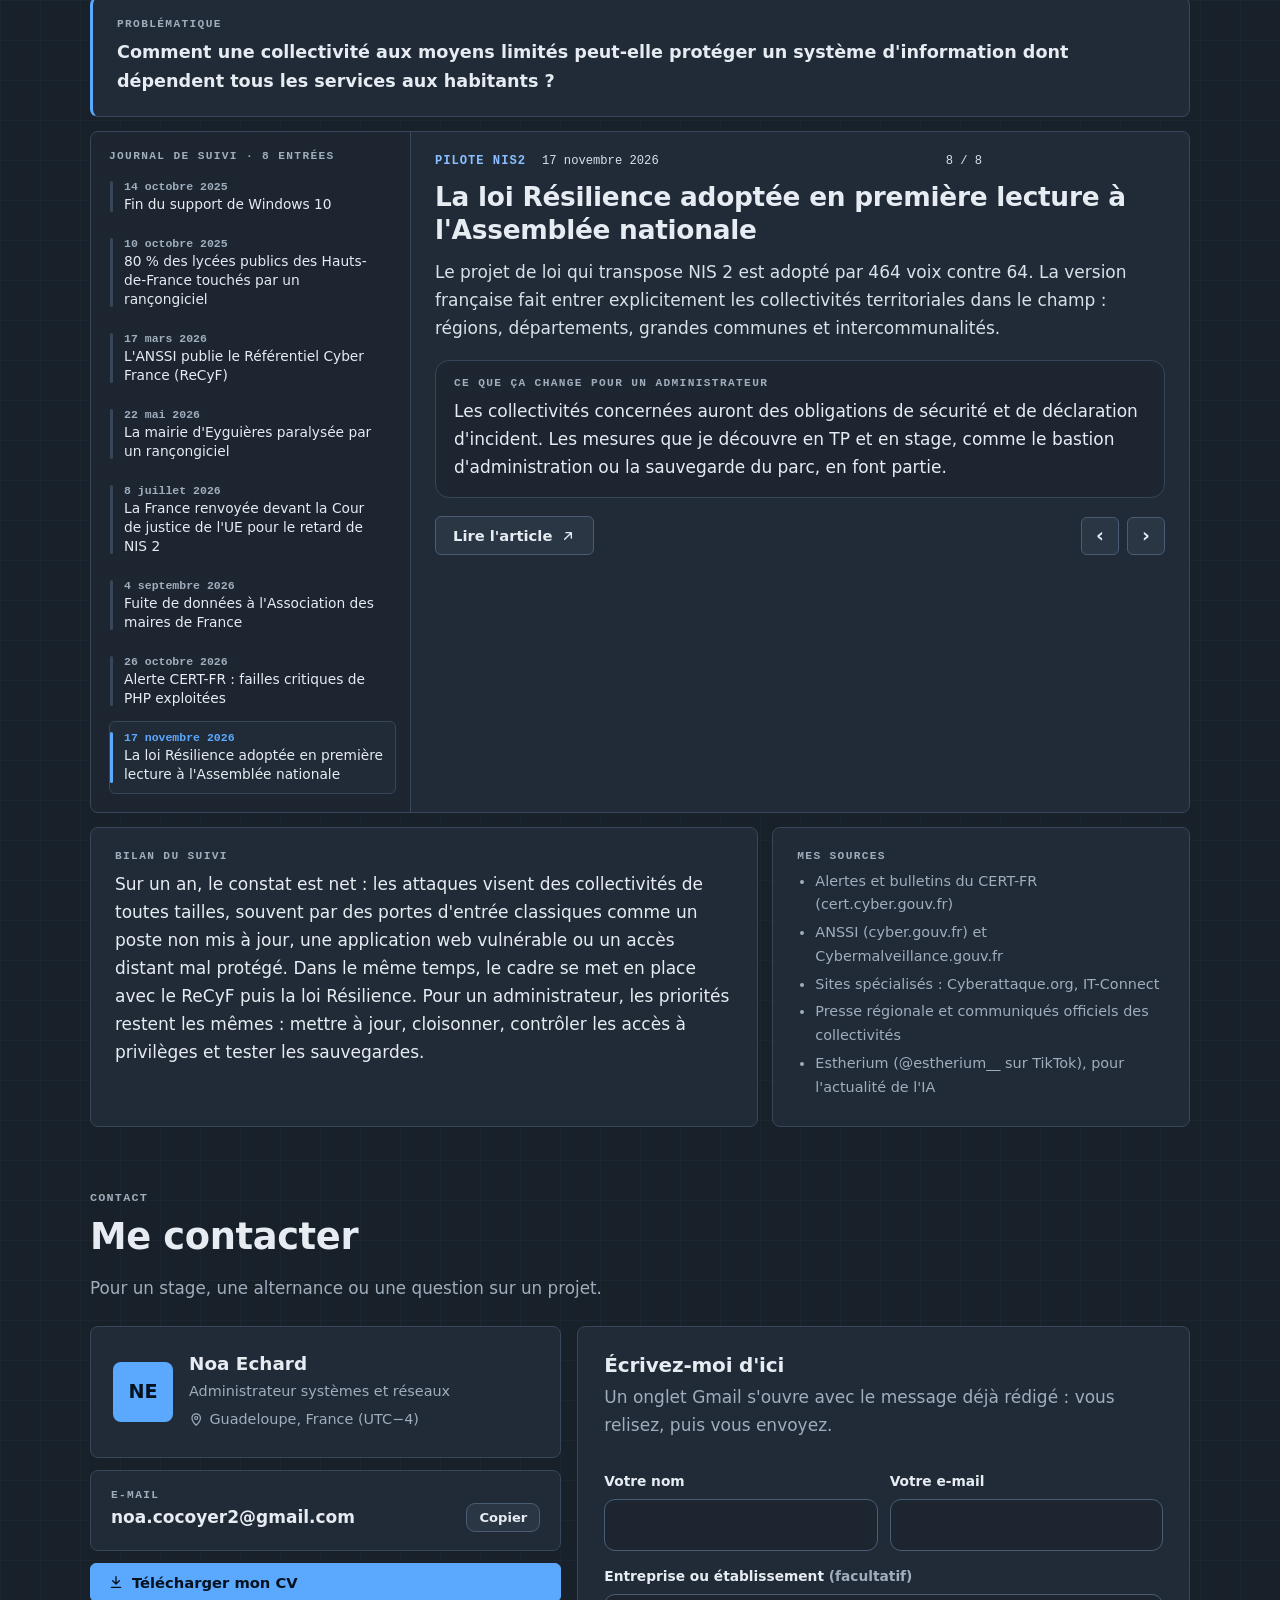
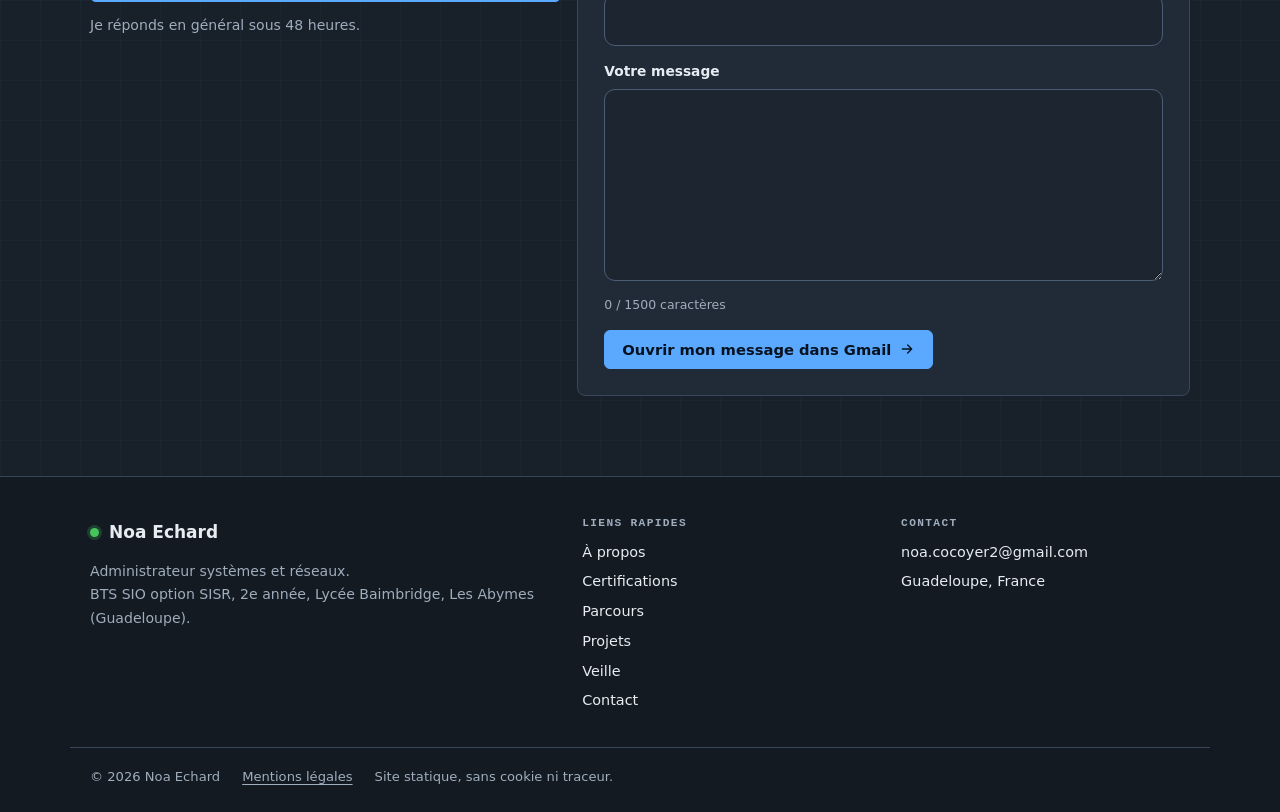
==== commit ab9c4f81: "Retour au thème du site (couleurs, barre du haut, accueil) avec les nouvelles pages ; ajout de DESIG" ====
--- a/index.html
+++ b/index.html
@@ -3,12 +3,9 @@
 <head>
   <meta charset="utf-8">
   <meta name="viewport" content="width=device-width, initial-scale=1">
-  <meta name="theme-color" content="#070a11">
+  <meta name="theme-color" content="#182029">
   <link rel="icon" href="favicon.svg" type="image/svg+xml">
-  <link rel="preconnect" href="https://fonts.googleapis.com">
-  <link rel="preconnect" href="https://fonts.gstatic.com" crossorigin>
-  <link rel="stylesheet" href="https://fonts.googleapis.com/css2?family=Geist:wght@300..800&family=Geist+Mono:wght@400..700&family=Instrument+Serif:ital@0;1&display=swap">
-  <link rel="stylesheet" href="assets/css/style.css?v=21">
+  <link rel="stylesheet" href="assets/css/style.css?v=23">
   <script>try{if(localStorage.getItem("theme")==="light")document.documentElement.setAttribute("data-theme","light")}catch(e){}</script>
   <title>Noa Echard — Portfolio BTS SIO SISR, administration systèmes et réseaux</title>
   <meta name="description" content="Noa Echard, étudiant en BTS SIO SISR. Windows Server, Active Directory, Debian, haute disponibilité, bastion Guacamole : projets, TP et stages documentés.">
@@ -20,7 +17,7 @@
 <body data-page="accueil">
   <div id="app"></div>
   <noscript><p style="padding:24px">Ce site utilise JavaScript pour afficher son contenu.</p></noscript>
-  <script src="assets/js/data.js?v=21"></script>
-  <script src="assets/js/app.js?v=21"></script>
+  <script src="assets/js/data.js?v=23"></script>
+  <script src="assets/js/app.js?v=23"></script>
 </body>
 </html>
--- a/assets/css/style.css
+++ b/assets/css/style.css
@@ -7,83 +7,83 @@
 
 /* 01. COULEURS ET POLICES ------------------------------------------------- */
 :root {
-  --bleu: #3b82f6;
-  --bleu-clair: #60a5fa;
-  --indigo: #6366f1;
-  --vert: #34d399;
-  --ambre: #fbbf24;
-  --violet: #a78bfa;
+  --fond: #182029;
+  --surface: #212b37;
+  --surface-pleine: #212b37;
+  --surface-survol: #2a3644;
+  --surface-douce: #1c2530;
+  --bordure: #374659;
+  --bordure-forte: #4a5d75;
+  --texte: #e6ecf2;
+  --muet: #9fadbd;
+  --bleu: #5aa9ff;
+  --bleu-clair: #8ac0ff;
+  --indigo: #5aa9ff;
+  --vert: #46c35a;
+  --ambre: #e0ae3a;
+  --violet: #b39cfb;
   --rouge: #f87171;
-
-  --fond: #070a11;
-  --texte: #f4f6fb;
-  --muet: #94a3b8;
-  --surface: rgba(15, 20, 32, .78);
-  --surface-pleine: #0e131f;
-  --surface-survol: rgba(22, 29, 46, .94);
-  --surface-douce: rgba(17, 24, 39, .6);
-  --bordure: rgba(255, 255, 255, .08);
-  --bordure-forte: rgba(255, 255, 255, .16);
-  --ombre: 0 1px 2px rgba(0, 0, 0, .35), 0 16px 38px -12px rgba(0, 0, 0, .6);
-  --ombre-survol: 0 24px 50px -15px rgba(37, 99, 235, .3), 0 4px 16px rgba(0, 0, 0, .45);
-  --point: rgba(255, 255, 255, .055);
-  --lueur-1: rgba(59, 130, 246, .16);
-  --lueur-2: rgba(99, 102, 241, .11);
-
-  --sans: "Geist", Inter, system-ui, -apple-system, "Segoe UI", Roboto, sans-serif;
-  --mono: "Geist Mono", ui-monospace, "Cascadia Code", Consolas, monospace;
-  --serif: "Instrument Serif", Georgia, "Times New Roman", serif;
-  --rayon: 18px;
-  --largeur: 1180px;
-  --ease: cubic-bezier(.16, 1, .3, 1);
+  --btn-texte: #06121f;
+  --entete-fond: rgba(24, 32, 41, .92);
+  --pied-fond: #131a22;
+  --grille: rgba(90, 169, 255, .04);
+  --ombre: 0 10px 28px -14px rgba(0, 0, 0, .55);
+  --ombre-survol: 0 10px 28px -14px rgba(0, 0, 0, .55);
+
+  --sans: system-ui, -apple-system, "Segoe UI", Roboto, Ubuntu, sans-serif;
+  --mono: ui-monospace, "Cascadia Code", "JetBrains Mono", Consolas, "Liberation Mono", monospace;
+  --serif: var(--sans);
+  --rayon: 8px;
+  --largeur: 1140px;
+  --ease: cubic-bezier(.2, .8, .2, 1);
+  color-scheme: dark;
 }
 
 [data-theme="light"] {
-  --bleu: #2563eb;
-  --bleu-clair: #3b82f6;
-  --indigo: #4f46e5;
-  --vert: #059669;
-  --ambre: #b45309;
-  --violet: #7c3aed;
-  --fond: #f7f8fa;
-  --texte: #0b0f19;
-  --muet: #525d73;
-  --surface: rgba(255, 255, 255, .86);
-  --surface-pleine: #fff;
-  --surface-survol: #fff;
-  --surface-douce: #f1f4f9;
-  --bordure: rgba(15, 23, 42, .09);
-  --bordure-forte: rgba(15, 23, 42, .18);
-  --ombre: 0 1px 2px rgba(15, 23, 42, .04), 0 10px 30px -10px rgba(15, 23, 42, .1);
-  --ombre-survol: 0 20px 45px -15px rgba(37, 99, 235, .2), 0 4px 12px -2px rgba(15, 23, 42, .06);
-  --point: rgba(15, 23, 42, .07);
-  --lueur-1: rgba(59, 130, 246, .10);
-  --lueur-2: rgba(99, 102, 241, .07);
+  --fond: #f4f6f9;
+  --surface: #ffffff;
+  --surface-pleine: #ffffff;
+  --surface-survol: #e9eef4;
+  --surface-douce: #f1f4f8;
+  --bordure: #d3dbe5;
+  --bordure-forte: #b4c2d3;
+  --texte: #18202a;
+  --muet: #556273;
+  --bleu: #1866c9;
+  --bleu-clair: #1866c9;
+  --indigo: #1866c9;
+  --vert: #1f8a33;
+  --ambre: #a96e00;
+  --violet: #6d4fd6;
+  --rouge: #c53030;
+  --btn-texte: #ffffff;
+  --entete-fond: rgba(244, 246, 249, .92);
+  --pied-fond: #e8edf3;
+  --grille: rgba(24, 102, 201, .05);
+  --ombre: 0 10px 24px -14px rgba(15, 23, 42, .22);
+  --ombre-survol: 0 10px 24px -14px rgba(15, 23, 42, .22);
+  color-scheme: light;
 }
 
 /* 02. BASE ---------------------------------------------------------------- */
 *, *::before, *::after { box-sizing: border-box; }
-html { -webkit-text-size-adjust: 100%; scroll-behavior: smooth; scroll-padding-top: 96px; }
+html { -webkit-text-size-adjust: 100%; scroll-behavior: smooth; scroll-padding-top: 76px; }
 body {
   margin: 0; min-height: 100vh;
   background-color: var(--fond);
   background-image:
-    radial-gradient(at 15% 0, var(--lueur-1) 0, transparent 50%),
-    radial-gradient(at 88% 12%, var(--lueur-2) 0, transparent 45%),
-    radial-gradient(var(--point) 1px, transparent 1px);
-  background-size: 100% 100%, 100% 100%, 24px 24px;
-  background-attachment: fixed;
-  color: var(--texte); font-family: var(--sans); font-size: 1rem; line-height: 1.65;
+    linear-gradient(var(--grille) 1px, transparent 1px),
+    linear-gradient(90deg, var(--grille) 1px, transparent 1px);
+  background-size: 40px 40px;
+  color: var(--texte); font-family: var(--sans); font-size: 1.0625rem; line-height: 1.65;
   -webkit-font-smoothing: antialiased;
   transition: background-color .3s, color .3s;
 }
 img, svg { max-width: 100%; }
 a { color: inherit; text-decoration: none; }
 p { margin: 0 0 1em; }
-h1, h2, h3, h4 { margin: 0; line-height: 1.1; letter-spacing: -.025em; font-weight: 600; }
-em { font-family: var(--serif); font-style: italic; font-weight: 400; letter-spacing: -.01em;
-  background: linear-gradient(100deg, var(--bleu-clair), var(--indigo) 60%, var(--violet));
-  -webkit-background-clip: text; background-clip: text; color: transparent; padding-right: .06em; }
+h1, h2, h3, h4 { margin: 0; line-height: 1.2; letter-spacing: -.01em; font-weight: 700; }
+em { font-style: normal; }
 :focus-visible { outline: 2px solid var(--bleu); outline-offset: 3px; border-radius: 6px; }
 ::selection { background: var(--bleu); color: #fff; }
 .sr { position: absolute; width: 1px; height: 1px; overflow: hidden; clip: rect(0 0 0 0); white-space: nowrap; }
@@ -99,74 +99,55 @@
 /* Verre dépoli */
 .glass {
   background: var(--surface); border: 1px solid var(--bordure); border-radius: var(--rayon);
-  box-shadow: var(--ombre); backdrop-filter: blur(18px); -webkit-backdrop-filter: blur(18px);
-  transition: transform .4s var(--ease), box-shadow .4s var(--ease), border-color .3s, background-color .3s;
+  transition: transform .25s var(--ease), box-shadow .25s var(--ease), border-color .2s, background-color .2s;
 }
 
 /* Apparition au défilement */
-.reveal { opacity: 0; transform: translateY(18px); transition: opacity .8s var(--ease), transform .8s var(--ease); }
+.reveal { opacity: 0; transform: translateY(10px); transition: opacity .5s var(--ease), transform .5s var(--ease); }
 .reveal.vu { opacity: 1; transform: none; }
 
-/* 03. NAVIGATION ---------------------------------------------------------- */
-.nav-wrap { position: fixed; top: 14px; left: 0; right: 0; z-index: 100; padding: 0 16px; pointer-events: none; }
-.nav {
-  pointer-events: auto; max-width: var(--largeur); margin: 0 auto; display: flex; align-items: center; gap: 14px;
-  padding: 8px 10px 8px 14px; border-radius: 16px; border: 1px solid var(--bordure);
-  background: color-mix(in srgb, var(--surface-pleine) 55%, transparent);
-  backdrop-filter: blur(16px); -webkit-backdrop-filter: blur(16px);
-  transition: background .3s, box-shadow .3s;
-}
-.nav.defile { background: color-mix(in srgb, var(--surface-pleine) 86%, transparent); box-shadow: var(--ombre); }
-.logo { display: inline-flex; align-items: center; gap: 10px; font-weight: 700; letter-spacing: -.01em; }
-.logo-badge {
-  display: grid; place-items: center; width: 32px; height: 32px; border-radius: 9px;
-  background: linear-gradient(135deg, var(--bleu), var(--indigo)); color: #fff; font-size: .78rem; font-weight: 700;
-  box-shadow: 0 6px 18px -6px rgba(59, 130, 246, .7);
-}
-.logo-txt { font-size: .95rem; }
-.menu { display: flex; gap: 2px; list-style: none; margin: 0 auto; padding: 0; }
-.menu a { display: block; padding: 7px 11px; border-radius: 9px; font-size: .86rem; color: var(--muet); transition: color .2s, background .2s; }
-.menu a:hover { color: var(--texte); background: var(--surface-douce); }
-.menu a.actif { color: var(--bleu-clair); background: color-mix(in srgb, var(--bleu) 14%, transparent); }
-[data-theme="light"] .menu a.actif { color: var(--bleu); }
-.nav-actions { display: flex; align-items: center; gap: 8px; margin-left: auto; }
-.btn-cv {
-  display: inline-flex; align-items: center; gap: 6px; padding: 7px 13px; border-radius: 10px;
-  background: var(--texte); color: var(--fond); font-size: .84rem; font-weight: 600;
-}
-.btn-cv:hover { opacity: .88; }
-.theme-btn, .burger {
-  display: grid; place-items: center; width: 36px; height: 36px; border-radius: 10px; cursor: pointer;
-  border: 1px solid var(--bordure); background: transparent; color: var(--texte);
-}
-.theme-btn:hover, .burger:hover { background: var(--surface-douce); }
-.theme-btn svg { width: 17px; height: 17px; }
+/* 03. BARRE DU HAUT ------------------------------------------------------ */
+.nav-wrap { position: sticky; top: 0; z-index: 100; background: var(--entete-fond); border-bottom: 1px solid var(--bordure);
+  backdrop-filter: blur(8px); -webkit-backdrop-filter: blur(8px); }
+.nav { max-width: var(--largeur); margin: 0 auto; padding: 0 16px; min-height: 60px; display: flex; align-items: center; gap: 16px; }
+.logo { display: inline-flex; align-items: center; gap: 10px; font-weight: 700; white-space: nowrap; color: var(--texte); }
+.logo-led { width: 9px; height: 9px; border-radius: 50%; background: var(--vert); box-shadow: 0 0 0 3px color-mix(in srgb, var(--vert) 22%, transparent); animation: pouls 2.4s ease-in-out infinite; }
+@keyframes pouls { 50% { box-shadow: 0 0 0 6px transparent; } }
+.logo-role { font: 600 .72rem var(--mono); color: var(--bleu); border: 1px solid color-mix(in srgb, var(--bleu) 45%, transparent); border-radius: 4px; padding: 1px 6px; }
+.menu { display: flex; gap: 2px; list-style: none; margin: 0 0 0 auto; padding: 0; }
+.menu a { display: block; padding: 8px 11px; border-radius: 6px; font-size: .9rem; color: var(--muet); }
+.menu a:hover { color: var(--texte); background: var(--surface-survol); }
+.menu a.actif { color: var(--texte); background: var(--surface); box-shadow: inset 0 -2px 0 var(--bleu); }
+.nav-actions { display: flex; align-items: center; gap: 8px; }
+.theme-btn, .burger { display: grid; place-items: center; width: 40px; height: 40px; border-radius: 6px; cursor: pointer;
+  border: 1px solid var(--bordure); background: transparent; color: var(--texte); }
+.theme-btn:hover, .burger:hover { background: var(--surface-survol); }
+.theme-btn svg { width: 18px; height: 18px; }
 .theme-btn svg:last-child { display: none; }
 [data-theme="light"] .theme-btn svg:first-child { display: none; }
 [data-theme="light"] .theme-btn svg:last-child { display: block; }
 .burger { display: none; position: relative; }
 .burger span:not(.sr), .burger span:not(.sr)::before, .burger span:not(.sr)::after {
-  display: block; width: 16px; height: 2px; background: currentColor; border-radius: 2px; position: relative; content: "";
-}
-.burger span:not(.sr)::before { position: absolute; top: -5px; }
-.burger span:not(.sr)::after { position: absolute; top: 5px; }
+  display: block; width: 18px; height: 2px; background: currentColor; border-radius: 2px; position: relative; content: ""; }
+.burger span:not(.sr)::before { position: absolute; top: -6px; }
+.burger span:not(.sr)::after { position: absolute; top: 6px; }
 
 /* 04. BOUTONS, ÉTIQUETTES, ÉTATS ------------------------------------------ */
 .boutons { display: flex; flex-wrap: wrap; align-items: center; gap: 10px; margin-top: 24px; }
 .btn {
-  display: inline-flex; align-items: center; gap: 8px; padding: 10px 17px; border-radius: 12px; cursor: pointer;
-  border: 1px solid var(--bordure-forte); background: var(--surface); color: var(--texte);
-  font: 600 .9rem var(--sans); transition: transform .25s var(--ease), border-color .2s, background .2s, box-shadow .25s;
-}
-.btn:hover { transform: translateY(-1px); border-color: var(--bleu); }
-.btn-plein { background: linear-gradient(135deg, var(--bleu), var(--indigo)); border-color: transparent; color: #fff;
-  box-shadow: 0 10px 26px -10px rgba(59, 130, 246, .75); }
-.btn-plein:hover { box-shadow: 0 14px 30px -10px rgba(59, 130, 246, .9); }
+  display: inline-flex; align-items: center; gap: 8px; padding: 10px 17px; border-radius: 6px; cursor: pointer;
+  border: 1px solid var(--bordure-forte); background: var(--surface-survol); color: var(--texte);
+  font: 600 .92rem var(--sans); transition: border-color .2s, background .2s, filter .2s;
+}
+.btn:hover { border-color: var(--bleu); }
+.btn-plein { background: var(--bleu); border-color: var(--bleu); color: var(--btn-texte); }
+.btn-plein:hover { filter: brightness(1.1); }
 .btn-petit { padding: 6px 12px; font-size: .82rem; border-radius: 9px; }
 .btn-ico { width: 38px; height: 38px; padding: 0; justify-content: center; font-size: 1.2rem; }
 .btn svg { width: 16px; height: 16px; }
 
-.eyebrow { font-family: var(--mono); font-size: .76rem; letter-spacing: .14em; text-transform: uppercase; color: var(--muet); margin: 0 0 14px; }
+.eyebrow, .panneau-lib { font: 700 .74rem var(--mono); letter-spacing: .1em; text-transform: uppercase; color: var(--muet); margin: 0 0 10px; }
+.p-titre { font-size: 1.4rem; margin-bottom: 16px; padding-bottom: 10px; border-bottom: 1px solid var(--bordure); }
 .eyebrow span { color: var(--bleu-clair); }
 [data-theme="light"] .eyebrow span { color: var(--bleu); }
 
@@ -183,32 +164,22 @@
 .badge { font-family: var(--mono); font-size: .68rem; text-transform: uppercase; letter-spacing: .08em; padding: 2px 8px; border-radius: 6px; border: 1px solid; }
 .badge-formation { color: var(--bleu-clair); border-color: color-mix(in srgb, var(--bleu) 40%, transparent); }
 .badge-stage { color: var(--ambre); border-color: color-mix(in srgb, var(--ambre) 40%, transparent); }
-.avatar { display: grid; place-items: center; width: 48px; height: 48px; border-radius: 14px; flex-shrink: 0;
-  background: linear-gradient(135deg, var(--bleu), var(--indigo)); color: #fff; font-weight: 700; }
-.avatar-xl { width: 64px; height: 64px; font-size: 1.3rem; border-radius: 18px; }
+.avatar { display: grid; place-items: center; width: 48px; height: 48px; border-radius: 8px; flex-shrink: 0;
+  background: var(--bleu); color: var(--btn-texte); font-weight: 800; }
+.avatar-xl { width: 60px; height: 60px; font-size: 1.2rem; }
 .lien { display: inline-flex; align-items: center; gap: 4px; color: var(--bleu-clair); font-weight: 600; font-size: .88rem; }
 
-/* 05. HERO ---------------------------------------------------------------- */
-.hero { position: relative; padding: 150px 0 0; overflow: hidden; }
-.globe { position: absolute; inset: 0; width: 100%; height: 100%; pointer-events: none; z-index: 0;
-  -webkit-mask-image: linear-gradient(180deg, #000 70%, transparent); mask-image: linear-gradient(180deg, #000 70%, transparent); }
-.hero .cadre { position: relative; z-index: 1; }
-.hero-grille { min-height: 470px; display: flex; align-items: center; }
-.hero-texte { max-width: 640px; }
-.statut-pill { display: inline-flex; align-items: center; gap: 10px; padding: 6px 13px; border-radius: 99px; font-size: .8rem;
-  color: var(--muet); border: 1px solid var(--bordure); background: var(--surface); margin-bottom: 22px; }
-.statut-pill .led { color: var(--vert); }
-.hero h1 { font-size: clamp(3rem, 9vw, 6.2rem); font-weight: 600; letter-spacing: -.045em; line-height: .98; }
-.hero h1 em { padding-right: .1em; }
-.hero-sous { font-family: var(--mono); font-size: clamp(.72rem, 1.6vw, .85rem); letter-spacing: .2em; text-transform: uppercase; color: var(--bleu-clair); margin: 20px 0 18px; }
-[data-theme="light"] .hero-sous { color: var(--bleu); }
-.hero-intro { font-size: 1.08rem; color: var(--muet); max-width: 60ch; }
-
-.stats { list-style: none; margin: 46px 0 0; padding: 0; display: grid; grid-template-columns: repeat(4, minmax(0, 1fr)); gap: 14px; }
+/* 05. ACCUEIL ------------------------------------------------------------- */
+.hero { padding: 56px 0 0; }
+.hero-surtitre { font: 600 .8rem var(--mono); color: var(--muet); letter-spacing: .04em; margin-bottom: 14px; }
+.hero h1 { font-size: clamp(2.4rem, 6vw, 3.6rem); font-weight: 800; letter-spacing: -.025em; line-height: 1.05; }
+.hero-poste { color: var(--bleu); font-weight: 700; font-size: 1.2rem; margin: 10px 0 16px; }
+.hero-intro { font-size: 1.08rem; color: var(--muet); max-width: 68ch; }
+.stats { list-style: none; margin: 32px 0 0; padding: 0; display: grid; grid-template-columns: repeat(4, minmax(0, 1fr)); gap: 14px; }
 .stats-3 { grid-template-columns: repeat(3, minmax(0, 1fr)); margin-top: 18px; }
 .stat { padding: 20px 22px; display: flex; flex-direction: column; gap: 2px; }
-.stat:hover { transform: translateY(-3px); border-color: color-mix(in srgb, var(--bleu) 40%, transparent); box-shadow: var(--ombre-survol); }
-.stat-val { font-size: 2rem; font-weight: 700; letter-spacing: -.03em; line-height: 1.1; }
+.stat:nth-child(1) .stat-val { color: var(--vert); } .stat:nth-child(2) .stat-val { color: var(--bleu); } .stat:nth-child(3) .stat-val { color: var(--ambre); } .stat:nth-child(4) .stat-val { color: var(--violet); }
+.stat-val { font: 700 1.9rem var(--mono); line-height: 1.15; }
 .stat-lib { color: var(--bleu-clair); font-weight: 600; font-size: .9rem; }
 [data-theme="light"] .stat-lib { color: var(--bleu); }
 .stat-desc { color: var(--muet); font-size: .84rem; }
@@ -223,9 +194,9 @@
 @keyframes defile { to { transform: translateX(-50%); } }
 
 /* 06. SECTIONS ------------------------------------------------------------ */
-.section { padding: 96px 0 0; }
-.sec-tete { margin-bottom: 36px; max-width: 760px; }
-.sec-tete h2 { font-size: clamp(2.1rem, 5vw, 3.4rem); }
+.section { padding: 64px 0 0; }
+.sec-tete { margin-bottom: 24px; max-width: 760px; }
+.sec-tete h2 { font-size: clamp(1.7rem, 3.6vw, 2.3rem); }
 .sec-chapo { color: var(--muet); font-size: 1.05rem; margin: 16px 0 0; }
 .sous-sec { margin-top: 44px; }
 .sous-tete { margin-bottom: 18px; }
@@ -237,10 +208,10 @@
 .vide { padding: 20px 24px; color: var(--muet); border-style: dashed; margin: 0; }
 
 /* Topologie */
-.topo-sec { padding-top: 70px; }
+.topo-sec { padding-top: 40px; }
 .topo-panneau { padding: 26px 26px 20px; }
 .topo-tete { display: flex; justify-content: space-between; align-items: flex-end; gap: 16px; flex-wrap: wrap; margin-bottom: 10px; }
-.topo-tete h2 { font-size: clamp(1.6rem, 3.6vw, 2.4rem); }
+.topo-tete h2 { font-size: clamp(1.3rem, 2.6vw, 1.6rem); }
 .topo-console { font-family: var(--mono); font-size: .8rem; padding: 8px 12px; border-radius: 10px; background: var(--surface-douce); border: 1px solid var(--bordure); color: var(--muet); min-width: 280px; }
 .topo-console .prompt { color: var(--vert); }
 .topo { display: block; width: 100%; height: auto; overflow: visible; }
@@ -259,7 +230,7 @@
 .n-led { fill: var(--vert); }
 .n-ambre .n-led { fill: var(--ambre); }
 .n-violet .n-led { fill: var(--violet); }
-.n-core rect { stroke: var(--bleu); stroke-width: 2; fill: color-mix(in srgb, var(--bleu) 16%, var(--surface-pleine)); filter: drop-shadow(0 8px 24px rgba(59, 130, 246, .35)); }
+.n-core rect { stroke: var(--bleu); stroke-width: 2; fill: color-mix(in srgb, var(--bleu) 16%, var(--surface-pleine)); }
 .n-core .n-nom { font-size: 17px; }
 .n-off rect { stroke-dasharray: 5 5; opacity: .55; }
 .n-off text { opacity: .55; }
@@ -325,15 +296,15 @@
 .liens { display: flex; gap: 14px; margin: 8px 0 0; }
 
 /* Filtres */
-.filtres { display: inline-flex; flex-wrap: wrap; gap: 4px; padding: 4px; border-radius: 13px; border: 1px solid var(--bordure); background: var(--surface); margin-bottom: 24px; }
-.filtre { border: 0; background: transparent; color: var(--muet); font: 500 .86rem var(--sans); padding: 8px 14px; border-radius: 9px; cursor: pointer; display: inline-flex; align-items: center; gap: 6px; }
+.filtres { display: inline-flex; flex-wrap: wrap; gap: 4px; padding: 4px; border-radius: 8px; border: 1px solid var(--bordure); background: var(--surface); margin-bottom: 20px; }
+.filtre { border: 0; background: transparent; color: var(--muet); font: 600 .88rem var(--sans); padding: 8px 14px; border-radius: 6px; cursor: pointer; display: inline-flex; align-items: center; gap: 6px; }
 .filtre:hover { color: var(--texte); }
-.filtre.actif { background: var(--texte); color: var(--fond); }
+.filtre.actif { background: var(--bleu); color: var(--btn-texte); }
 .filtre-n { font: .7rem var(--mono); opacity: .7; }
 
 /* Parcours */
 .frise { list-style: none; margin: 0; padding: 0 0 0 30px; position: relative; }
-.frise::before { content: ""; position: absolute; left: 9px; top: 10px; bottom: 10px; width: 2px; background: linear-gradient(var(--bleu), var(--indigo) 60%, transparent); opacity: .5; }
+.frise::before { content: ""; position: absolute; left: 9px; top: 10px; bottom: 10px; width: 2px; background: var(--bordure); }
 .etape { position: relative; margin-bottom: 14px; }
 .etape[hidden] { display: none; }
 .etape-point { position: absolute; left: -27px; top: 26px; width: 14px; height: 14px; border-radius: 50%; background: var(--fond); border: 2px solid var(--bleu); }
@@ -356,11 +327,10 @@
 .projets { list-style: none; margin: 0; padding: 0; display: grid; grid-template-columns: repeat(3, minmax(0, 1fr)); gap: 14px; }
 .projets li[hidden] { display: none; }
 .projet { display: flex; flex-direction: column; height: 100%; padding: 22px; position: relative; overflow: hidden; }
-.projet::before { content: ""; position: absolute; inset: 0; background: radial-gradient(400px 160px at 0 0, color-mix(in srgb, var(--bleu) 14%, transparent), transparent); opacity: 0; transition: opacity .4s; }
-.projet:hover { transform: translateY(-4px); border-color: color-mix(in srgb, var(--bleu) 40%, transparent); box-shadow: var(--ombre-survol); background: var(--surface-survol); }
-.projet:hover::before { opacity: 1; }
+.projet-cadre-badge { font: 700 .7rem var(--mono); text-transform: uppercase; letter-spacing: .08em; color: var(--bleu); border: 1px solid color-mix(in srgb, var(--bleu) 45%, transparent); border-radius: 4px; padding: 1px 7px; }
+.projet:hover { border-color: var(--bleu); background: var(--surface-survol); }
 .projet > * { position: relative; }
-.projet-tete { display: flex; justify-content: space-between; align-items: center; margin-bottom: 18px; }
+.projet-tete { display: flex; justify-content: space-between; align-items: center; margin-bottom: 12px; }
 .projet-num { font: 600 2rem var(--mono); letter-spacing: -.04em; color: transparent; -webkit-text-stroke: 1px var(--bordure-forte); }
 .projet:hover .projet-num { -webkit-text-stroke-color: var(--bleu); }
 .projet-cadre { font: .72rem var(--mono); letter-spacing: .08em; text-transform: uppercase; color: var(--muet); }
@@ -373,7 +343,7 @@
 
 /* Veille */
 .veille-prob { padding: 20px 24px; margin-bottom: 14px; border-left: 3px solid var(--bleu); }
-.veille-prob p:last-child { margin: 0; font-size: 1.2rem; font-family: var(--serif); font-style: italic; }
+.veille-prob p:last-child { margin: 0; font-size: 1.1rem; font-weight: 600; }
 .veille-suivi { padding: 0 0 24px; overflow: hidden; }
 .veille-barre { height: 3px; background: var(--surface-douce); }
 .veille-prog { display: block; height: 100%; width: 100%; background: linear-gradient(90deg, var(--bleu), var(--indigo), var(--violet)); transition: width .5s var(--ease); }
@@ -425,10 +395,10 @@
 .apres-envoi { margin-top: 14px; }
 
 /* 07. PAGE PROJET --------------------------------------------------------- */
-.p-hero { padding: 140px 0 40px; }
+.p-hero { padding: 40px 0 20px; }
 .retour { display: inline-block; font-size: .86rem; color: var(--muet); margin-bottom: 26px; }
 .retour:hover { color: var(--bleu-clair); }
-.p-hero h1 { font-size: clamp(2.2rem, 5.6vw, 4rem); letter-spacing: -.04em; max-width: 18ch; line-height: 1.04; }
+.p-hero h1 { font-size: clamp(1.9rem, 4.6vw, 2.9rem); letter-spacing: -.02em; max-width: 24ch; line-height: 1.12; }
 .p-hero .hero-intro { margin-top: 20px; font-size: 1.14rem; }
 .p-hero .boutons .etat { margin-left: 8px; }
 .p-metas { display: grid; grid-template-columns: repeat(4, minmax(0, 1fr)); margin: 34px 0 0; padding: 0; overflow: hidden; }
@@ -441,13 +411,13 @@
 .p-schema figcaption .led { color: var(--vert); }
 .schema { min-width: 640px; }
 .p-corps { padding-top: 20px; }
-.p-sec { padding-top: 64px; }
+.p-sec { padding-top: 48px; }
 .p-sec > .eyebrow { margin-bottom: 18px; font-size: .82rem; }
 .duo { display: grid; grid-template-columns: 1fr 1fr; gap: 14px; }
 .etapes { list-style: none; margin: 0; padding: 0; display: grid; gap: 10px; }
 .etapes li { display: flex; gap: 18px; padding: 18px 22px; align-items: flex-start; }
 .etapes li:hover { border-color: color-mix(in srgb, var(--bleu) 35%, transparent); }
-.etape-n { font: 600 1.4rem var(--mono); color: transparent; -webkit-text-stroke: 1px var(--bleu); min-width: 36px; line-height: 1.2; }
+.etape-n { font: 700 1rem var(--mono); color: var(--bleu); min-width: 28px; line-height: 1.6; }
 .etapes h3 { font-size: 1.04rem; margin-bottom: 4px; }
 .etapes p { margin: 0; color: var(--muet); font-size: .94rem; }
 .p-sec > .plus { margin-top: 12px; }
@@ -465,7 +435,7 @@
 .checks { list-style: none; margin: 0; padding: 0; }
 .checks li { display: flex; gap: 10px; padding: 7px 0; font-size: .94rem; }
 .checks svg { color: var(--vert); width: 18px; height: 18px; margin-top: 3px; }
-.bloc-citation { border-left: 3px solid var(--indigo); }
+.bloc-citation { border-left: 3px solid var(--bleu); }
 .bloc-citation p { font-size: .98rem; }
 .p-nav { display: grid; grid-template-columns: 1fr 1fr; gap: 14px; margin-top: 72px; }
 .p-nav a { padding: 20px 22px; display: flex; flex-direction: column; gap: 4px; }
@@ -479,7 +449,7 @@
 .prose p { color: color-mix(in srgb, var(--texte) 85%, var(--muet)); }
 
 /* 08. PIED DE PAGE -------------------------------------------------------- */
-.pied { margin-top: 110px; border-top: 1px solid var(--bordure); padding: 46px 0 26px; background: color-mix(in srgb, var(--surface-pleine) 60%, transparent); }
+.pied { margin-top: 80px; border-top: 1px solid var(--bordure); padding: 40px 0 24px; background: var(--pied-fond); }
 .pied-grille { display: grid; grid-template-columns: 1.6fr 1fr 1fr; gap: 30px; }
 .pied-grille .muet { font-size: .88rem; margin-top: 14px; }
 .pied-titre { font: 600 .7rem var(--mono); letter-spacing: .12em; text-transform: uppercase; color: var(--muet); margin-bottom: 12px; }
@@ -490,8 +460,9 @@
 
 /* 09. TABLETTE ET TÉLÉPHONE ----------------------------------------------- */
 @media (max-width: 1080px) {
-  .menu { display: none; position: absolute; top: calc(100% + 8px); left: 0; right: 0; flex-direction: column; padding: 8px;
-    border-radius: 16px; border: 1px solid var(--bordure); background: var(--surface-pleine); box-shadow: var(--ombre); }
+  .menu { display: none; position: absolute; top: 100%; left: 0; right: 0; flex-direction: column; padding: 8px 16px 16px;
+    background: var(--fond); border-bottom: 1px solid var(--bordure); margin: 0; }
+  .nav-actions { margin-left: auto; }
   .menu.ouvert { display: flex; }
   .menu a { padding: 12px 14px; font-size: 1rem; }
   .burger { display: grid; }
@@ -509,7 +480,6 @@
   .p-metas div:nth-child(-n+2) { border-bottom: 1px solid var(--bordure); }
   .pied-grille { grid-template-columns: 1fr 1fr; }
   .pied-grille > div:first-child { grid-column: 1 / -1; }
-  .hero-grille { min-height: 0; padding-top: 220px; }
 }
 @media (max-width: 720px) {
   .topo { display: none; }
@@ -517,14 +487,14 @@
   .topo-console { min-width: 0; width: 100%; }
 }
 @media (max-width: 600px) {
-  .hero { padding-top: 110px; }
-  .hero-grille { padding-top: 200px; }
+  .hero { padding-top: 36px; }
+  .logo-role { display: none; }
   .projets, .stats-3, .champs, .p-nav, .p-metas { grid-template-columns: 1fr; }
   .p-metas div { border-right: 0; border-bottom: 1px solid var(--bordure); }
   .p-metas div:last-child { border-bottom: 0; }
   .p-nav a:last-child { text-align: left; }
   .btn-cv { display: none; }
-  .section { padding-top: 76px; }
+  .section { padding-top: 48px; }
   .about-recit, .bloc, .formulaire, .topo-panneau { padding: 20px; }
   .fiche-veille { padding: 12px 18px 0; }
   .fv-actions { flex-wrap: wrap; }
@@ -540,3 +510,24 @@
   .reveal { opacity: 1; transform: none; }
   .cable .flux { display: none; }
 }
+
+/* 11. VEILLE : JOURNAL DE SUIVI ------------------------------------------- */
+.veille-suivi { display: grid; grid-template-columns: minmax(240px, 320px) minmax(0, 1fr); padding: 0; }
+.veille-journal { border-right: 1px solid var(--bordure); padding: 18px 14px 18px 18px; background: var(--surface-douce); border-radius: var(--rayon) 0 0 var(--rayon); }
+.veille-journal .pas-liste { display: flex; flex-direction: column; gap: 4px; padding: 0; margin: 0; list-style: none; }
+.veille-journal .pas { flex-direction: column; align-items: flex-start; gap: 2px; text-align: left; border-color: transparent; border-radius: 6px; padding: 9px 10px 9px 14px; position: relative; }
+.veille-journal .pas::before { content: ""; position: absolute; left: 0; top: 10px; bottom: 10px; width: 3px; border-radius: 2px; background: var(--bordure); }
+.veille-journal .pas-n { width: auto; height: auto; border: 0; border-radius: 0; font: 600 .72rem var(--mono); color: var(--muet); display: block; }
+.veille-journal .pas-mois { font-size: .86rem; text-align: left; color: var(--texte); line-height: 1.35; }
+.veille-journal .pas:hover { background: var(--surface-survol); }
+.veille-journal .pas.actif { background: var(--surface); border-color: var(--bordure); }
+.veille-journal .pas.actif::before { background: var(--bleu); }
+.veille-journal .pas.actif .pas-n { background: none; color: var(--bleu); }
+.veille-journal .pas.passe .pas-n { color: var(--muet); }
+.veille-detail { padding: 22px 24px; min-width: 0; }
+.veille-detail .fiche-veille { padding: 0; }
+@media (max-width: 860px) {
+  .veille-suivi { grid-template-columns: 1fr; }
+  .veille-journal { border-right: 0; border-bottom: 1px solid var(--bordure); border-radius: var(--rayon) var(--rayon) 0 0; max-height: 260px; overflow-y: auto; }
+  .veille-detail { padding: 18px; }
+}
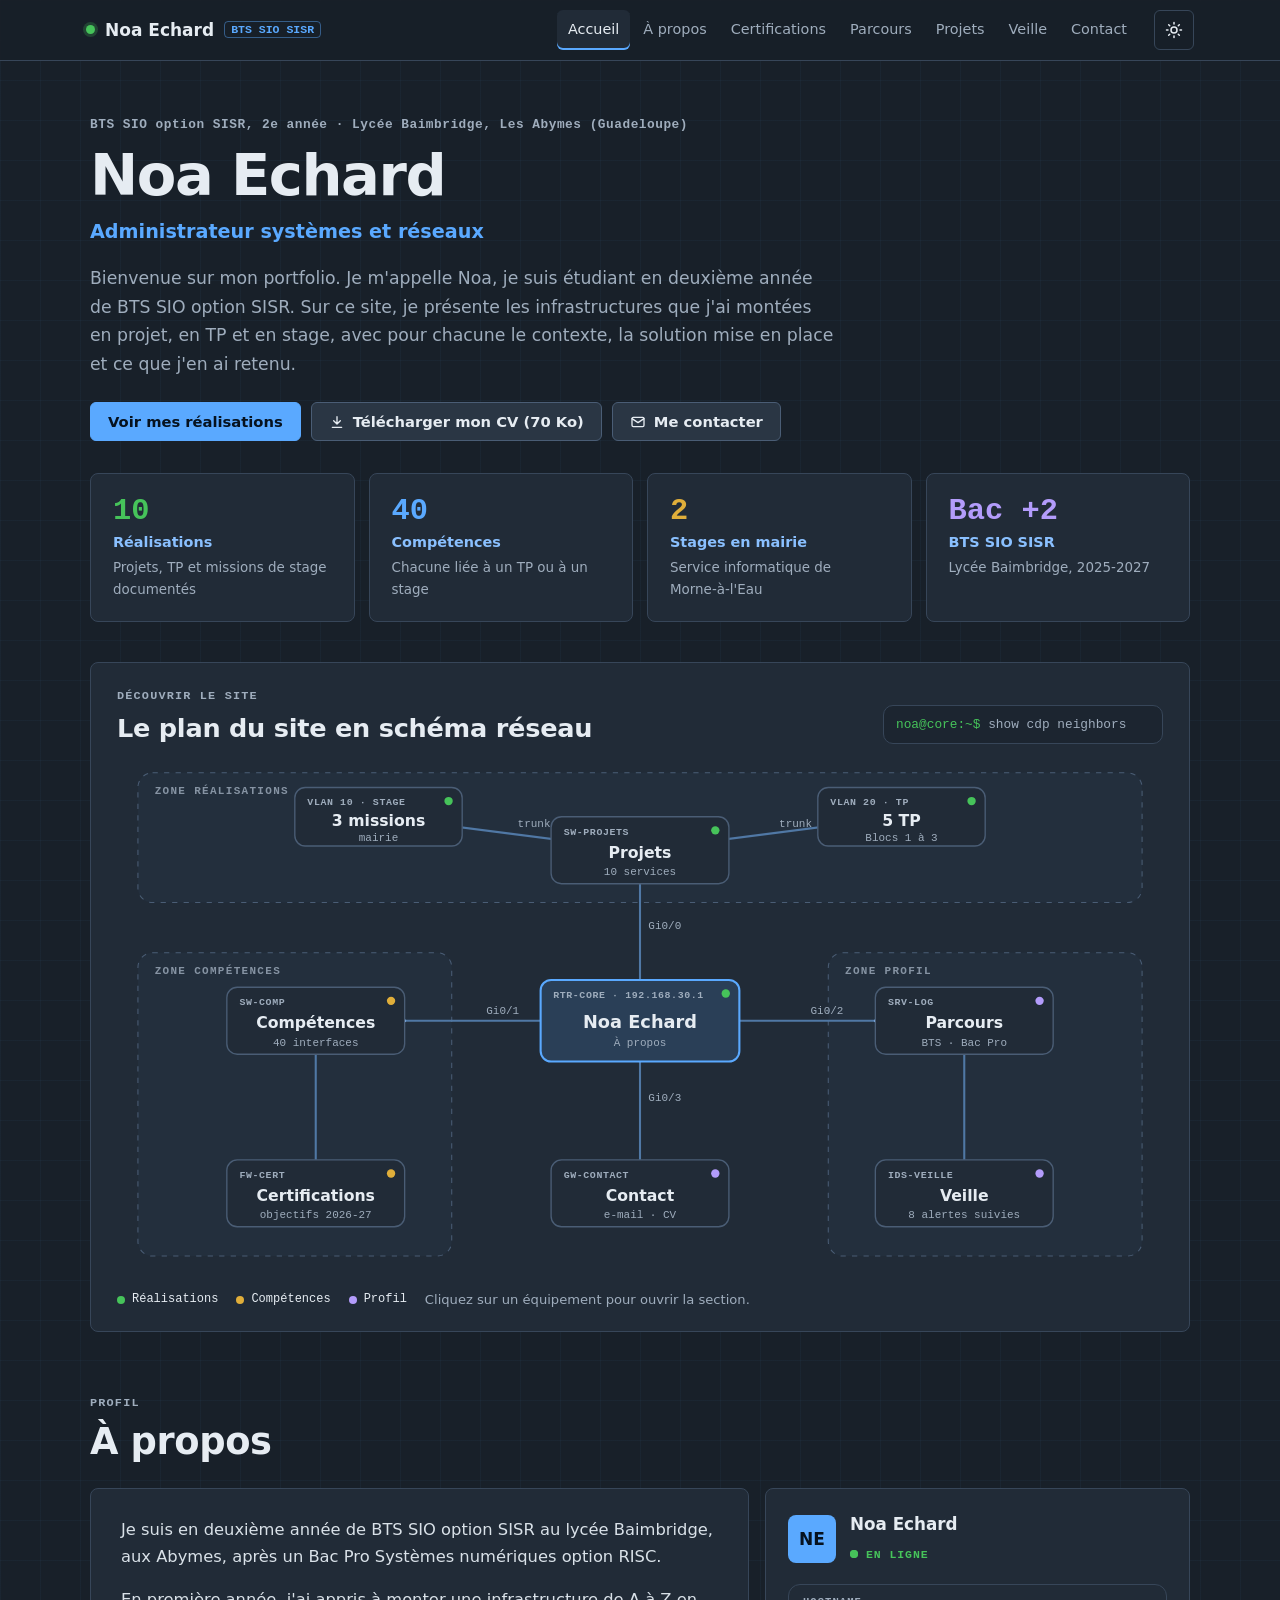
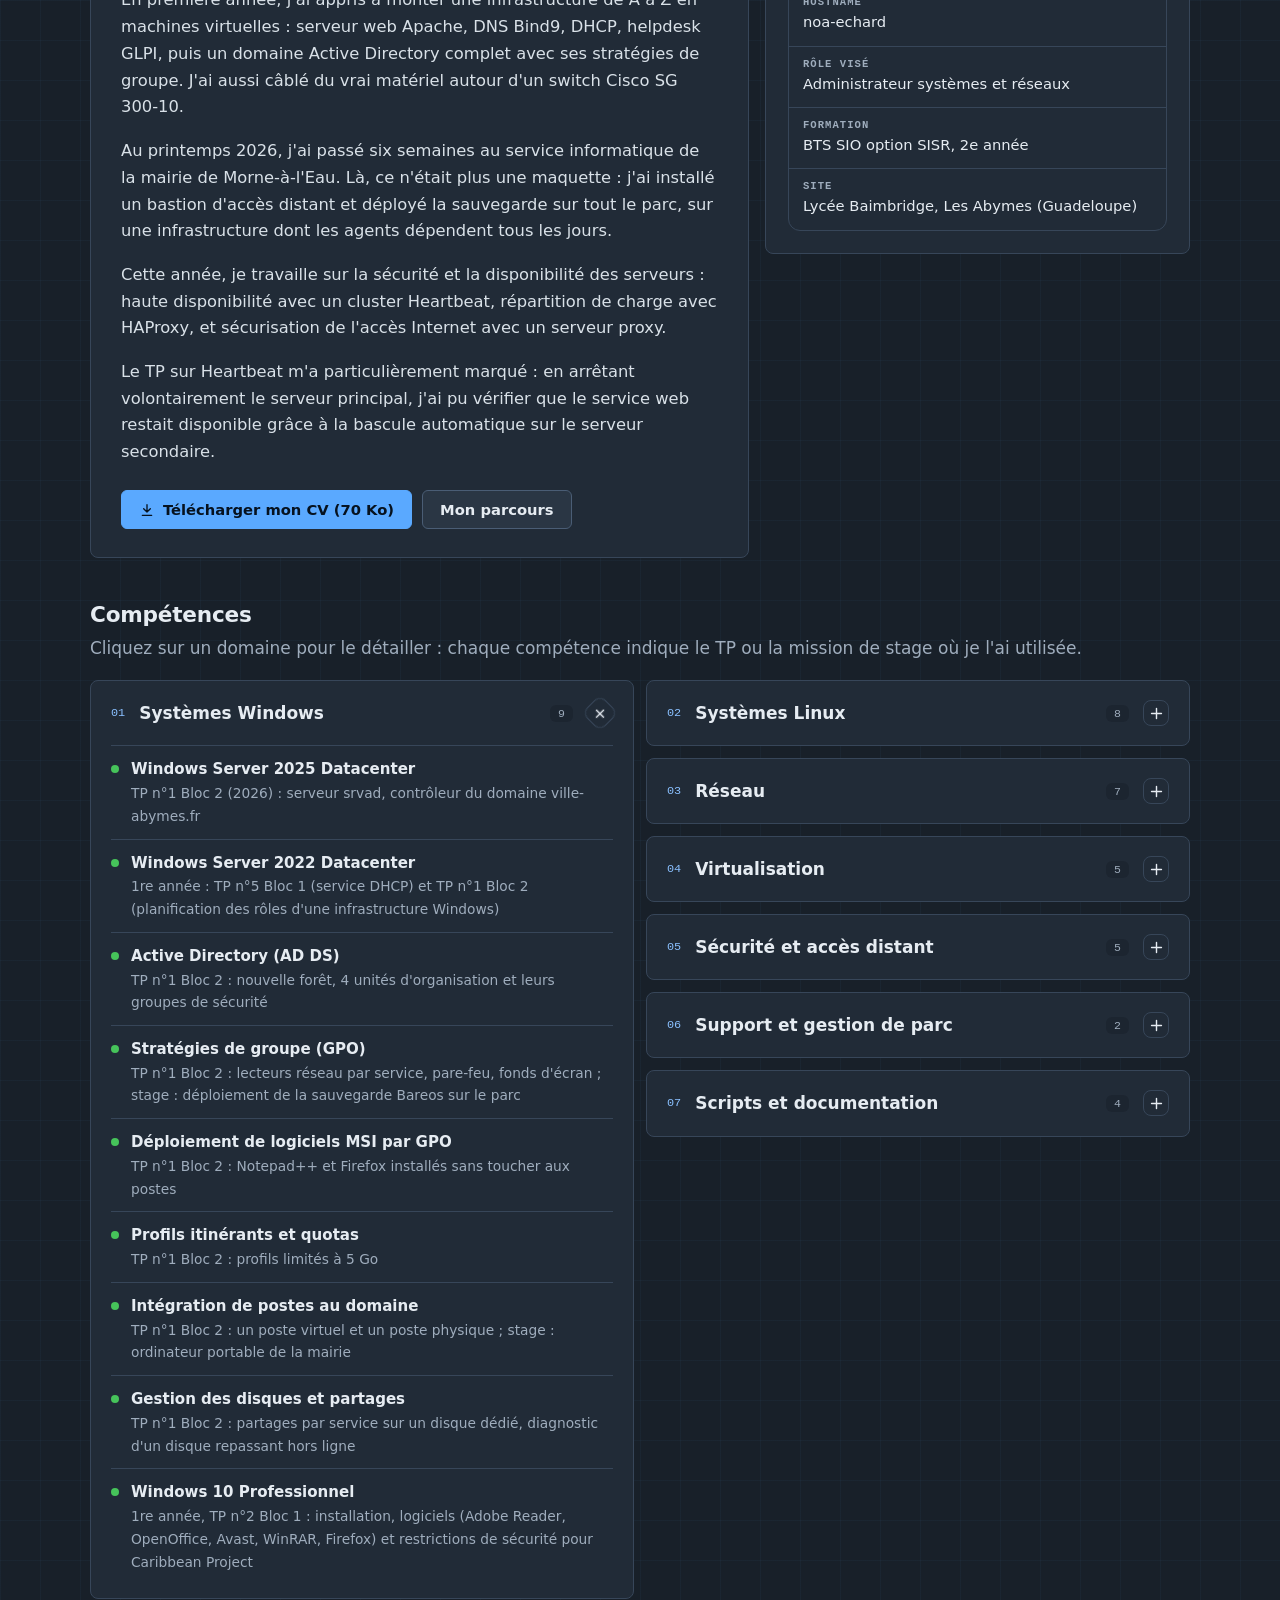
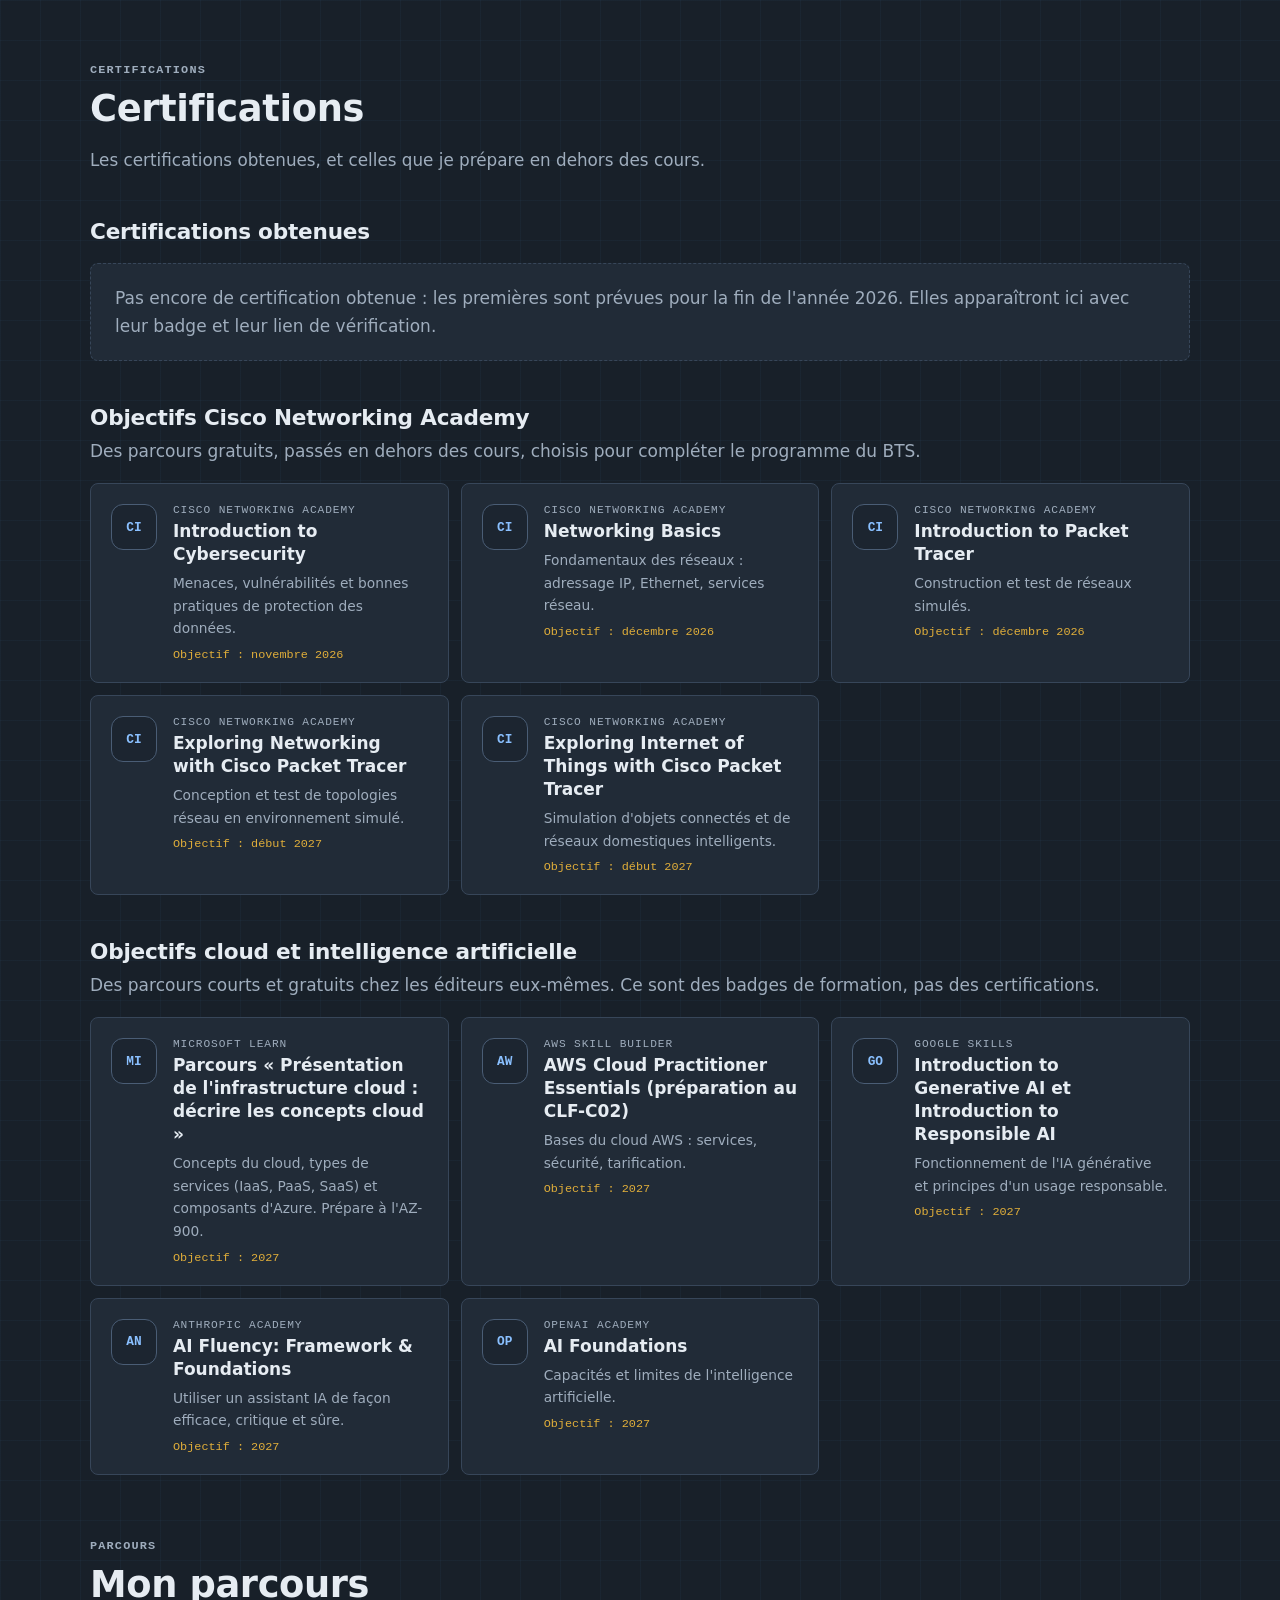
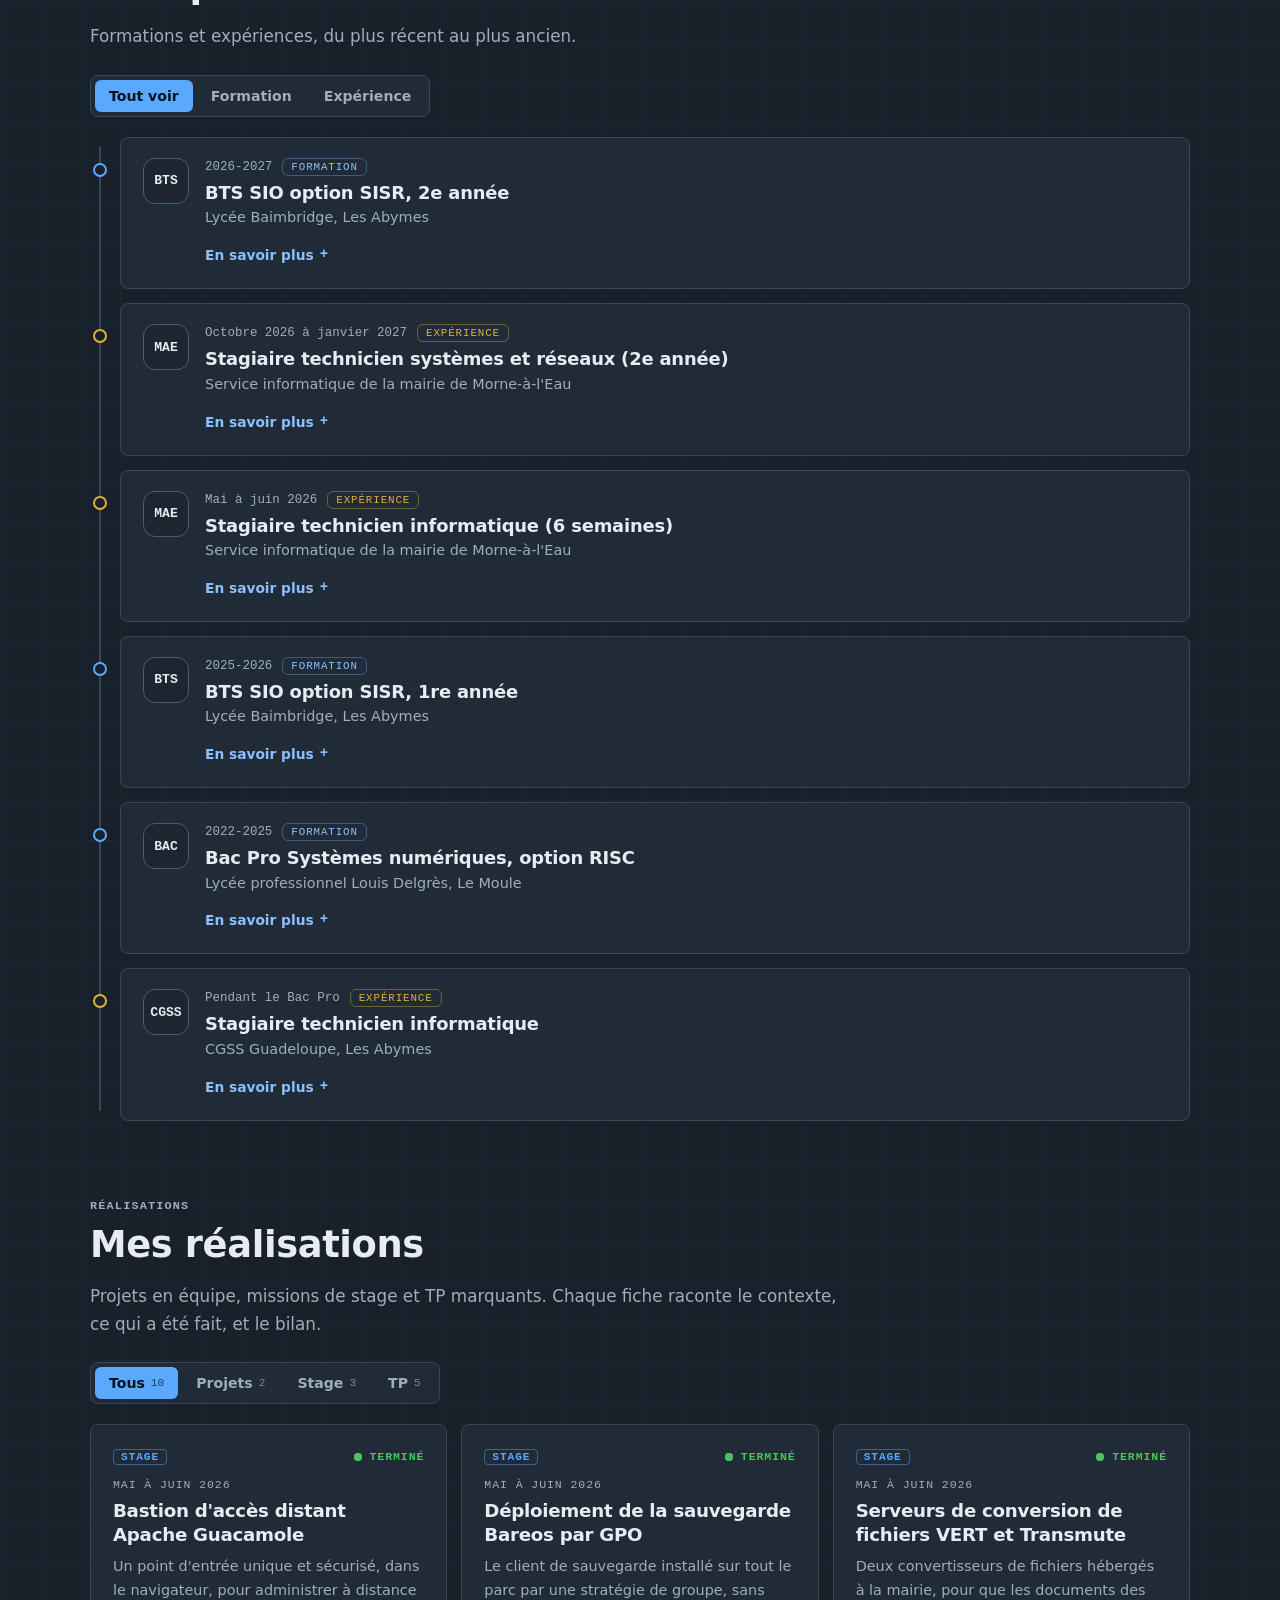
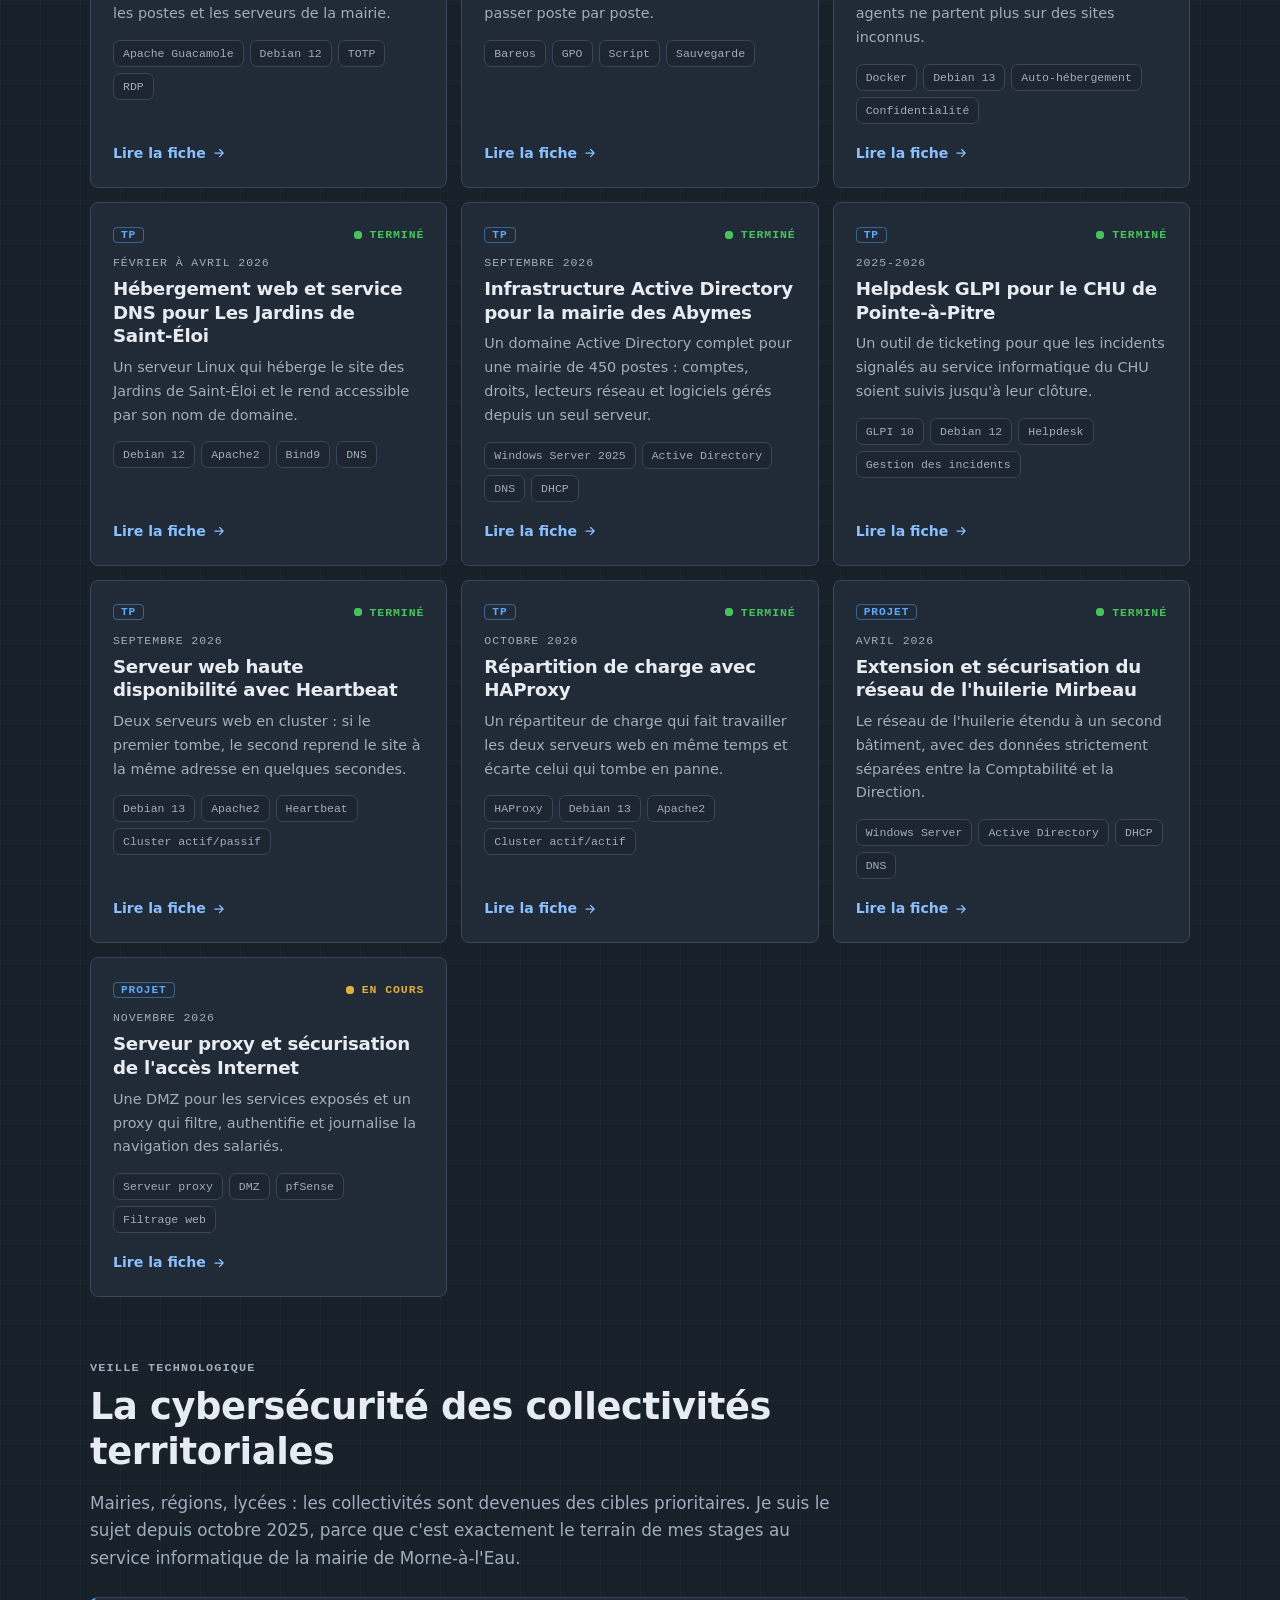
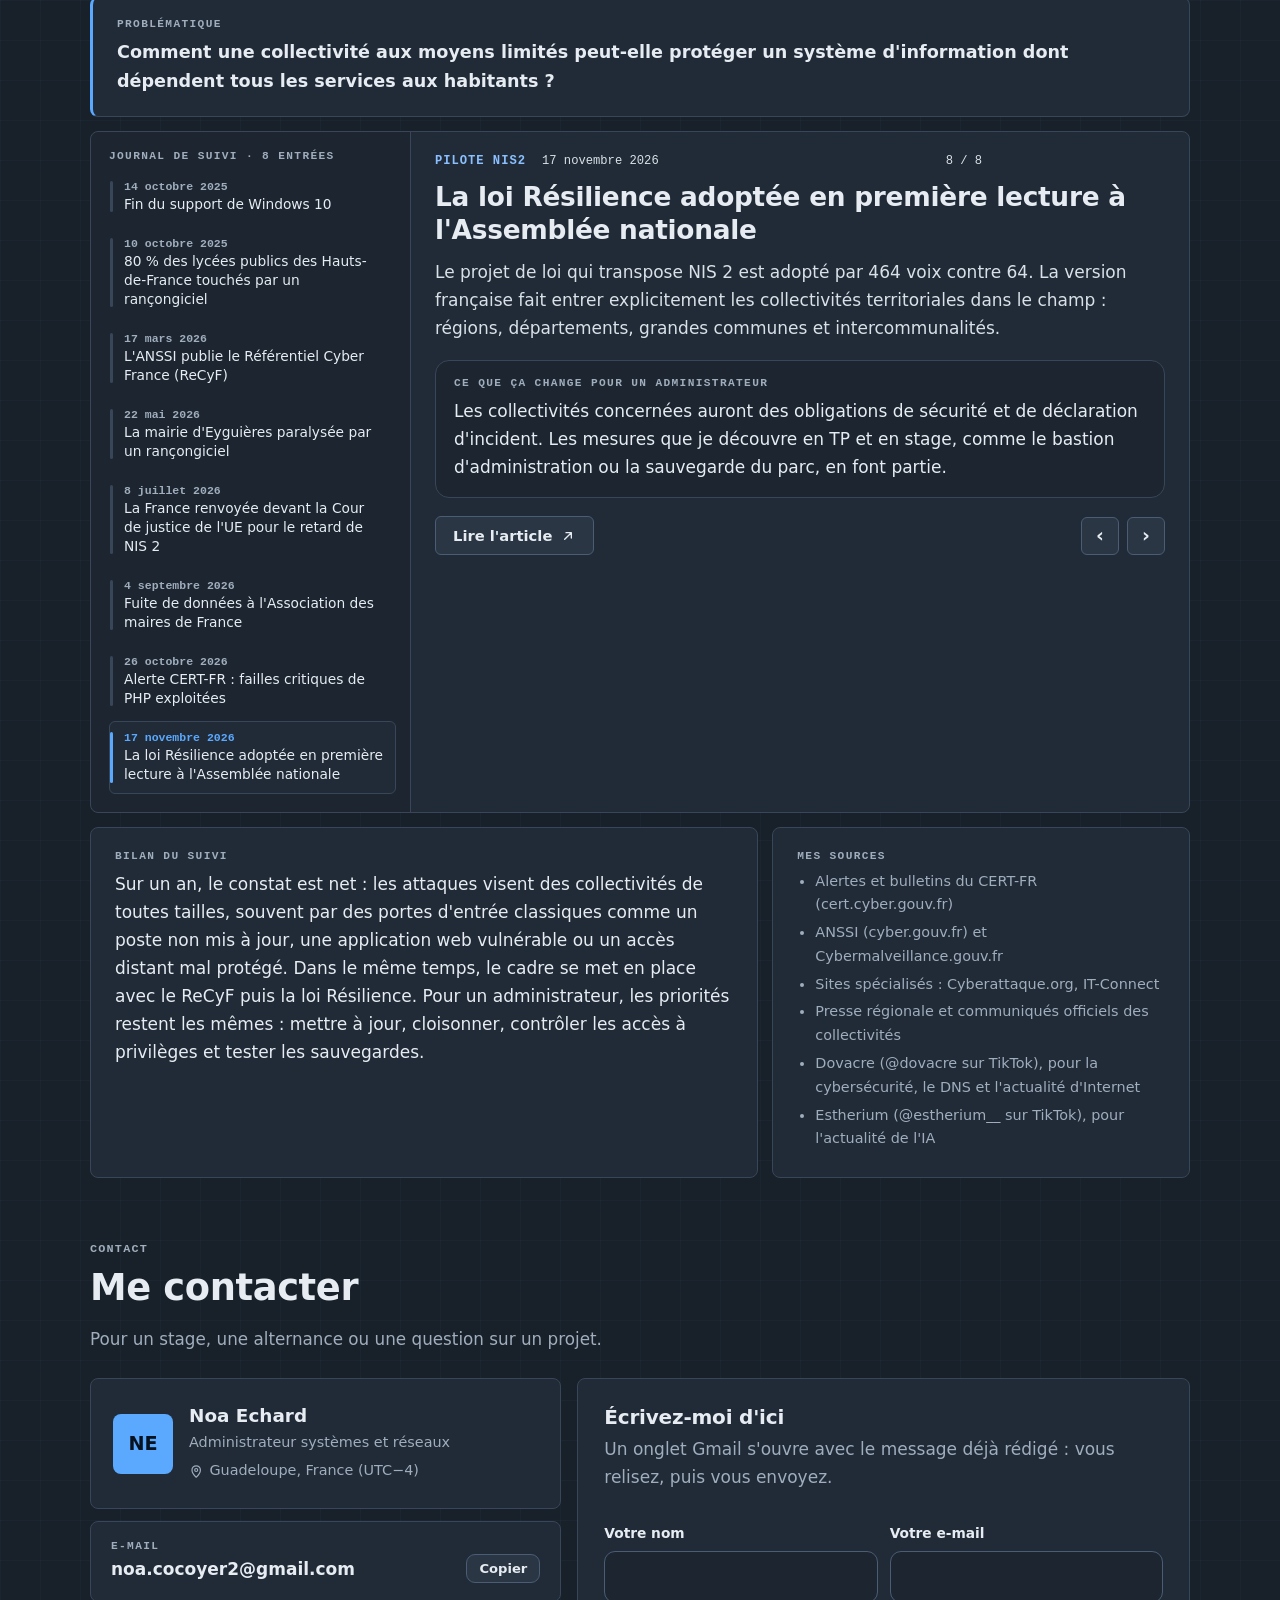
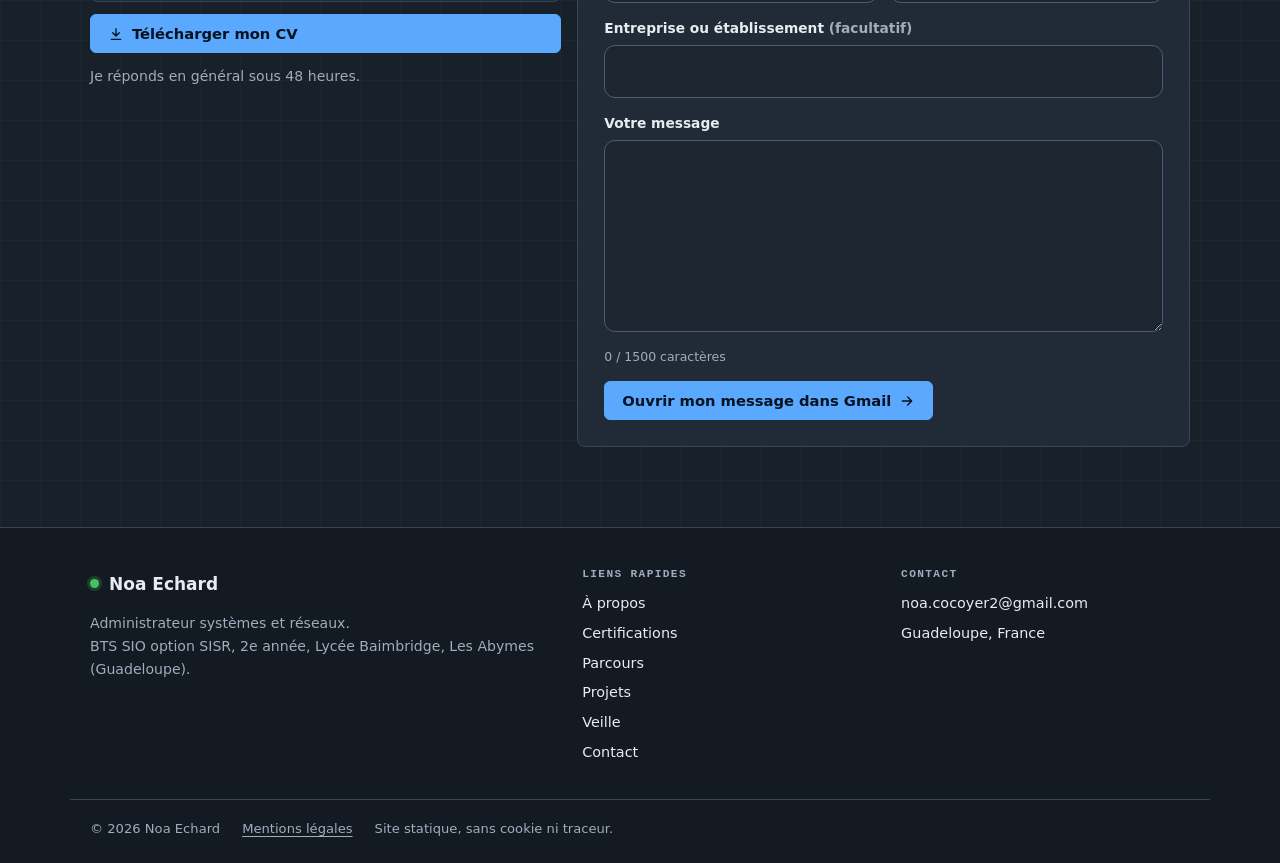
==== commit cc82ae85: "Veille : ajout de Dovacre aux sources Co-Authored-By: Claude Opus 5.5 <noreply@anthropic.com> Claude" ====
--- a/index.html
+++ b/index.html
@@ -5,7 +5,7 @@
   <meta name="viewport" content="width=device-width, initial-scale=1">
   <meta name="theme-color" content="#182029">
   <link rel="icon" href="favicon.svg" type="image/svg+xml">
-  <link rel="stylesheet" href="assets/css/style.css?v=23">
+  <link rel="stylesheet" href="assets/css/style.css?v=24">
   <script>try{if(localStorage.getItem("theme")==="light")document.documentElement.setAttribute("data-theme","light")}catch(e){}</script>
   <title>Noa Echard — Portfolio BTS SIO SISR, administration systèmes et réseaux</title>
   <meta name="description" content="Noa Echard, étudiant en BTS SIO SISR. Windows Server, Active Directory, Debian, haute disponibilité, bastion Guacamole : projets, TP et stages documentés.">
@@ -17,7 +17,7 @@
 <body data-page="accueil">
   <div id="app"></div>
   <noscript><p style="padding:24px">Ce site utilise JavaScript pour afficher son contenu.</p></noscript>
-  <script src="assets/js/data.js?v=23"></script>
-  <script src="assets/js/app.js?v=23"></script>
+  <script src="assets/js/data.js?v=24"></script>
+  <script src="assets/js/app.js?v=24"></script>
 </body>
 </html>
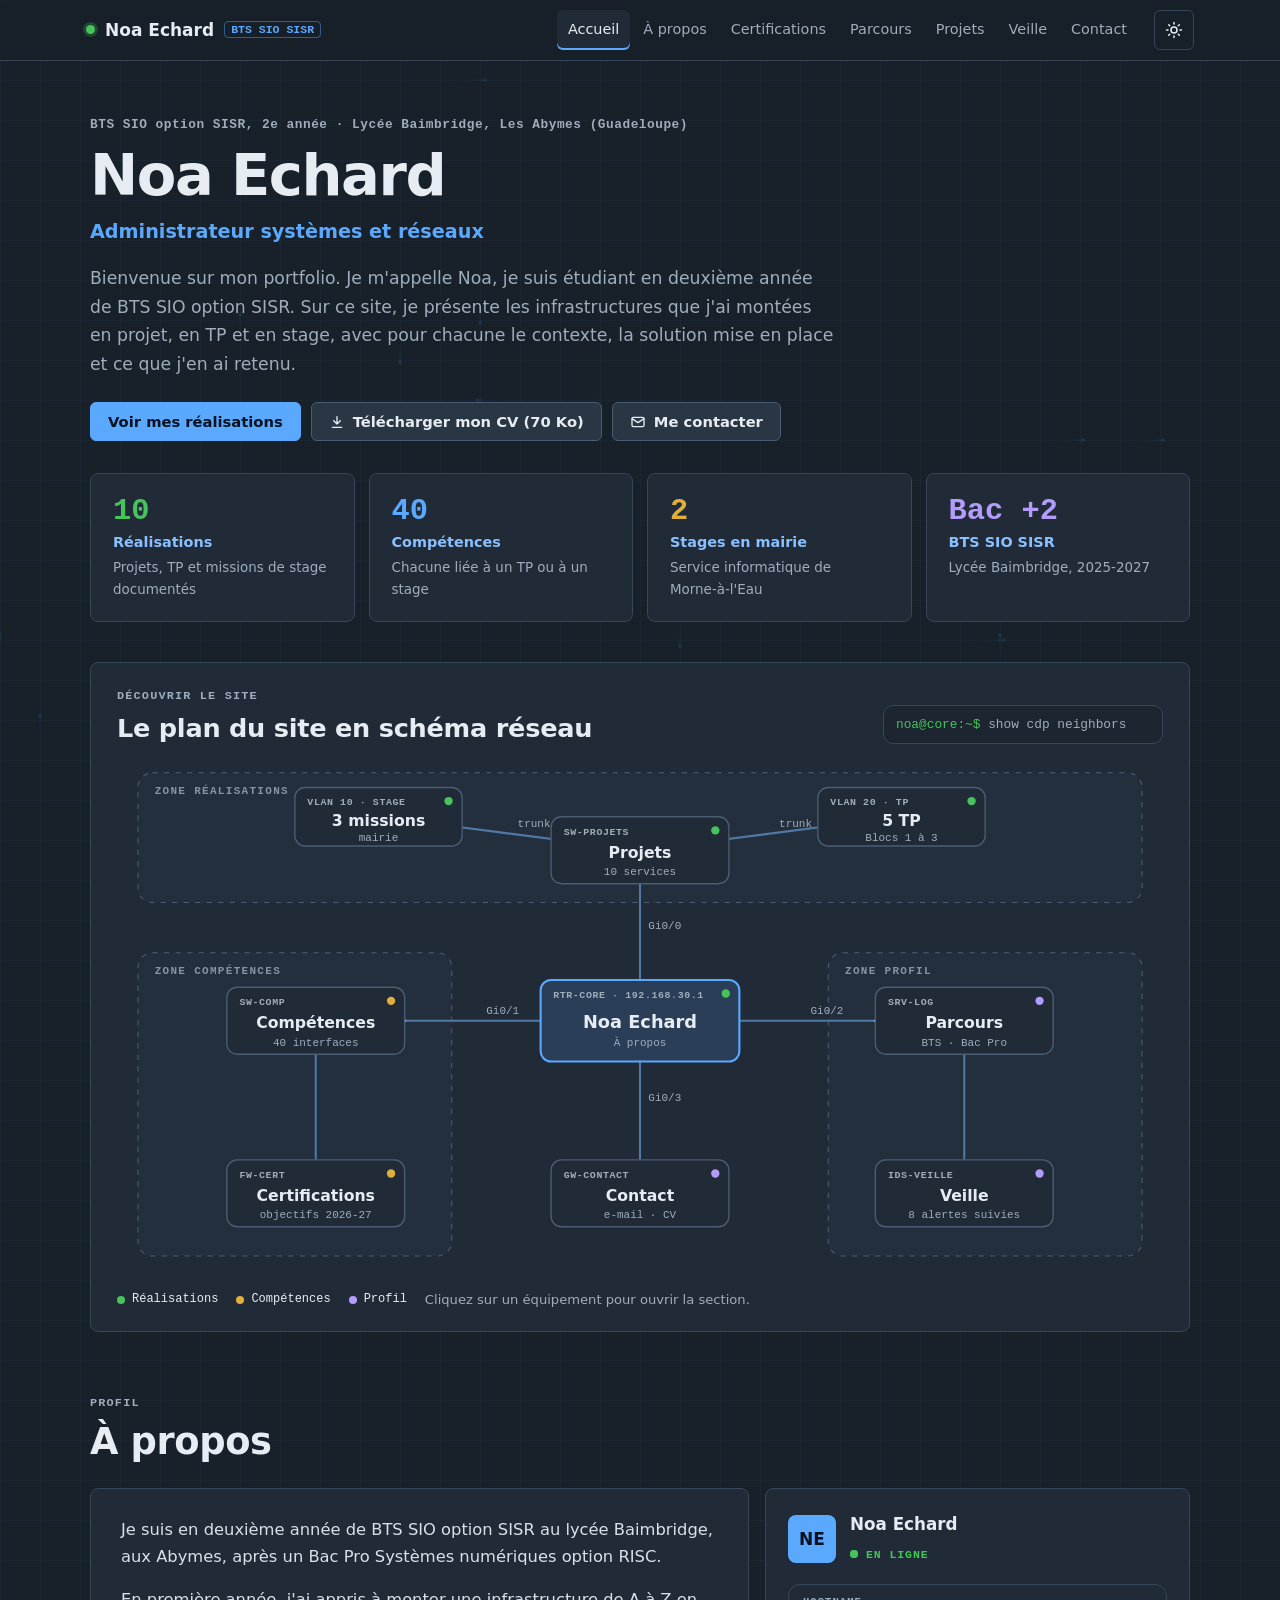
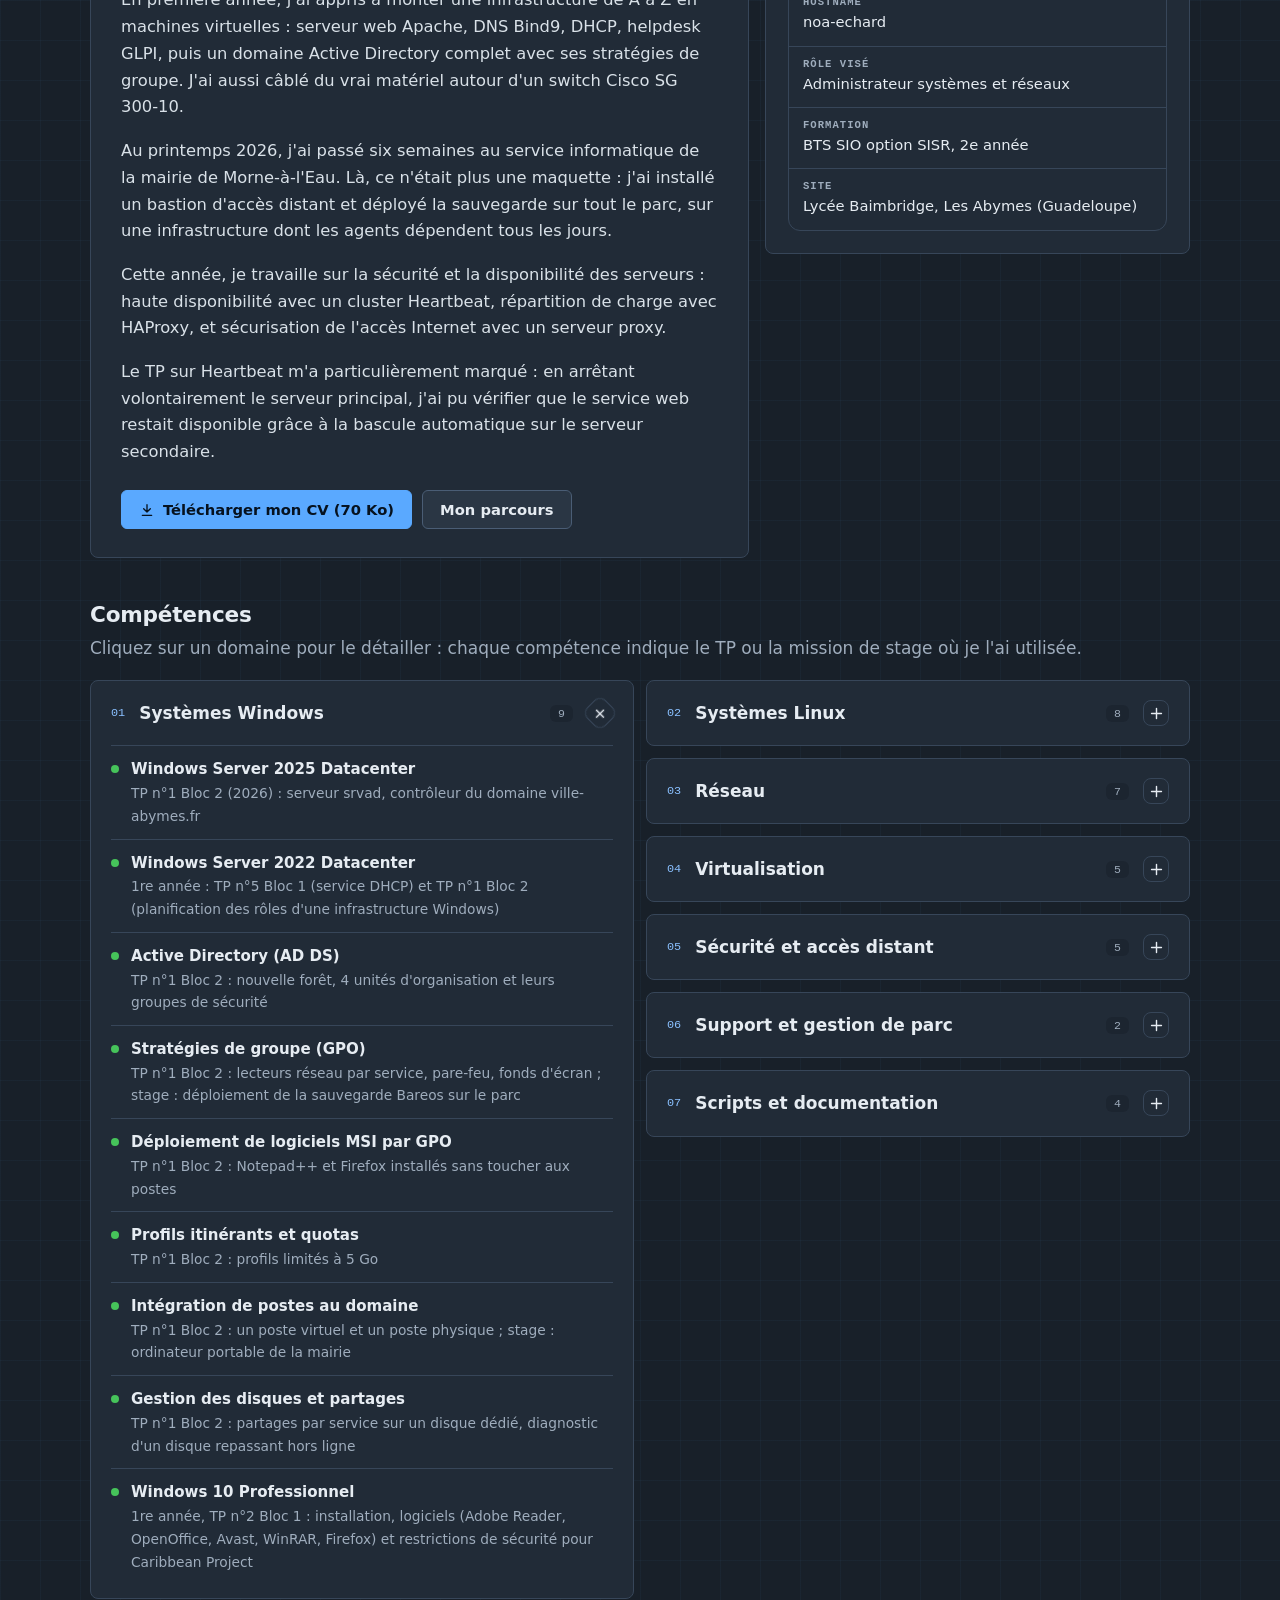
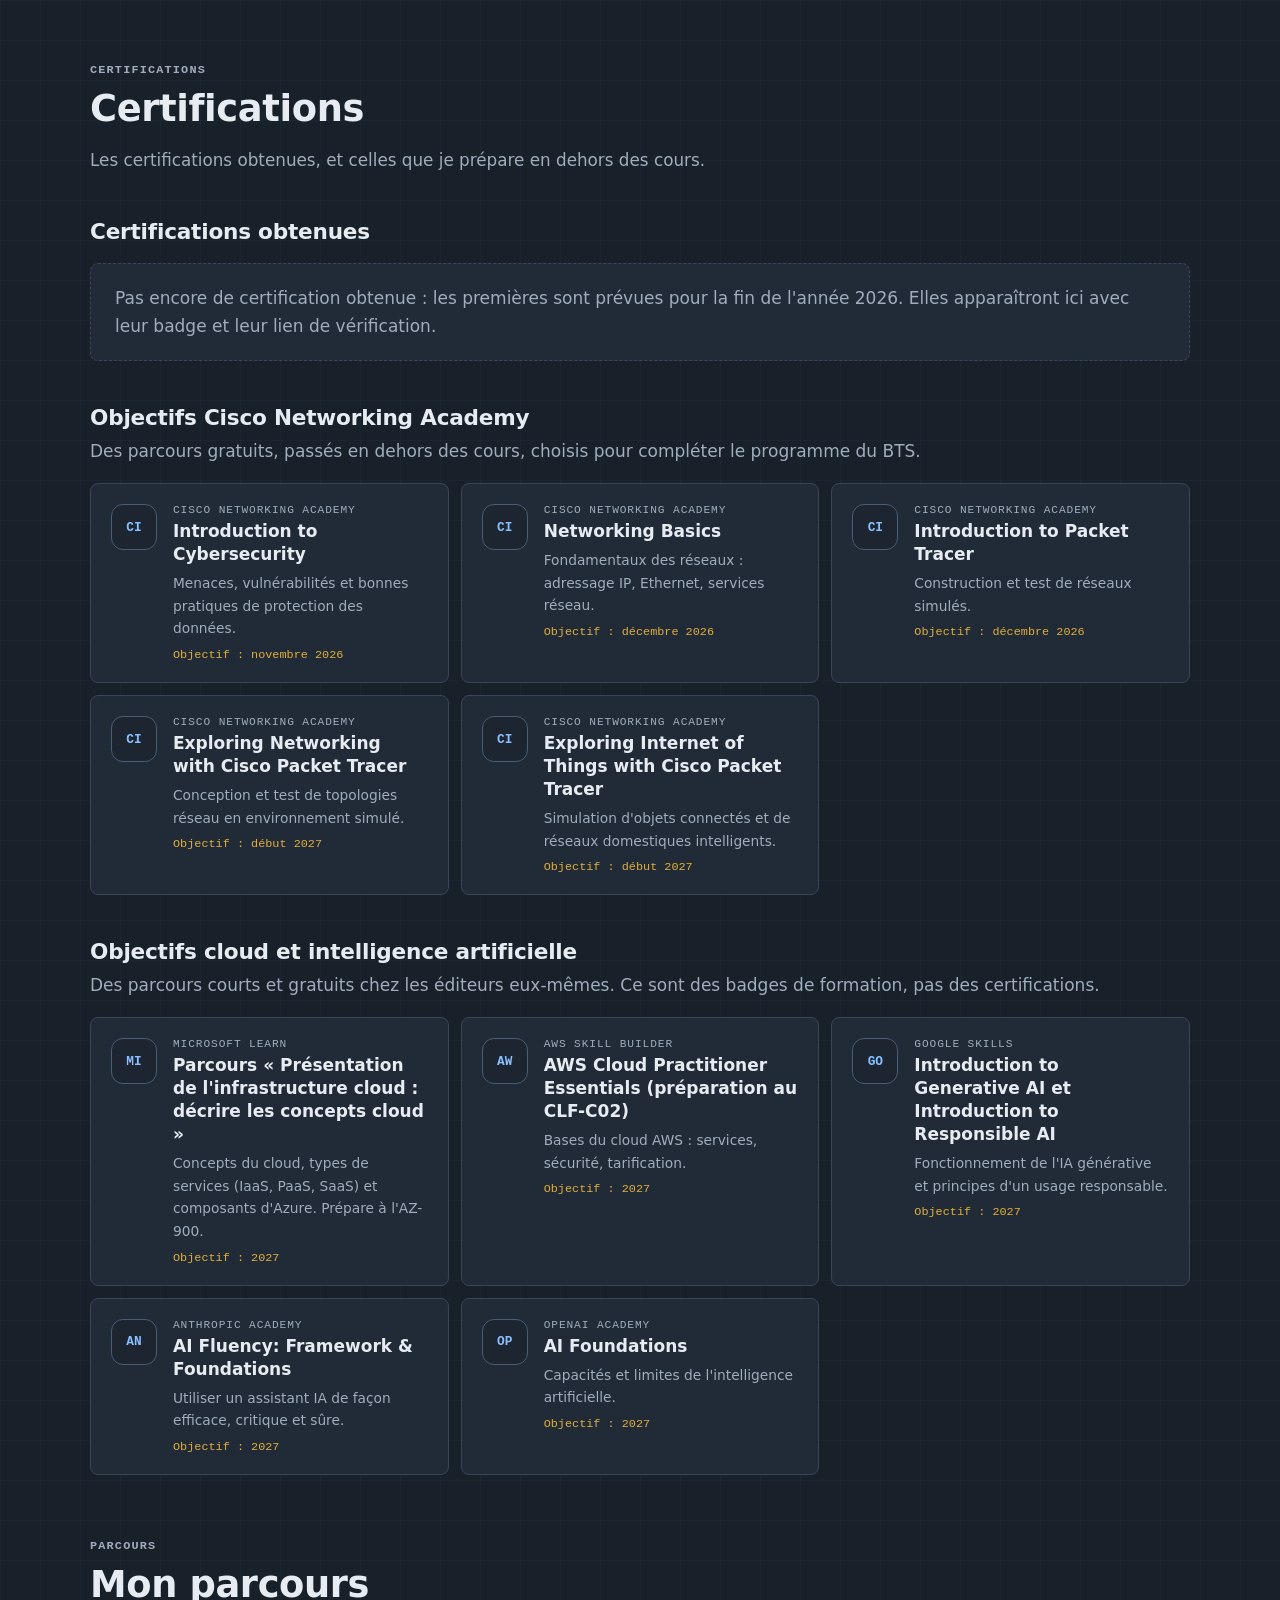
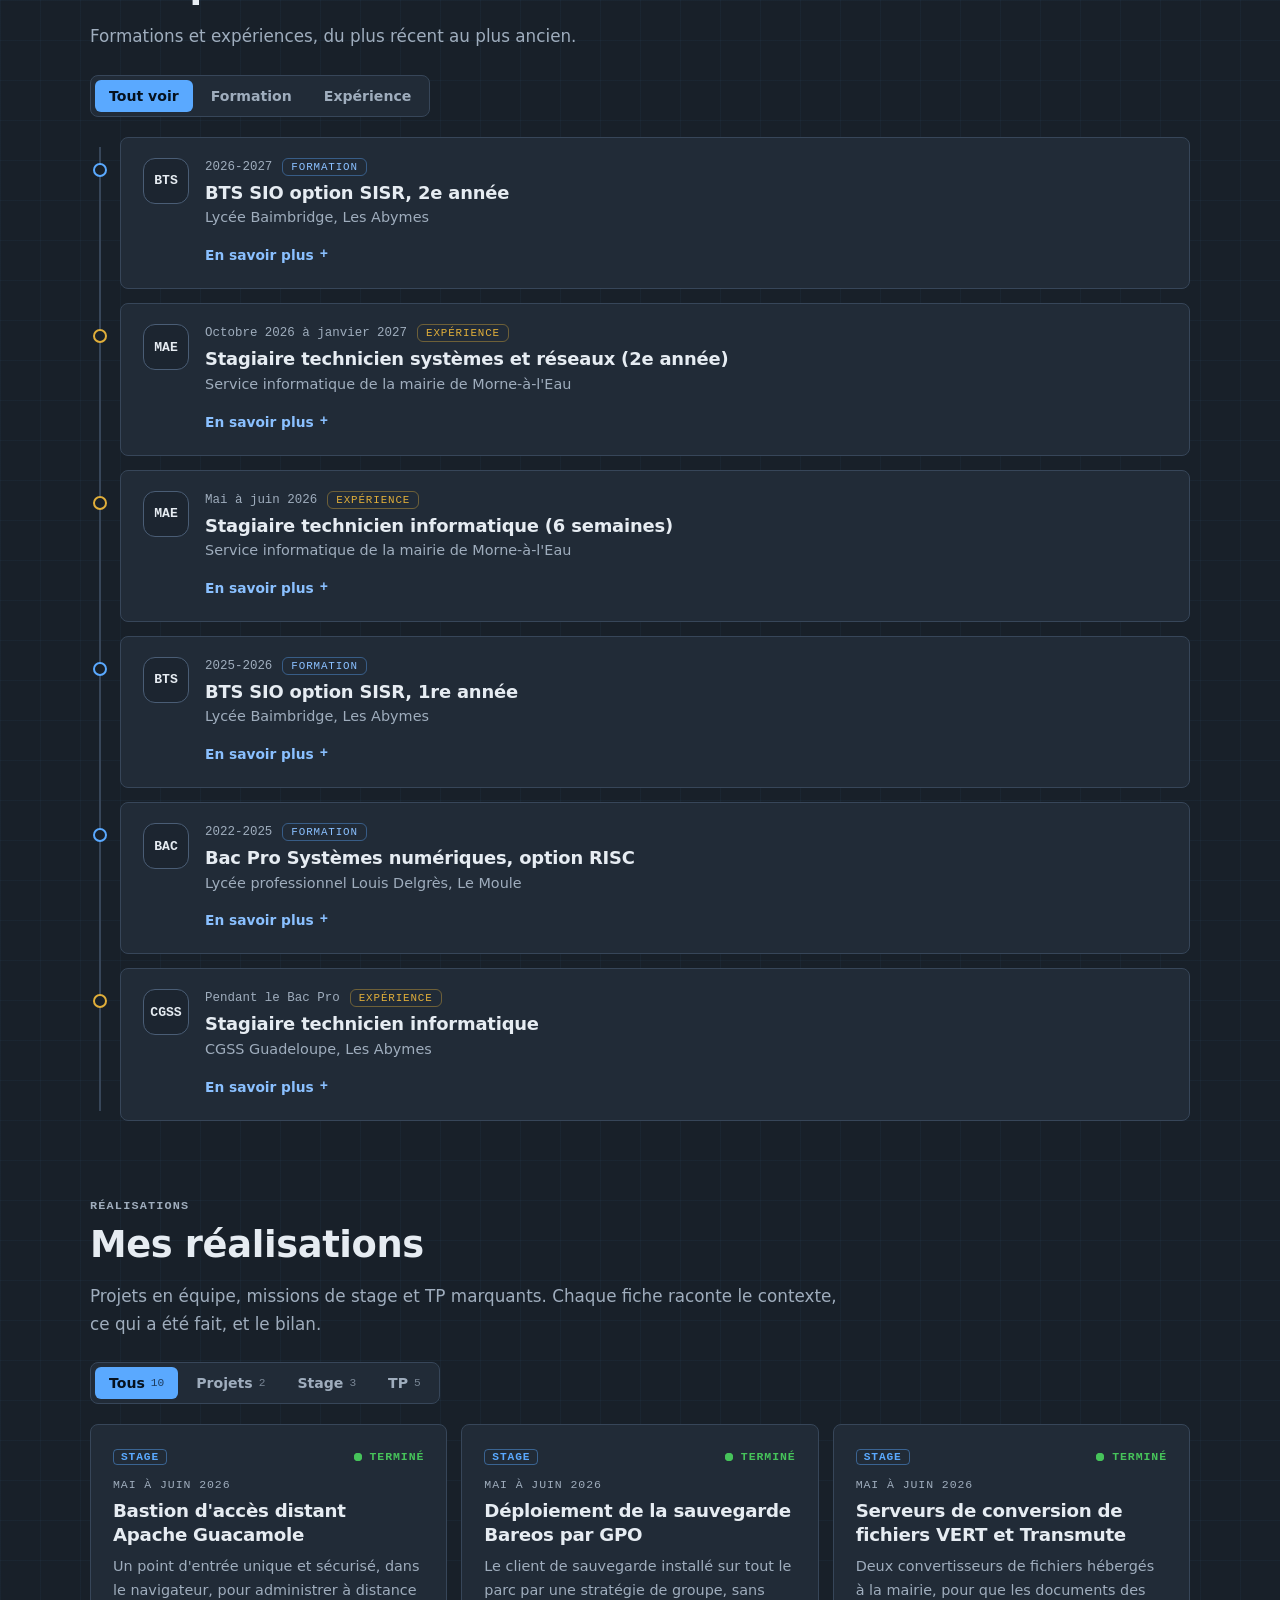
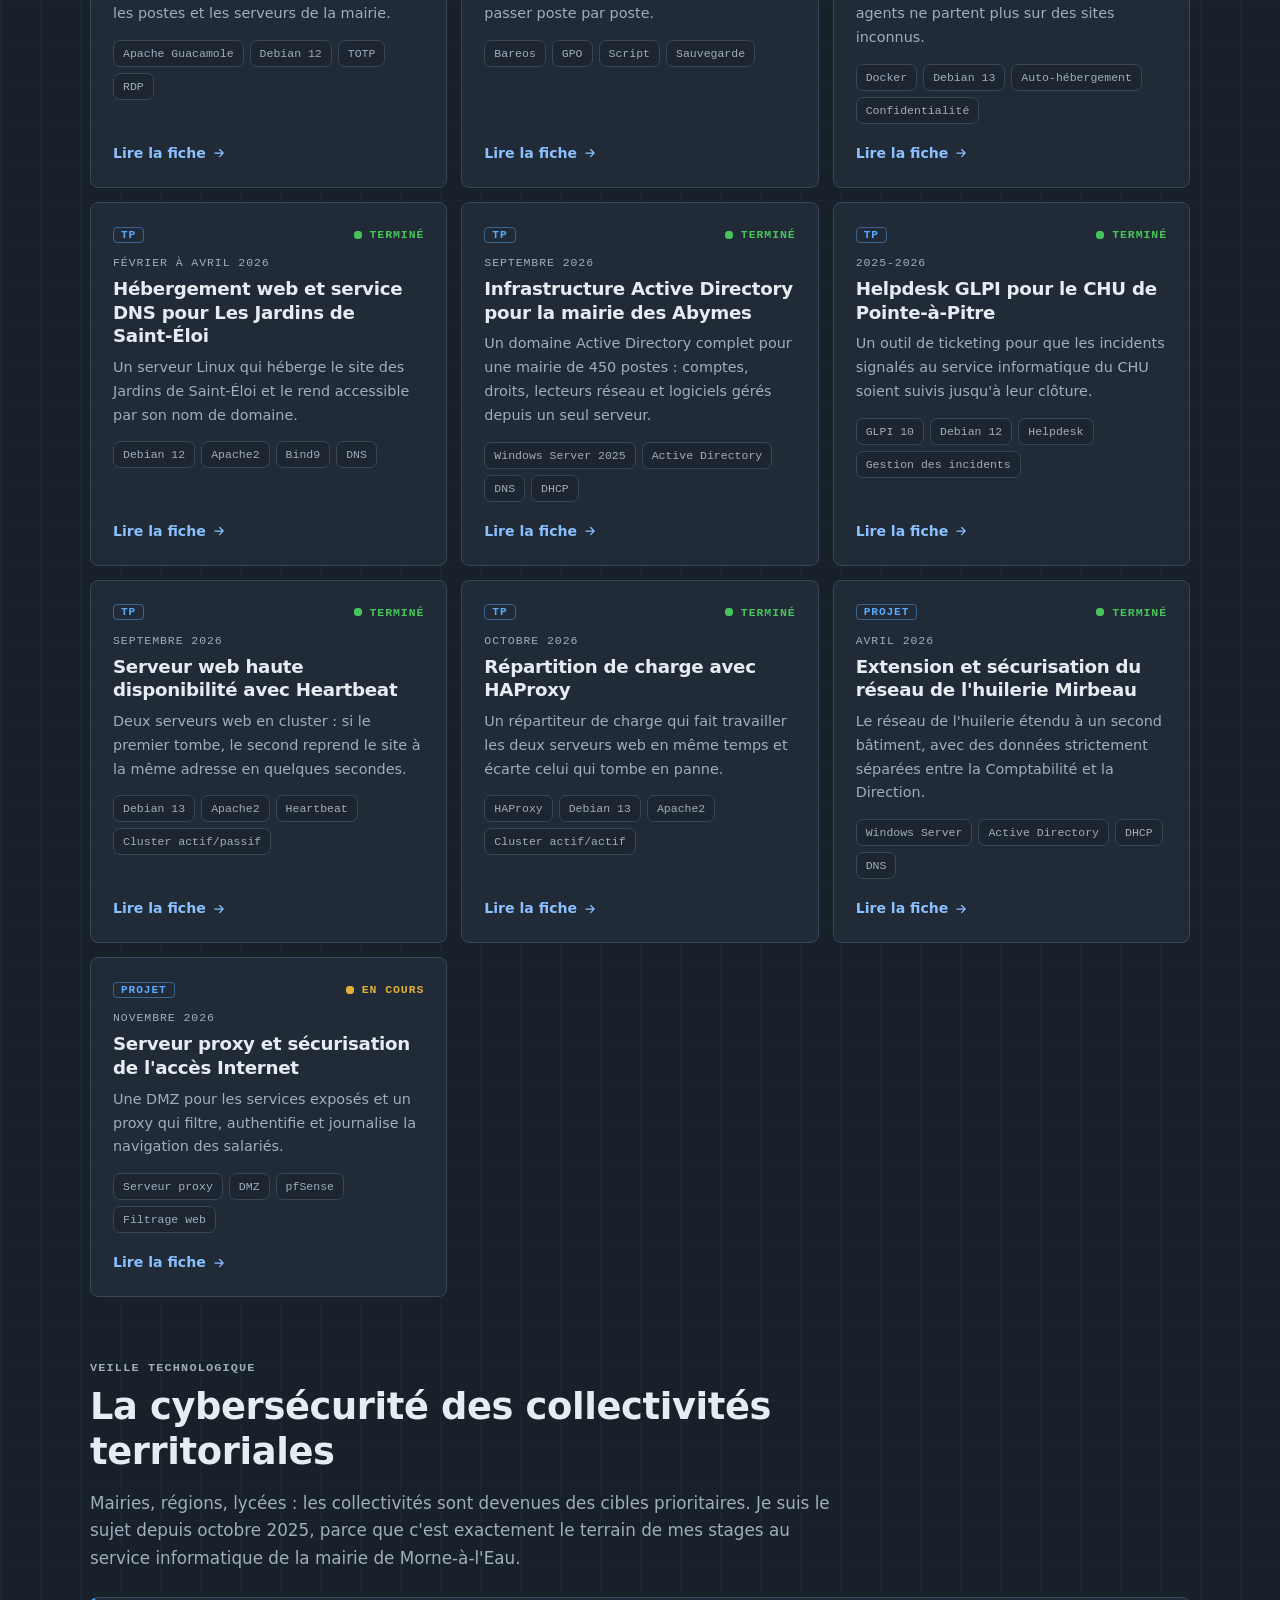
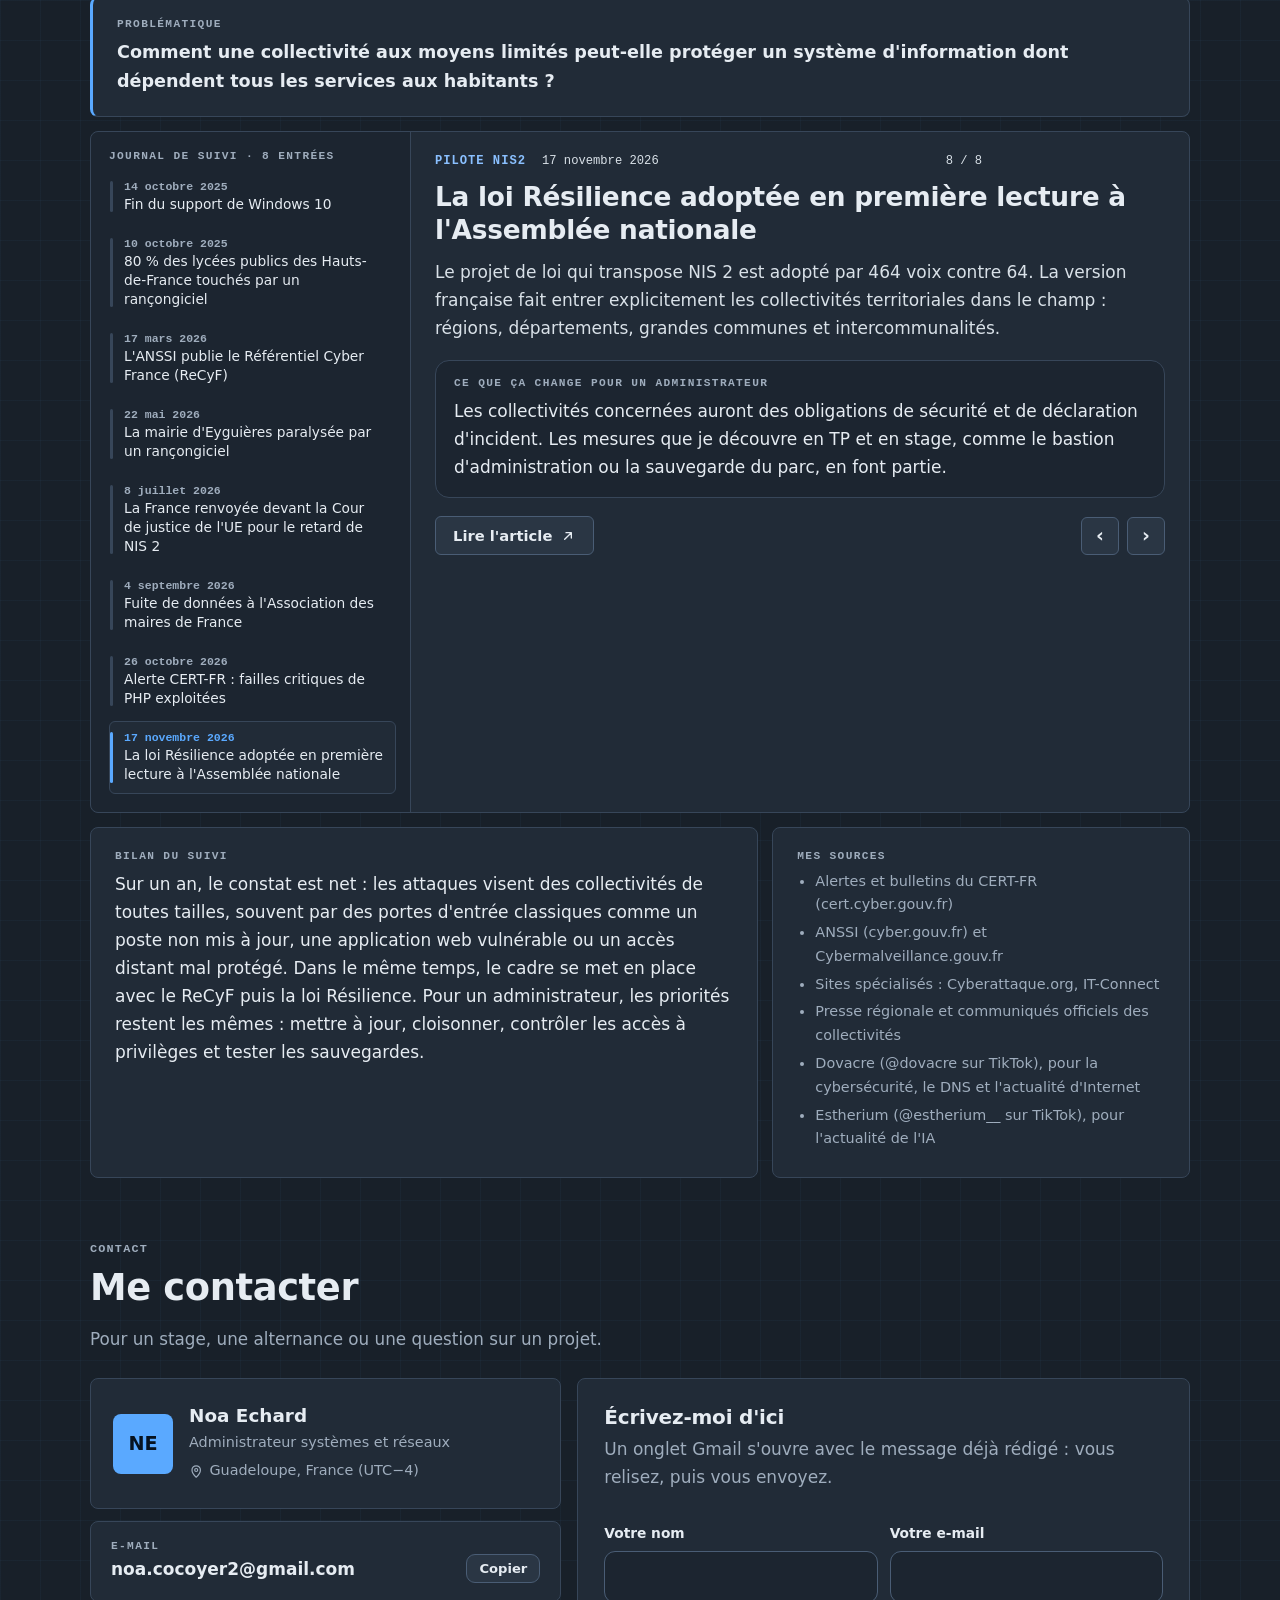
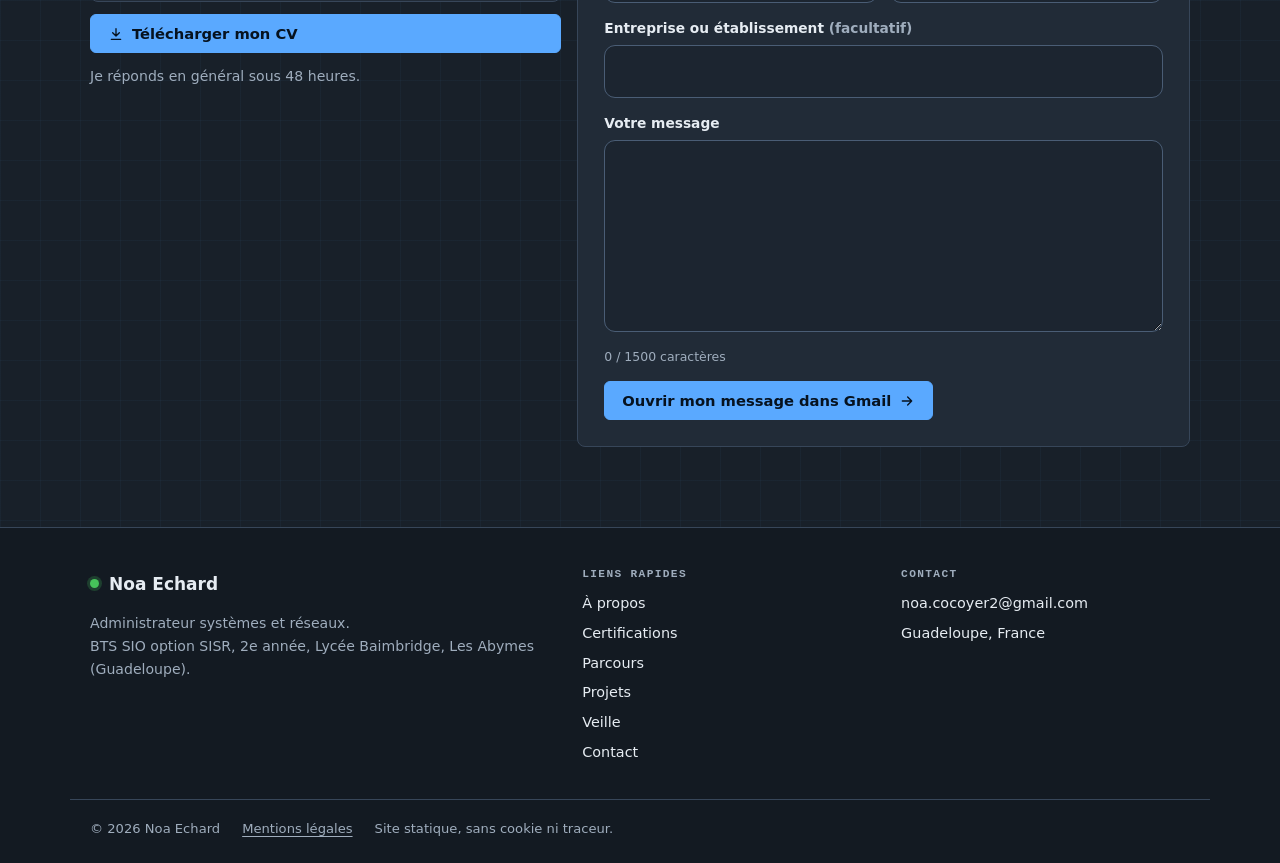
==== commit 52c59e68: "Fond animé : paquets qui circulent sur la grille Co-Authored-By: Claude Opus 5.5 <noreply@anthropic." ====
--- a/index.html
+++ b/index.html
@@ -5,7 +5,7 @@
   <meta name="viewport" content="width=device-width, initial-scale=1">
   <meta name="theme-color" content="#182029">
   <link rel="icon" href="favicon.svg" type="image/svg+xml">
-  <link rel="stylesheet" href="assets/css/style.css?v=24">
+  <link rel="stylesheet" href="assets/css/style.css?v=25">
   <script>try{if(localStorage.getItem("theme")==="light")document.documentElement.setAttribute("data-theme","light")}catch(e){}</script>
   <title>Noa Echard — Portfolio BTS SIO SISR, administration systèmes et réseaux</title>
   <meta name="description" content="Noa Echard, étudiant en BTS SIO SISR. Windows Server, Active Directory, Debian, haute disponibilité, bastion Guacamole : projets, TP et stages documentés.">
@@ -17,7 +17,7 @@
 <body data-page="accueil">
   <div id="app"></div>
   <noscript><p style="padding:24px">Ce site utilise JavaScript pour afficher son contenu.</p></noscript>
-  <script src="assets/js/data.js?v=24"></script>
-  <script src="assets/js/app.js?v=24"></script>
+  <script src="assets/js/data.js?v=25"></script>
+  <script src="assets/js/app.js?v=25"></script>
 </body>
 </html>
--- a/assets/css/style.css
+++ b/assets/css/style.css
@@ -531,3 +531,6 @@
   .veille-journal { border-right: 0; border-bottom: 1px solid var(--bordure); border-radius: var(--rayon) var(--rayon) 0 0; max-height: 260px; overflow-y: auto; }
   .veille-detail { padding: 18px; }
 }
+
+/* 12. FOND ANIMÉ ---------------------------------------------------------- */
+.fond-anime { position: fixed; inset: 0; width: 100%; height: 100%; pointer-events: none; z-index: -1; }
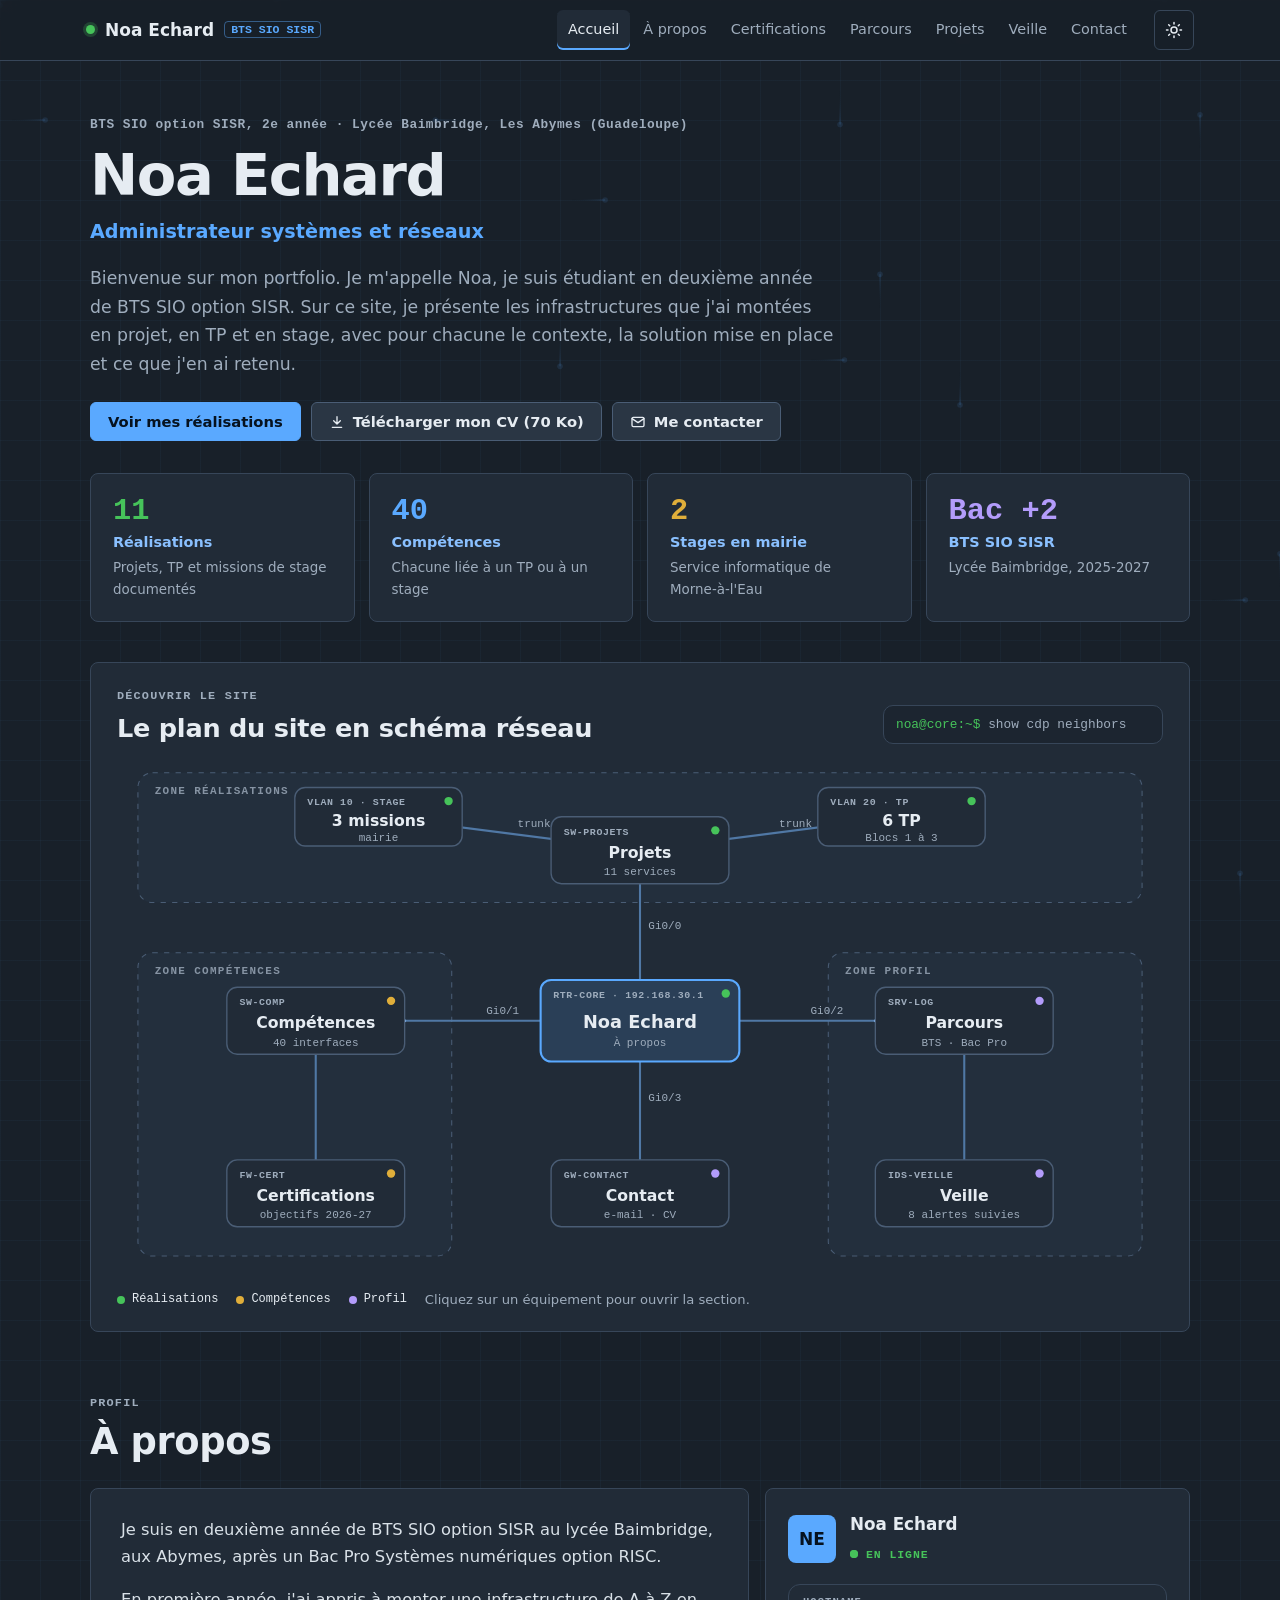
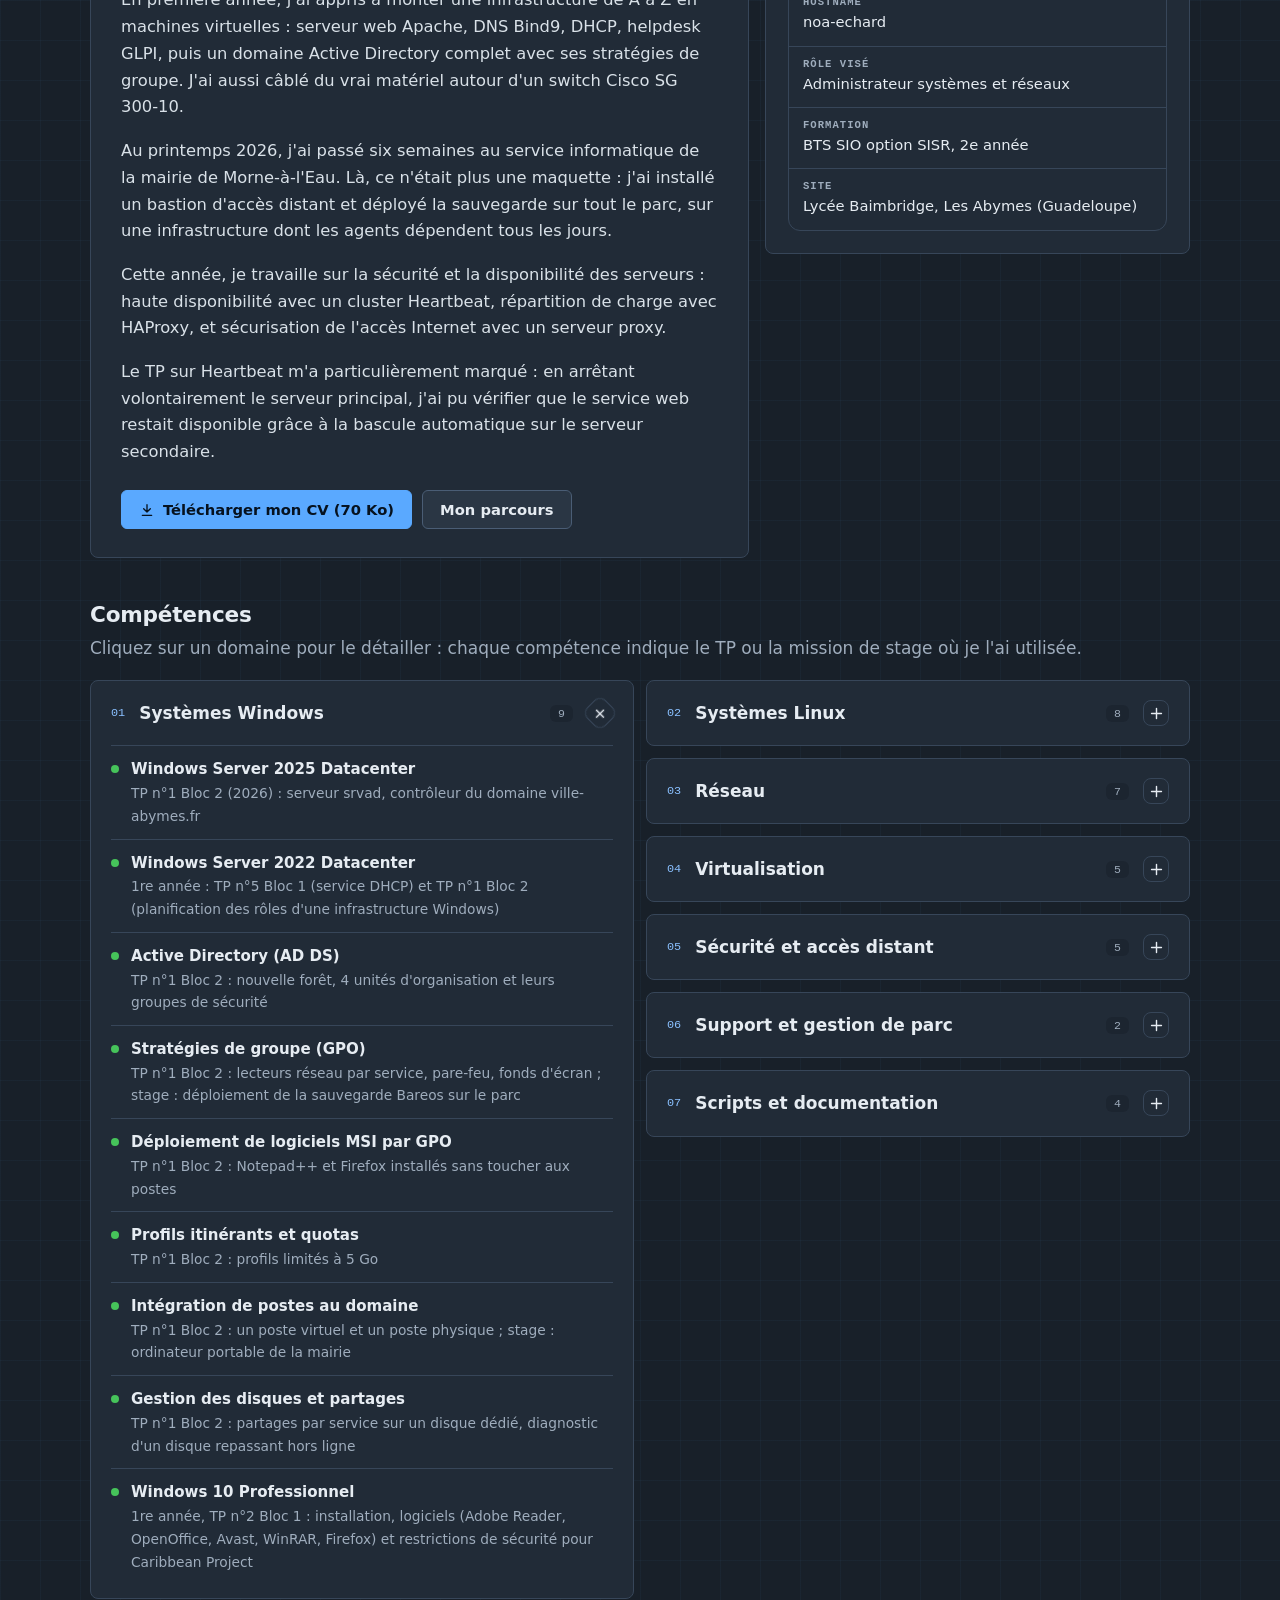
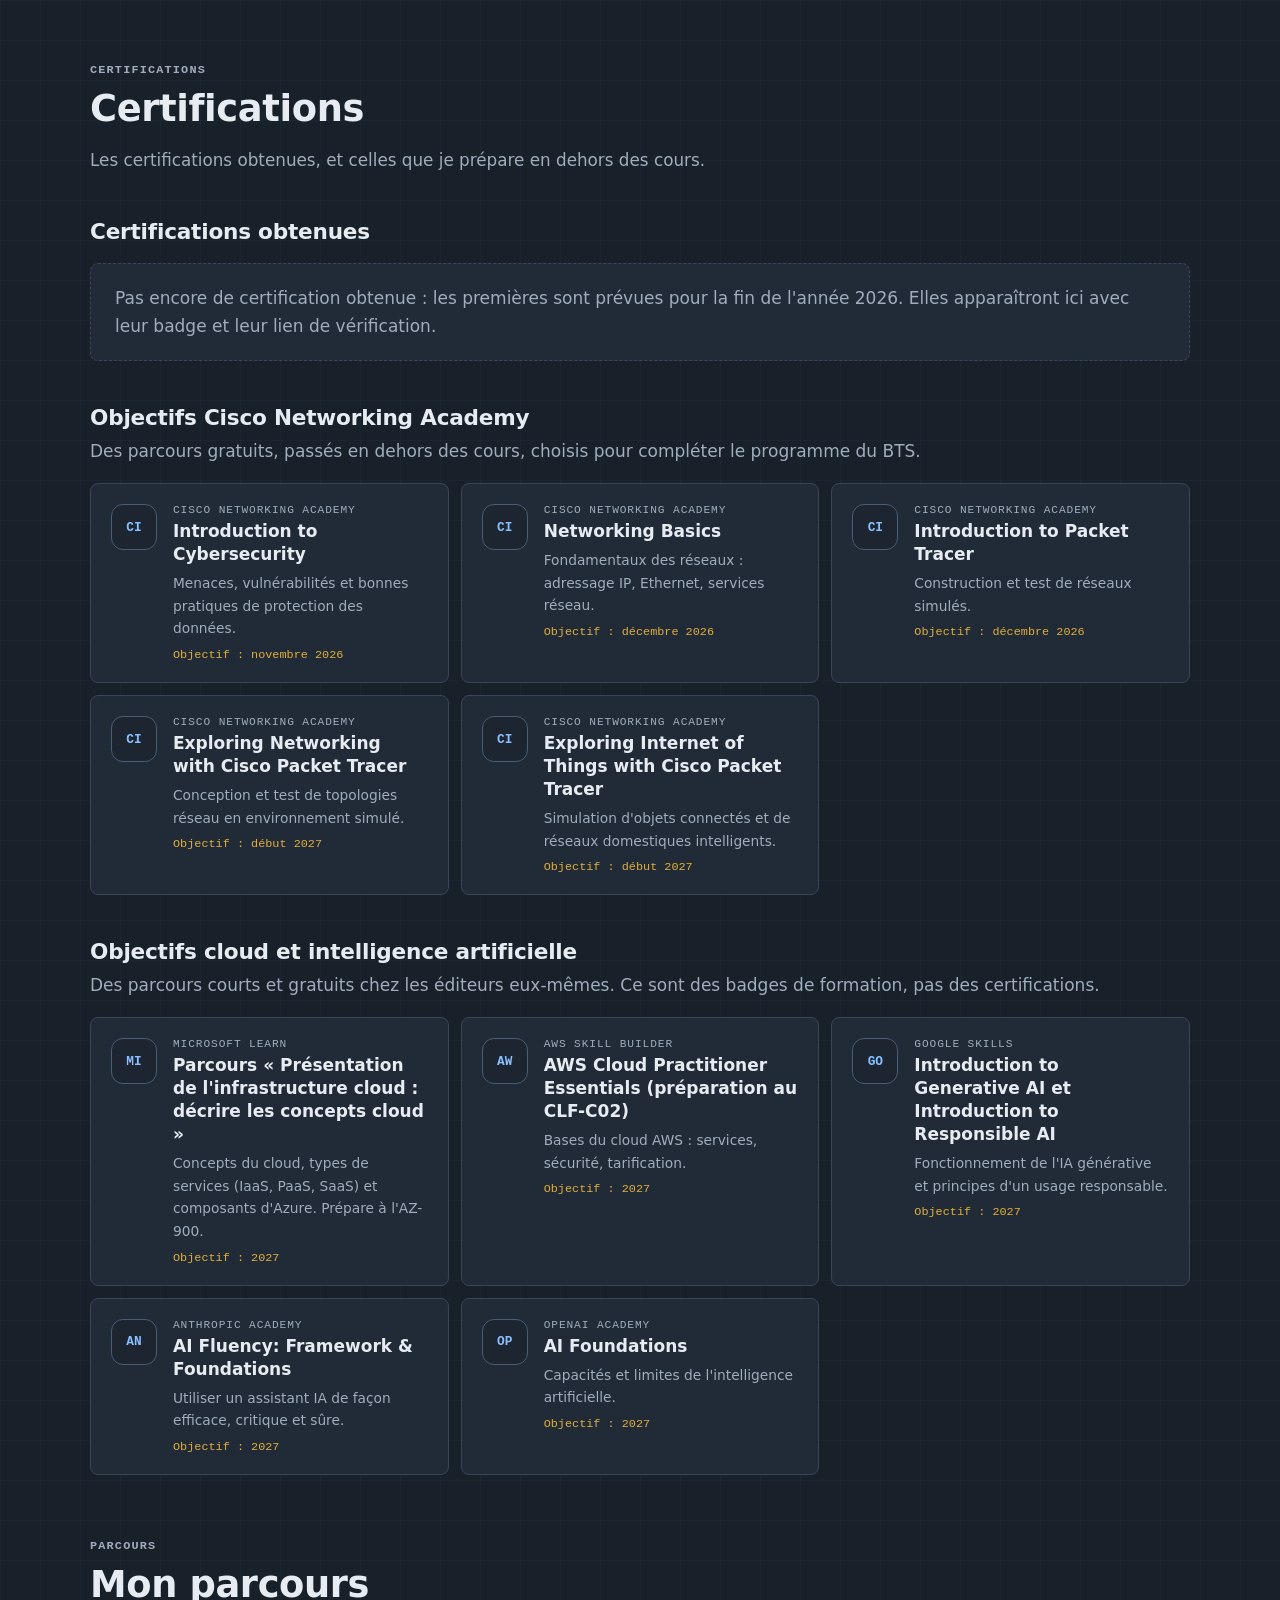
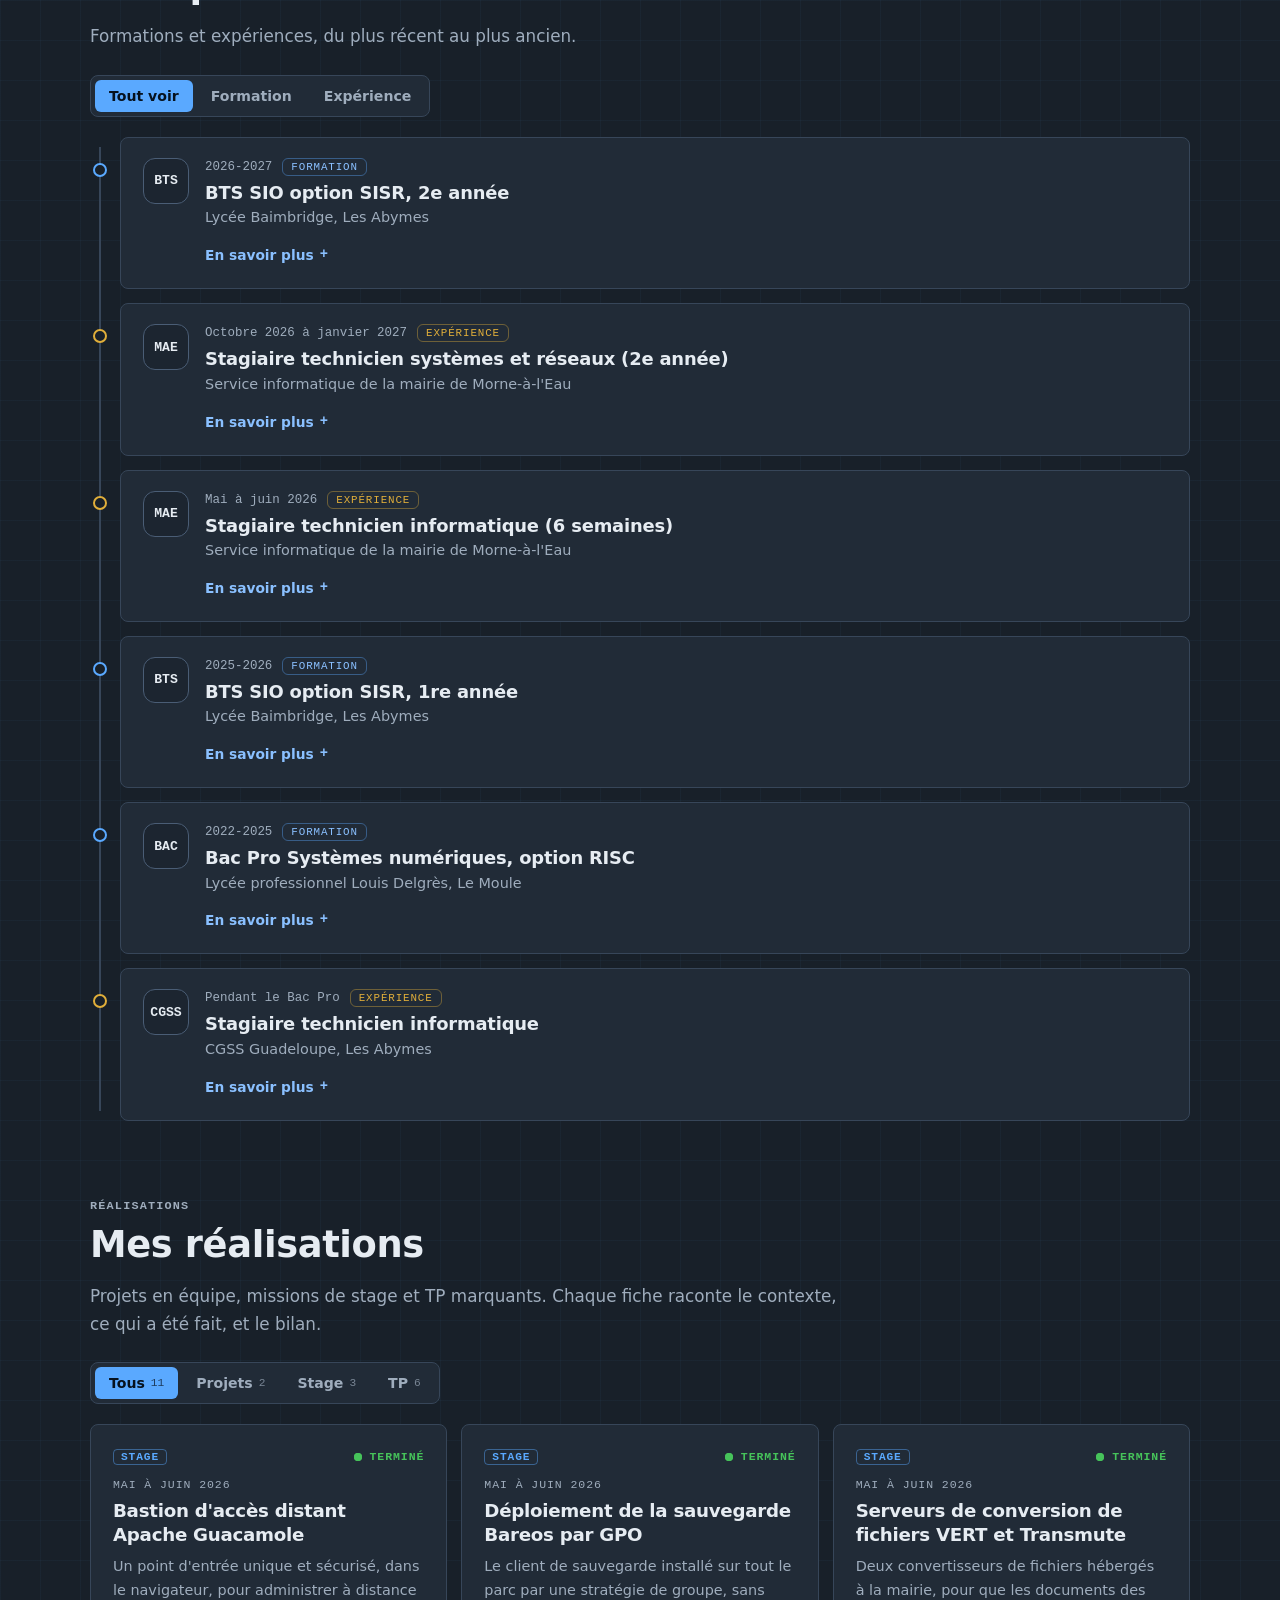
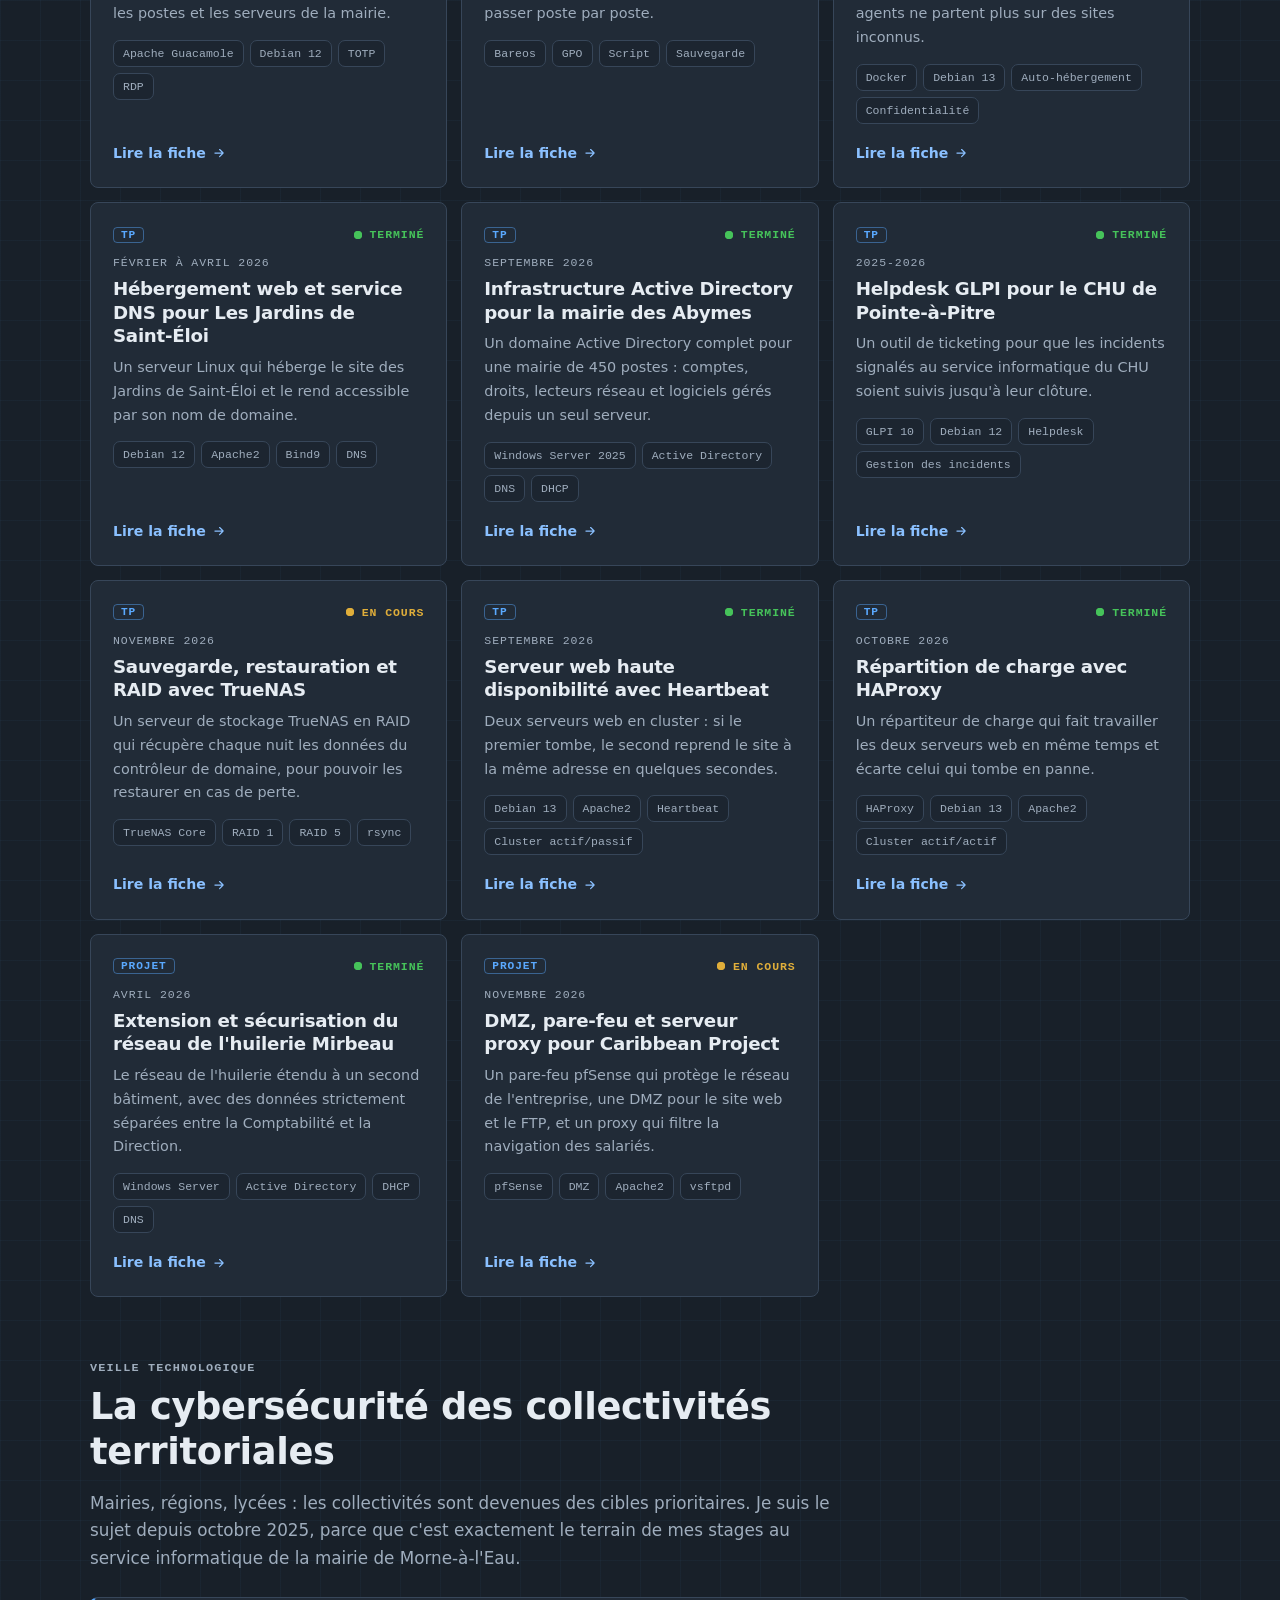
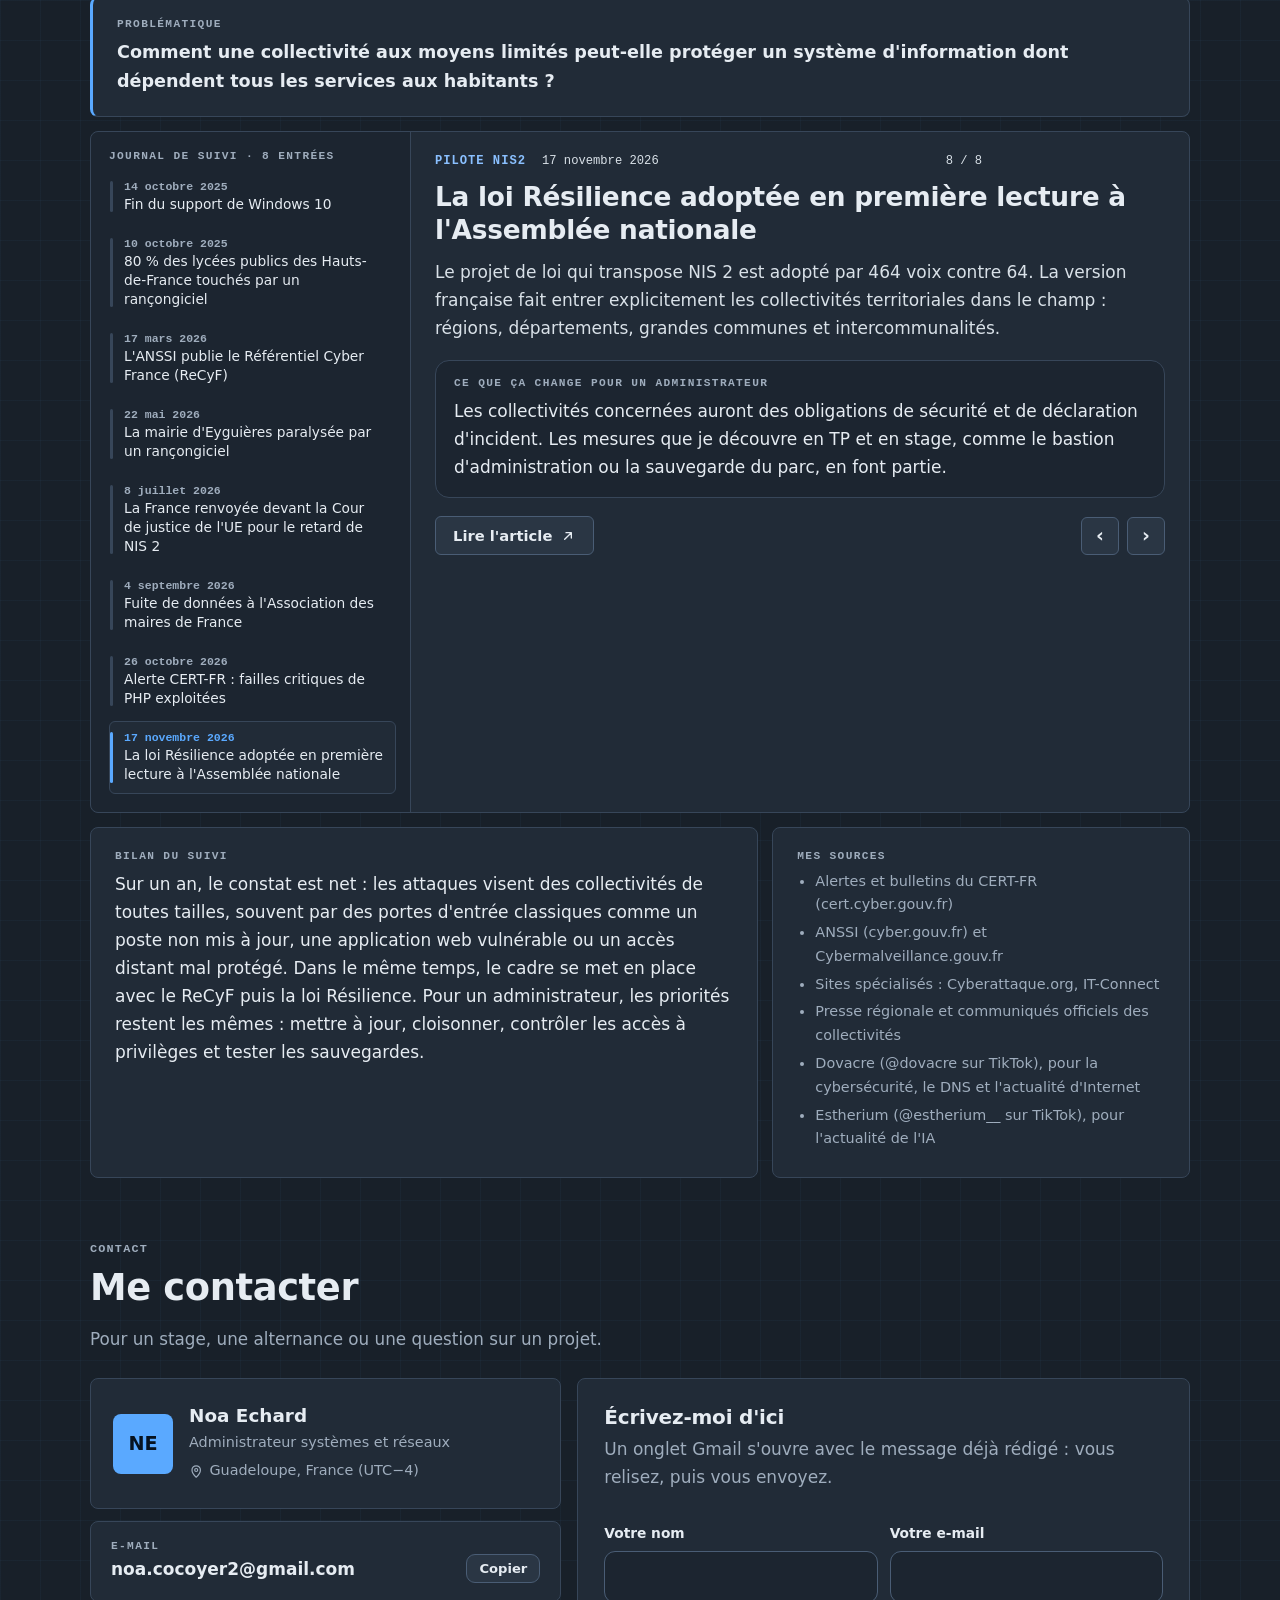
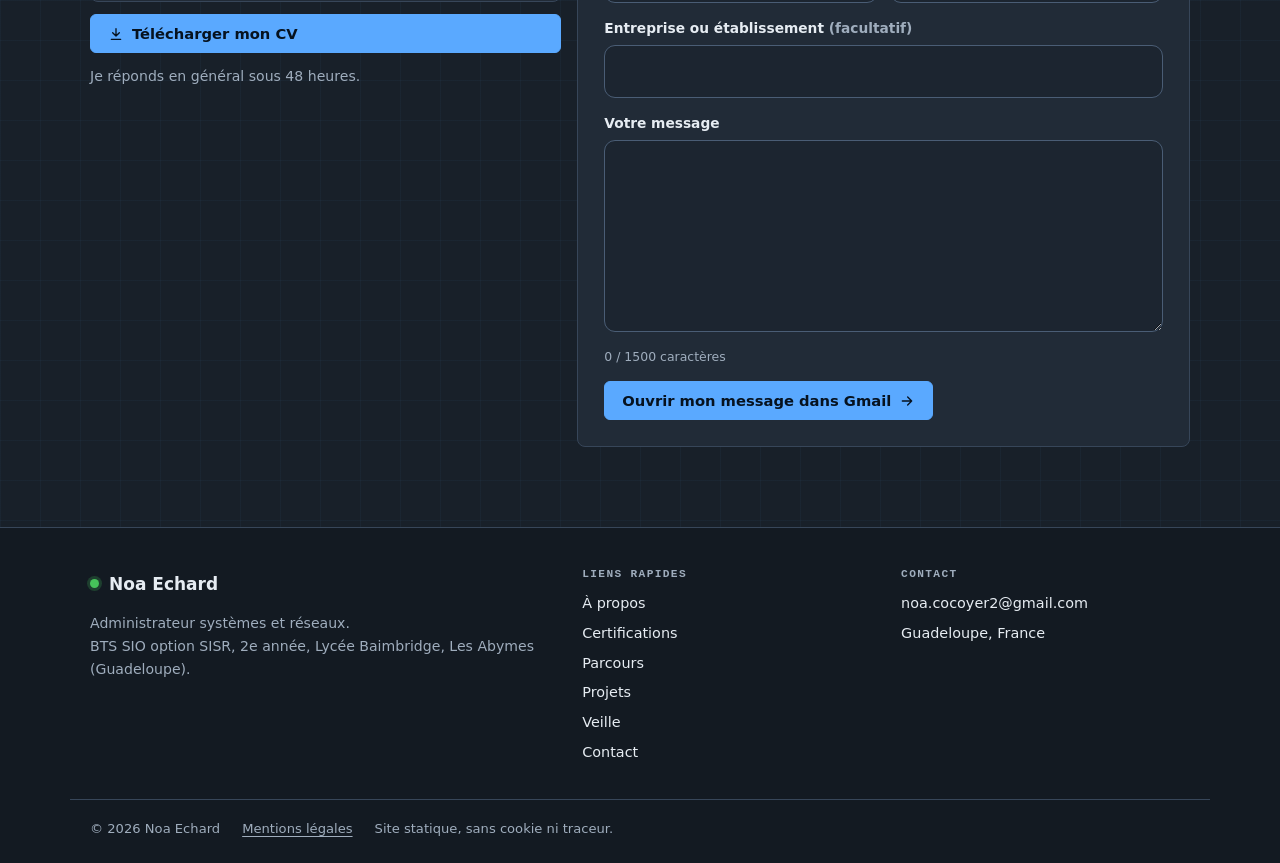
==== commit cb3b2fa7: "Points du fond visibles même avec les animations réduites ; ajout du TP TrueNAS ; projet Proxy mis à" ====
--- a/index.html
+++ b/index.html
@@ -5,7 +5,7 @@
   <meta name="viewport" content="width=device-width, initial-scale=1">
   <meta name="theme-color" content="#182029">
   <link rel="icon" href="favicon.svg" type="image/svg+xml">
-  <link rel="stylesheet" href="assets/css/style.css?v=25">
+  <link rel="stylesheet" href="assets/css/style.css?v=26">
   <script>try{if(localStorage.getItem("theme")==="light")document.documentElement.setAttribute("data-theme","light")}catch(e){}</script>
   <title>Noa Echard — Portfolio BTS SIO SISR, administration systèmes et réseaux</title>
   <meta name="description" content="Noa Echard, étudiant en BTS SIO SISR. Windows Server, Active Directory, Debian, haute disponibilité, bastion Guacamole : projets, TP et stages documentés.">
@@ -17,7 +17,7 @@
 <body data-page="accueil">
   <div id="app"></div>
   <noscript><p style="padding:24px">Ce site utilise JavaScript pour afficher son contenu.</p></noscript>
-  <script src="assets/js/data.js?v=25"></script>
-  <script src="assets/js/app.js?v=25"></script>
+  <script src="assets/js/data.js?v=26"></script>
+  <script src="assets/js/app.js?v=26"></script>
 </body>
 </html>
